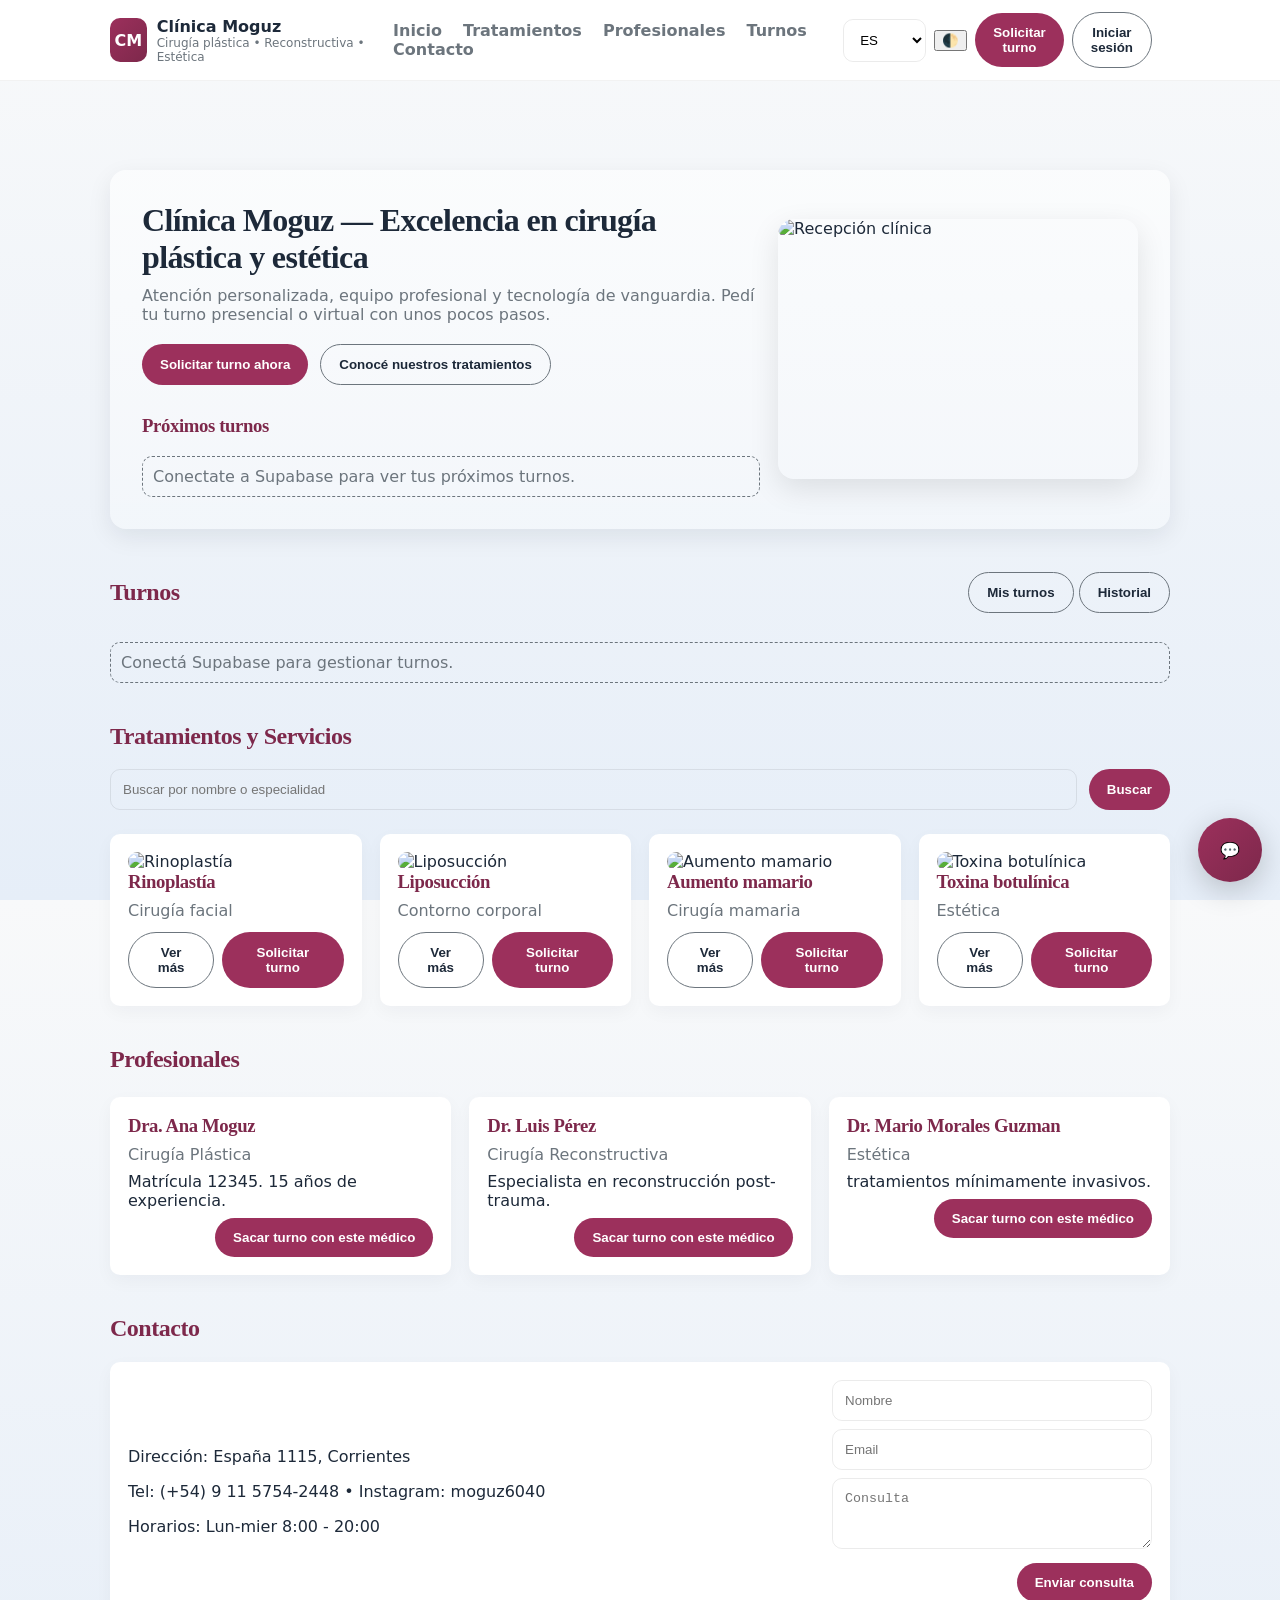
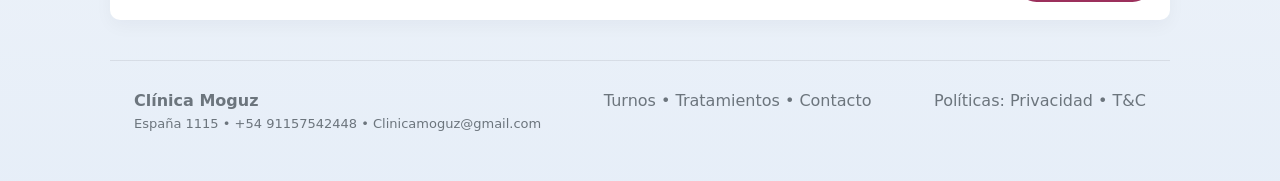
==== index.html @ da42e59f "quiero deployar" ====
<!doctype html>
<html lang="es">
<head>
  <meta charset="utf-8" />
  <meta name="viewport" content="width=device-width,initial-scale=1" />
  <title>Clínica Moguz — Demo Frontend</title>
  <meta name="description" content="Front-end demo para la Clínica Moguz: turnos, tratamientos, profesionales y chatbot (HTML/CSS/JS)." />
  <style>
    /* ---------- Reset & base ---------- */
    :root{
      /* Paleta Premium: Ciruela / Borgoña (Modo Claro) */
      --bg:#f8f9fa; 
      --card:#fff; 
      --text:#1d2939; 
      --muted:#6c757d; 
      --accent:#9c305c; 
      --accent-600:#7d284b; 
      --glass: rgba(255,255,255,0.8);
      
      /* Variables de radio */
      --radius-lg: 16px; 
      --radius-md: 10px;
    }

    /* MODIFICACIÓN CLAVE: Modo Oscuro mejorado */
    [data-theme="dark"]{ 
      --bg:#0b1220; /* Fondo muy oscuro */
      --card:#1e293b; /* Tarjetas ligeramente más claras para contraste */
      --text:#e6eef8; 
      --muted:#94a3b8; 
      --accent:#d977a6; /* Acento más brillante para visibilidad */
      --accent-600:#b95280;
      --glass: rgba(255,255,255,0.08); /* Transparencia para blur oscuro */
      --shadow-color: rgba(0,0,0,0.4); /* Color de sombra para Dark Mode */
      --border-color: rgba(255,255,255,0.15); /* Color de borde sutil */
    }

    *{box-sizing:border-box}
    html,body{height:100%}
    body{
      margin:0;
      font-family:Inter,ui-sans-serif,system-ui,-apple-system,"Segoe UI",Roboto,"Helvetica Neue",Arial;
      color:var(--text);
      /* Fondo dinámico: utiliza un color simple y deja que --bg se encargue */
      background:var(--bg);
      transition: background-color 0.3s;
    }
    body[data-theme="light"] {
        background:linear-gradient(180deg,var(--bg),#e6eef8); /* Degradado solo en modo claro */
    }

    /* Tipografía Estética */
    h1, h2, h3 {
      font-family: Georgia, serif; 
      letter-spacing: -0.02em; 
      color: var(--accent-600); 
    }

    .container{max-width:1100px;margin:0 auto;padding:20px}
    
    /* Header: Ajuste para Dark Mode */
    header{
      position:fixed;left:0;right:0;top:0;z-index:40;
      background:var(--card);
      backdrop-filter:blur(6px);
      /* Borde dinámico */
      border-bottom:1px solid rgba(0,0,0,0.05);
      transition: background-color 0.3s, border-color 0.3s;
    }
    [data-theme="dark"] header {
        border-bottom: 1px solid var(--border-color);
    }
    
    .nav-inner{display:flex;align-items:center;justify-content:space-between;gap:12px;padding:12px 20px}
    .brand{display:flex;align-items:center;gap:10px;text-decoration:none;color:inherit}
    .brand .logo{
      width:44px;height:44px;
      border-radius:var(--radius-md); 
      background:linear-gradient(135deg,var(--accent),var(--accent-600)); 
      display:flex;align-items:center;justify-content:center;color:white;font-weight:700
    }
    nav a{margin:0 8px;text-decoration:none;color:var(--muted);font-weight:600;transition:color 0.2s}
    nav a:hover{color:var(--accent)} 
    .nav-actions{display:flex;align-items:center;gap:8px}
    button{cursor:pointer}

    main{padding-top:20px} 

    /* ---------- Hero: Ajuste de sombras ---------- */
    .hero{
      margin-top: 150px; 
      display:grid;grid-template-columns:1fr;gap:18px;align-items:center;padding:32px;
      border-radius:var(--radius-lg); 
      background:linear-gradient(180deg,rgba(255,255,255,0.6),rgba(255,255,255,0.3));
      box-shadow:0 8px 24px rgba(16,24,40,0.08); /* Sombra modo claro */
      transition: background 0.3s, box-shadow 0.3s;
    }
    [data-theme="dark"] .hero {
      background: linear-gradient(180deg, var(--card), var(--card));
      box-shadow: 0 8px 24px var(--shadow-color); /* Sombra oscura */
    }
    .hero .content{max-width:640px}
    .hero h1{font-size:32px;margin:0 0 10px;color:var(--text)} 
    .hero p{margin:0;color:var(--muted)}
    .hero .cta{margin-top:20px;display:flex;gap:12px} 
    
    /* Estilo de Botones Premium */
    .btn{
      padding:12px 18px; 
      border-radius:999px; 
      border:0;
      font-weight:700;
      transition: all 0.2s ease-in-out; 
    }
    .btn-primary{background:var(--accent);color:white}
    .btn-primary:hover{
      background:var(--accent-600); 
      transform: translateY(-1px); 
      box-shadow: 0 4px 10px rgba(0, 0, 0, 0.15);
    }
    .btn-ghost{background:transparent;border:1px solid var(--muted);color:var(--text)}
    .btn-ghost:hover{
      border-color:var(--accent);
      color:var(--accent);
    }
    
    /* Input/Select/Textarea: Ajuste de bordes en Dark Mode */
    input,select,textarea{
      width:100%;padding:12px;border-radius:var(--radius-md);
      border:1px solid rgba(0,0,0,0.08);
      background:transparent;
      transition:border-color 0.2s, background-color 0.2s;
    }
    [data-theme="dark"] input,
    [data-theme="dark"] select,
    [data-theme="dark"] textarea {
      background: var(--bg);
      border-color: var(--border-color);
      color: var(--text);
    }
    input:focus,select:focus,textarea:focus{border-color:var(--accent)}

    /* Imagen del Hero más suave */
    .hero .media{
      height:220px;
      border-radius:var(--radius-lg);
      overflow:hidden;
      box-shadow: 0 10px 30px rgba(0,0,0,0.1);
    }

    /* ---------- Cards grid: Ajuste de sombras ---------- */
    .grid{display:grid;grid-template-columns:repeat(auto-fit,minmax(220px,1fr));gap:18px;margin-top:24px} 
    .card{
      background:var(--card);
      border-radius:var(--radius-md);padding:18px;
      box-shadow:0 6px 18px rgba(16,24,40,0.04);
      transition:transform 0.2s, background-color 0.3s, box-shadow 0.3s;
    }
    [data-theme="dark"] .card {
      box-shadow:0 6px 18px var(--shadow-color);
    }
    .card:hover{transform:translateY(-2px);box-shadow:0 10px 20px rgba(16,24,40,0.1);} 
    [data-theme="dark"] .card:hover{box-shadow:0 10px 20px var(--shadow-color);}
    .card h3{margin:0 0 8px}
    .treatment-card img{width:100%;height:150px;object-fit:cover;border-radius:var(--radius-md)}

    /* ---------- Turnos modal: Fondo y bordes ---------- */
    .modal-backdrop{position:fixed;inset:0;background:rgba(2,6,23,0.45);display:flex;align-items:center;justify-content:center;z-index:60}
    .modal{width:100%;max-width:760px;background:var(--card);padding:24px;border-radius:var(--radius-lg);box-shadow:0 12px 40px rgba(2,6,23,0.25)} 

    /* ---------- Chatbot bubble ---------- */
    .chat-bubble{position:fixed;right:18px;bottom:18px;width:64px;height:64px;border-radius:999px;background:linear-gradient(135deg,var(--accent),var(--accent-600));
      display:flex;align-items:center;justify-content:center;color:white;box-shadow:0 8px 30px rgba(0,0,0,0.2);cursor:pointer;z-index:80}
    .chat-window{position:fixed;right:18px;bottom:94px;width:340px;background:var(--card);border-radius:var(--radius-lg);padding:18px;box-shadow:0 12px 40px rgba(2,6,23,0.25);z-index:80}
    .chat-window header{display:flex;align-items:center;justify-content:space-between}
    .quick-buttons{display:flex;gap:6px;margin:8px 0}
    .quick-buttons button{flex:1;padding:8px;border-radius:var(--radius-md);border:1px solid rgba(0,0,0,0.06)}
    [data-theme="dark"] .quick-buttons button {
        border-color: var(--border-color);
    }
    .chat-log{max-height:260px;overflow:auto;margin:10px 0;padding:8px;border-radius:var(--radius-md);background:var(--glass)}
    .msg{margin:6px 0;padding:8px;border-radius:var(--radius-md);display:inline-block}
    .msg.user{background:#e6f2ff;color:#072b44}
    [data-theme="dark"] .msg.user {background:#3b82f6;color:white} /* Mensaje de usuario en color de acento azul */
    .msg.bot{background:#f3f4f6;color:#1f2937}
    [data-theme="dark"] .msg.bot {background:var(--bg);color:var(--text)} /* Mensaje de bot en color de fondo */

    /* ---------- Turn table ---------- */
    table{width:100%;border-collapse:collapse}
    th,td{padding:10px;border-bottom:1px solid rgba(0,0,0,0.08);text-align:left}
    [data-theme="dark"] th,
    [data-theme="dark"] td {
        border-bottom: 1px solid var(--border-color);
    }
    .pill{display:inline-block;padding:6px 10px;border-radius:999px;font-weight:700;font-size:12px} 
    .pill.pending{background:#fff4cd;color:#92400e}
    .pill.confirmed{background:#dcfce7;color:#166534}
    .pill.cancel{background:#fee2e2;color:#991b1b}
    
    /* Pilas en modo oscuro */
    [data-theme="dark"] .pill.pending{background:#78350f;color:#fcd34d}
    [data-theme="dark"] .pill.confirmed{background:#065f46;color:#a7f3d0}
    [data-theme="dark"] .pill.cancel{background:#7f1d1d;color:#fecaca}

    /* ---------- Footer ---------- */
    footer{
      margin-top:40px;padding:30px 24px;
      border-top:1px solid rgba(0,0,0,0.08);
      color:var(--muted);
    }
    [data-theme="dark"] footer {
        border-top: 1px solid var(--border-color);
    }

    /* Responsive tweaks */
    @media(min-width:800px){
      .hero{grid-template-columns:1fr 360px}
      .hero .media{height:260px;border-radius:var(--radius-lg);overflow:hidden}
    }
  </style>
  <script src="https://unpkg.com/@supabase/supabase-js"></script>
  <script>
    const SUPABASE_URL = 'https://rfcvgihqcyzvpofgddzh.supabase.co';
    const SUPABASE_KEY = 'eyJhbGciOiJIUzI1NiIsInR5cCI6IkpXVCJ9.eyJpc3MiOiJzdXBhYmFzZSIsInJlZiI6InJmY3ZnaWhxY3l6dnBvZmdkZHpoIiwicm9sZSI6ImFub24iLCJpYXQiOjE3NjI3NTEzODUsImV4cCI6MjA3ODMyNzM4NX0.Cy508tNLMQLUtGupFcrHDTBa1MnfkvMF9Xp0z-3jJgo';
    const supabase = window.supabase ? window.supabase.createClient(SUPABASE_URL, SUPABASE_KEY) : null;
  </script>
</head>
<body data-theme="light">
  <header>
    <div class="nav-inner container">
      <a href="#" class="brand" id="brand-link">
        <div class="logo">CM</div>
        <div>
          <div style="font-weight:800">Clínica Moguz</div>
          <div style="font-size:12px;color:var(--muted)">Cirugía plástica • Reconstructiva • Estética</div>
        </div>
      </a>

      <nav aria-label="Navegación principal">
        <a href="#home">Inicio</a>
        <a href="#tratamientos">Tratamientos</a>
        <a href="#profesionales">Profesionales</a>
        <a href="#turnos">Turnos</a>
        <a href="#contacto">Contacto</a>
        <a href="admin.html" id="admin-link" style="display:none">Panel admin</a>
      </nav>

      <div class="nav-actions">
        <select id="lang-select" aria-label="Seleccionar idioma">
          <option value="es">ES</option>
          <option value="en">EN</option>
        </select>
        <button id="toggle-theme" title="Modo oscuro">🌓</button>
        <button id="open-turn" class="btn btn-primary">Solicitar turno</button>
        <button id="login-btn" class="btn btn-ghost" onclick="openLoginModal()">Iniciar sesión</button>
        <span id="user-status" style="margin-left:10px;color:var(--muted);"></span>
      </div>
    </div>
  </header>

  <main class="container" id="home">
    <section class="hero" role="region" aria-labelledby="hero-title">
      <div class="content">
        <h1 id="hero-title">Clínica Moguz — Excelencia en cirugía plástica y estética</h1>
        <p>Atención personalizada, equipo profesional y tecnología de vanguardia. Pedí tu turno presencial o virtual con unos pocos pasos.</p>
        <div class="cta">
          <button class="btn btn-primary" id="hero-request">Solicitar turno ahora</button>
          <button class="btn btn-ghost" id="hero-treat">Conocé nuestros tratamientos</button>
        </div>

        <div style="margin-top:30px"> 
          <h3>Próximos turnos</h3>
          <div id="next-turns"></div>
        </div>
      </div>

      <div class="media" aria-hidden="true">
        <img src="https://static.vecteezy.com/ti/fotos-gratis/t2/45677420-laser-tratamento-cosmetico-salao-interior-foto.jpg" alt="Recepción clínica" style="width:100%;height:100%;object-fit:cover;border-radius:var(--radius-lg)"/>
      </div>
    </section>

    <section id="turnos" style="margin-top:30px"> 
      <div style="display:flex;justify-content:space-between;align-items:center">
        <h2>Turnos</h2>
        <div>
          <button class="btn btn-ghost" id="my-turns-btn">Mis turnos</button> 
          <button class="btn btn-ghost" id="history-btn">Historial</button> 
        </div>
      </div>

      <div style="margin-top:16px" id="turns-table-area">
        </div>
    </section>

    <section id="tratamientos" style="margin-top:40px"> 
      <h2>Tratamientos y Servicios</h2>
      <div style="margin:12px 0;display:flex;gap:12px"> 
        <input id="t-search" placeholder="Buscar por nombre o especialidad" aria-label="Buscar tratamientos" style="flex:1" /> 
        <button id="t-search-btn" class="btn btn-primary">Buscar</button> 
      </div>

      <div class="grid" id="treatments-grid" aria-live="polite"></div>
    </section>

    <section id="profesionales" style="margin-top:40px"> 
      <h2>Profesionales</h2>
      <div class="grid" id="professionals-grid"></div>
    </section>

    <section id="contacto" style="margin-top:40px"> 
      <h2>Contacto</h2>
      <div class="card" style="display:flex;gap:20px;align-items:center"> 
        <div style="flex:1">
          <p>Dirección: España 1115, Corrientes</p>
          <p>Tel: (+54) 9 11 5754-2448 • Instagram: moguz6040</p>
          <p>Horarios: Lun-mier 8:00 - 20:00</p>
        </div>
        <div style="width:320px"> 
          <form id="contact-form">
            <input name="name" placeholder="Nombre" required style="margin-bottom:8px" />
            <input name="email" placeholder="Email" required style="margin-bottom:8px" />
            <textarea name="msg" rows="3" placeholder="Consulta" required style="width:100%;padding:12px;border-radius:var(--radius-md)"></textarea> 
            <div style="text-align:right;margin-top:10px">
              <button class="btn btn-primary" type="submit">Enviar consulta</button>
            </div>
          </form>
        </div>
      </div>
    </section>

    <footer>
      <div style="display:flex;justify-content:space-between;gap:20px;flex-wrap:wrap"> 
        <div>
          <strong>Clínica Moguz</strong>
          <div style="color:var(--muted);font-size:13px;margin-top:6px">España 1115 • +54 91157542448 • Clinicamoguz@gmail.com</div>
        </div>
        <div style="color:var(--muted)"> Turnos • Tratamientos • Contacto</div>
        <div style="color:var(--muted)">Políticas: Privacidad • T&C</div>
      </div>
    </footer>

  </main>

  <div id="modal-root" aria-live="polite"></div>

  <div id="login-modal-root"></div>

  <div id="chat-root"></div>

  <script>
    /* ---------- Estado local (simulado) ---------- */
    const sampleTreatments = [
      {id:1,name:'Rinoplastía',spec:'Cirugía facial',img:'https://images.unsplash.com/photo-1605902711622-cfb43c44367e?q=80&w=1100&auto=format&fit=crop&ixlib=rb-4.0.3&s=7e9e9c9bfae2'},
      {id:2,name:'Liposucción',spec:'Contorno corporal',img:'https://images.unsplash.com/photo-1556228720-3b9ce3b1d8d2?q=80&w=1100&auto=format&fit=crop&ixlib=rb-4.0.3&s=c4f9a2b1d6a9'},
      {id:3,name:'Aumento mamario',spec:'Cirugía mamaria',img:'https://images.unsplash.com/photo-1597764696389-2d98a6a2b7f9?q=80&w=1100&auto=format&fit=crop&ixlib=rb-4.0.3&s=8d8b5b4a9d6b'},
      {id:4,name:'Toxina botulínica',spec:'Estética',img:'https://images.unsplash.com/photo-1600195077073-7f2d3b47f8d6?q=80&w=1100&auto=format&fit=crop&ixlib=rb-4.0.3&s=2b3e6a9f9aef'}
    ];
    let masterTreatments = [...sampleTreatments];
    let currentTreatments = [...sampleTreatments];

    const sampleProfessionals = [
      {id:1,name:'Dra. Ana Moguz',spec:'Cirugía Plástica',bio:'Matrícula 12345. 15 años de experiencia.'},
      {id:2,name:'Dr. Luis Pérez',spec:'Cirugía Reconstructiva',bio:'Especialista en reconstrucción post-trauma.'},
      {id:3,name:'Dr. Mario Morales Guzman',spec:'Estética',bio:'tratamientos mínimamente invasivos.'}
    ];
    let masterProfessionals = [...sampleProfessionals];
    let currentProfessionals = [...sampleProfessionals];

    const FALLBACK_TREATMENT_IMG = 'https://images.unsplash.com/photo-1506126613408-eca07ce68773?q=80&w=1200&auto=format&fit=crop&ixlib=rb-4.0.3';

    let turnsCache = [];
    let currentSession = null;
    let currentProfile = null;

    /* ---------- Render inicial ---------- */
    const treatmentsGrid = document.getElementById('treatments-grid');
    const profGrid = document.getElementById('professionals-grid');
    const nextTurnsDiv = document.getElementById('next-turns');
    const adminLink = document.getElementById('admin-link');

    function renderTreatments(list = currentTreatments, { emptyMessage } = {}){
      const data = Array.isArray(list) ? list : [];
      if(data.length === 0){
        treatmentsGrid.innerHTML = `<div class="card" style="color:var(--muted);padding:18px;text-align:center">${emptyMessage || 'No hay tratamientos disponibles por el momento.'}</div>`;
        return;
      }

      currentTreatments = data;
      treatmentsGrid.innerHTML = '';
      data.forEach(t=>{
        const id = typeof t.id !== 'undefined' ? t.id : (t.name || '');
        const safeId = JSON.stringify(id);
        const name = t.name || 'Tratamiento';
        const specialty = t.spec || t.specialty || 'Especialidad a confirmar';
        const image = t.img || t.image_url || t.image || FALLBACK_TREATMENT_IMG;

        const el = document.createElement('div');
        el.className='card treatment-card';
        el.innerHTML = `<img src="${image}" alt="${name}" /><h3>${name}</h3><div style="color:var(--muted)">${specialty}</div><div style="margin-top:12px;display:flex;gap:8px"><button class='btn btn-ghost' onclick='viewTreatment(${safeId})'>Ver más</button><button class='btn btn-primary' onclick='requestTurnForTreat(${safeId})'>Solicitar turno</button></div>`;
        treatmentsGrid.appendChild(el);
      });
    }

    function renderProfessionals(list = masterProfessionals, { emptyMessage } = {}){
      const data = Array.isArray(list) ? list : [];
      if(data.length === 0){
        profGrid.innerHTML = `<div class="card" style="color:var(--muted);padding:18px;text-align:center">${emptyMessage || 'No hay profesionales publicados por el momento.'}</div>`;
        return;
      }

      currentProfessionals = data;
      profGrid.innerHTML='';
      data.forEach(p=>{
        const name = p.name || 'Profesional';
        const specialty = p.spec || p.specialty || 'Especialidad';
        const bio = p.bio || p.description || 'Consultá para más información.';
        const identifier = typeof p.id !== 'undefined' ? p.id : name;
        const safeIdentifier = JSON.stringify(identifier);
        const actionButton = (identifier !== null && identifier !== undefined && String(identifier).length)
          ? `<button class='btn btn-primary' onclick='openTurnWithPro(${safeIdentifier})'>Sacar turno con este médico</button>`
          : `<button class='btn btn-primary' disabled style="opacity:0.6;cursor:not-allowed">Contactar</button>`;

        const el = document.createElement('div');
        el.className='card';
        el.innerHTML = `<h3>${name}</h3><div style="color:var(--muted)">${specialty}</div><p style="margin:8px 0">${bio}</p><div style="text-align:right">${actionButton}</div>`;
        profGrid.appendChild(el);
      })
    }

    function normalizeId(value){
      return value !== null && value !== undefined ? String(value) : '';
    }

    function findTreatment(identifier){
      const id = normalizeId(identifier);
      const name = typeof identifier === 'string' ? identifier : null;
      return currentTreatments.find(t=>normalizeId(t.id) === id) ||
             masterTreatments.find(t=>normalizeId(t.id) === id) ||
             sampleTreatments.find(t=>normalizeId(t.id) === id) ||
             (name ? masterTreatments.find(t=>(t.name || '') === name) : undefined) ||
             (name ? sampleTreatments.find(t=>(t.name || '') === name) : undefined);
    }

    function findProfessional(identifier){
      const id = normalizeId(identifier);
      const name = typeof identifier === 'string' ? identifier : null;
      return currentProfessionals.find(p=>normalizeId(p.id) === id) ||
             masterProfessionals.find(p=>normalizeId(p.id) === id) ||
             sampleProfessionals.find(p=>normalizeId(p.id) === id) ||
             (name ? masterProfessionals.find(p=>(p.name || '') === name) : undefined) ||
             (name ? sampleProfessionals.find(p=>(p.name || '') === name) : undefined);
    }

    function updateRoleUI(){
      if(adminLink){
        adminLink.style.display = (currentProfile && currentProfile.role === 'admin') ? '' : 'none';
      }
    }

    async function loadClientTurns({ force = false } = {}){
      if(!supabase || !currentSession){
        turnsCache = [];
        return turnsCache;
      }
      if(!force && turnsCache.length){
        return turnsCache;
      }
      try{
        const { data, error } = await supabase
          .from('turns')
          .select('*')
          .eq('user_id', currentSession.user.id)
          .order('date', { ascending: true })
          .order('time', { ascending: true });
        if(error) throw error;
        turnsCache = data || [];
      }catch(err){
        console.error('Error obteniendo turnos del cliente:', err);
        turnsCache = [];
      }
      return turnsCache;
    }

    async function renderNextTurns({ force = false } = {}){
      if(!supabase){
        nextTurnsDiv.innerHTML = '<div style="color:var(--muted);padding:10px;border:1px dashed var(--muted);border-radius:var(--radius-md);margin-top:10px">Conectate a Supabase para ver tus próximos turnos.</div>';
        return;
      }
      if(!currentSession){
        nextTurnsDiv.innerHTML = '<div style="color:var(--muted);padding:10px;border:1px dashed var(--muted);border-radius:var(--radius-md);margin-top:10px">Iniciá sesión para ver tus próximos turnos.</div>';
        return;
      }
      const list = (await loadClientTurns({ force })).filter(x=>x.status !== 'cancelado').slice(0,3);
      if(list.length===0){
        nextTurnsDiv.innerHTML = '<div style="color:var(--muted);padding:10px;border:1px dashed var(--muted);border-radius:var(--radius-md);margin-top:10px">No hay turnos próximos</div>';
        return;
      }
      nextTurnsDiv.innerHTML = list.map(x=>`<div class="card" style="margin-bottom:10px"><strong>${x.specialty} — ${x.professional||'Sin asignar'}</strong><div style="color:var(--muted)">${x.date} ${x.time} • ${x.type}</div></div>`).join('');
    }

    renderTreatments(masterTreatments);
    renderProfessionals(masterProfessionals);
    renderNextTurns();

    /* ---------- Buscador ---------- */
    const treatmentSearchInput = document.getElementById('t-search');
    const treatmentSearchBtn = document.getElementById('t-search-btn');

    function handleTreatmentSearch(){
      const query = (treatmentSearchInput.value || '').trim().toLowerCase();
      const source = (masterTreatments && masterTreatments.length) ? masterTreatments : sampleTreatments;
      if(!query){
        renderTreatments(source);
        return;
      }

      const matches = source.filter(t=>{
        const name = (t.name || '').toLowerCase();
        const specialty = (t.spec || t.specialty || '').toLowerCase();
        return name.includes(query) || specialty.includes(query);
      });

      renderTreatments(matches, { emptyMessage: 'No se encontraron tratamientos que coincidan con la búsqueda.' });
    }

    treatmentSearchBtn.addEventListener('click', handleTreatmentSearch);
    treatmentSearchInput.addEventListener('keydown', (event)=>{
      if(event.key === 'Enter'){
        event.preventDefault();
        handleTreatmentSearch();
      }
    });

    /* ---------- Turnos modal logic ---------- */
    const modalRoot = document.getElementById('modal-root');

    function openTurnModal(opts={}){
      if (!supabase) {
        alert('Necesitás la base de datos activa para gestionar turnos.');
        return;
      }
      if (!currentSession) {
        alert('Iniciá sesión para solicitar turnos.');
        if (typeof openLoginModal === 'function') openLoginModal();
        return;
      }
      // opts puede incluir specialty, professional, type, date, time, patient, onSubmit
      modalRoot.innerHTML = `
        <div class="modal-backdrop" role="dialog" aria-modal="true">
          <div class="modal">
            <div style="display:flex;justify-content:space-between;align-items:center">
              <h3>Solicitar turno</h3>
              <button aria-label="Cerrar" id="close-modal" class="btn btn-ghost" style="border-radius:50%;padding:6px 10px">✕</button>
            </div>
            <form id="turn-form" style="margin-top:20px">
              <div class="form-row">
                <select name="type" required>
                  <option value="Presencial">Presencial</option>
                  <option value="Virtual">Virtual</option>
                </select>
                <select name="specialty" required>
                  <option value="Cirugía Plástica">Cirugía Plástica</option>
                  <option value="Cirugía Reconstructiva">Cirugía Reconstructiva</option>
                  <option value="Estética">Estética</option>
                </select>
              </div>

              <div class="form-row">
                <select name="professional" id="professional-select">
                  <option value="">-- Profesional (opcional) --</option>
                </select>
                <input type="date" name="date" required />
              </div>

              <div class="form-row">
                <input type="time" name="time" required />
                <input type="text" name="patient" placeholder="Nombre del paciente" required />
              </div>

              <div style="display:flex;justify-content:space-between;align-items:center;margin-top:15px">
                <small style="color:var(--muted)">Podés reprogramar o cancelar desde "Mis turnos"</small>
                <div>
                  <button type="button" id="cancel-modal" class="btn btn-ghost">Cancelar</button>
                  <button type="submit" class="btn btn-primary" style="margin-left:10px">Confirmar turno</button>
                </div>
              </div>
            </form>
          </div>
        </div>
      `;

      // fill professional select
      const proSel = document.getElementById('professional-select');
      const professionalsSource = (masterProfessionals && masterProfessionals.length) ? masterProfessionals : sampleProfessionals;
      proSel.innerHTML = '<option value="">-- Profesional (opcional) --</option>' + professionalsSource.map(p=>{
        const name = p.name || 'Profesional';
        const specialty = p.spec || p.specialty || 'Especialidad';
        return `<option value="${name}">${name} — ${specialty}</option>`;
      }).join('');

      const form = document.getElementById('turn-form');
      const specialtySelect = form.querySelector('select[name="specialty"]');

      if(opts.specialty){
        const exists = Array.from(specialtySelect.options).some(option=>option.value === opts.specialty);
        if(!exists){
          const customOption = document.createElement('option');
          customOption.value = opts.specialty;
          customOption.textContent = opts.specialty;
          specialtySelect.appendChild(customOption);
        }
        specialtySelect.value = opts.specialty;
      }
      if(opts.type){ form.type.value = opts.type; }
      if(opts.professional){ proSel.value = opts.professional; }
      if(opts.date){ form.date.value = opts.date; }
      if(opts.time){ form.time.value = opts.time; }
      if(opts.patient){ form.patient.value = opts.patient; }

      const submitHandler = typeof opts.onSubmit === 'function'
        ? (event)=>opts.onSubmit(event, closeModal)
        : onConfirmTurn;

      document.getElementById('close-modal').addEventListener('click', closeModal);
      document.getElementById('cancel-modal').addEventListener('click', closeModal);
      form.addEventListener('submit', submitHandler);
    }

    function closeModal(){ modalRoot.innerHTML = '' }

    async function onConfirmTurn(e) {
        e.preventDefault();
        if (!supabase) {
            alert('No es posible solicitar turnos sin conexión a la base de datos.');
            return;
        }
        if (!currentSession) {
            alert('Iniciá sesión para solicitar un turno.');
            if (typeof openLoginModal === 'function') openLoginModal();
            return;
        }
        const f = e.target;

        const turnRecord = {
            type: f.type.value,
            specialty: f.specialty.value,
            professional: f.professional.value || null,
            date: f.date.value,
            time: f.time.value,
            patient: f.patient.value,
            status: 'pendiente',
            user_id: currentSession.user.id
        };

        const { error } = await saveTurnDB(turnRecord);
        if (error) {
            console.error('❌ Error guardando en Supabase:', error);
            alert('Error al guardar el turno en la base de datos. Detalles: ' + (error.message || error));
            return;
        }

        closeModal();
        await renderTurnsTable({ force: true });
        await renderNextTurns({ force: true });
        alert('Turno solicitado con éxito');
    }


    document.getElementById('open-turn').addEventListener('click', ()=>openTurnModal());
    document.getElementById('hero-request').addEventListener('click', ()=>openTurnModal());
    const heroTreatBtn = document.getElementById('hero-treat');
    if(heroTreatBtn){
      heroTreatBtn.addEventListener('click', ()=>{
        const target = document.getElementById('tratamientos');
        if(target){
          target.scrollIntoView({behavior:'smooth'});
        }
      });
    }

    function requestTurnForTreat(identifier){
      const treatment = findTreatment(identifier);
      if(!treatment){
        console.warn('Tratamiento no encontrado para la solicitud de turno.', identifier);
        openTurnModal();
        return;
      }
      const specialty = treatment.spec || treatment.specialty;
      openTurnModal({specialty});
    }

    function openTurnWithPro(identifier){
      const professional = findProfessional(identifier);
      if(!professional){
        console.warn('Profesional no encontrado.', identifier);
        openTurnModal();
        return;
      }
      const specialty = professional.spec || professional.specialty;
      openTurnModal({professional: professional.name, specialty});
    }

    function viewTreatment(identifier){
      const treatment = findTreatment(identifier);
      if(!treatment){
        alert('No se encontró información del tratamiento seleccionado.');
        return;
      }
      const name = treatment.name || 'Tratamiento';
      const specialty = treatment.spec || treatment.specialty || 'Especialidad a confirmar';
      const duration = treatment.duration || 'Duración estimada a evaluar con el profesional.';
      const info = treatment.description || 'Solicitá una evaluación para conocer más detalles.';
      alert(`${name}\n\nEspecialidad: ${specialty}\n${duration}\n\n${info}`);
    }

    /* ---------- Mis turnos / Tabla ---------- */
    async function renderTurnsTable({ force = false } = {}){
      const area = document.getElementById('turns-table-area');
      if(!supabase){
        area.innerHTML = '<div style="color:var(--muted);padding:10px;border:1px dashed var(--muted);border-radius:var(--radius-md)">Conectá Supabase para gestionar turnos.</div>';
        return;
      }
      if(!currentSession){
        area.innerHTML = '<div style="color:var(--muted);padding:10px;border:1px dashed var(--muted);border-radius:var(--radius-md)">Iniciá sesión para ver y administrar tus turnos.</div>';
        return;
      }
      const arr = await loadClientTurns({ force });
      if(arr.length===0){
        area.innerHTML = '<div style="color:var(--muted);padding:10px;border:1px dashed var(--muted);border-radius:var(--radius-md)">No registrás turnos aún.</div>';
        return;
      }
      let html = '<table><thead><tr><th>Fecha</th><th>Hora</th><th>Médico</th><th>Tipo</th><th>Estado</th><th>Acciones</th></tr></thead><tbody>';
      arr.forEach(t=>{
        const turnId = JSON.stringify(t.id);
        html += `<tr><td>${t.date}</td><td>${t.time}</td><td>${t.professional||'-'}</td><td>${t.type}</td><td>${statusPill(t.status)}</td><td><button class='btn btn-ghost' style='padding:6px' onclick="reprogram(${turnId})">Reprogramar</button> <button class='btn btn-ghost' style='padding:6px' onclick="cancelTurn(${turnId})">Cancelar</button> <button class='btn btn-ghost' style='padding:6px' onclick="viewDetails(${turnId})">Ver</button></td></tr>`;
      });
      html += '</tbody></table>';
      area.innerHTML = html;
    }

    function statusPill(s){
      if(s==='pendiente') return '<span class="pill pending">Pendiente</span>';
      if(s==='confirmado') return '<span class="pill confirmed">Confirmado</span>';
      return '<span class="pill cancel">Cancelado</span>';
    }

    async function reprogram(identifier){
      if(!supabase || !currentSession){
        alert('Iniciá sesión y asegurate de tener conexión con la base de datos.');
        return;
      }
      await loadClientTurns();
      const turn = turnsCache.find(x=>normalizeId(x.id) === normalizeId(identifier));
      if(!turn){
        alert('No encontramos ese turno.');
        return;
      }

      openTurnModal({
        type: turn.type,
        specialty: turn.specialty,
        professional: turn.professional || '',
        date: turn.date,
        time: turn.time,
        patient: turn.patient,
        onSubmit: async (event)=>{
          event.preventDefault();
          const form = event.target;
          const updatePayload = {
            type: form.type.value,
            specialty: form.specialty.value,
            professional: form.professional.value || null,
            date: form.date.value,
            time: form.time.value,
            patient: form.patient.value
          };
          const { error } = await supabase
            .from('turns')
            .update(updatePayload)
            .eq('id', turn.id)
            .eq('user_id', currentSession.user.id);
          if(error){
            console.error('Error reprogramando:', error);
            alert('No pudimos reprogramar el turno. Detalle: ' + (error.message || error));
            return;
          }
          closeModal();
          await renderTurnsTable({ force: true });
          await renderNextTurns({ force: true });
          alert('Turno reprogramado');
        }
      });
    }

    async function cancelTurn(identifier){
      if(!confirm('Confirmar cancelación?')) return;
      if(!supabase || !currentSession){
        alert('Iniciá sesión y asegurate de tener conexión con la base de datos.');
        return;
      }
      const { error } = await supabase
        .from('turns')
        .update({ status: 'cancelado' })
        .eq('id', normalizeId(identifier))
        .eq('user_id', currentSession.user.id);
      if(error){
        console.error('Error cancelando turno:', error);
        alert('No pudimos cancelar el turno. Detalle: ' + (error.message || error));
        return;
      }
      await renderTurnsTable({ force: true });
      await renderNextTurns({ force: true });
    }

    async function viewDetails(identifier){
      await loadClientTurns();
      const turn = turnsCache.find(x=>normalizeId(x.id) === normalizeId(identifier));
      if(!turn){
        alert('No se encontró el detalle del turno.');
        return;
      }
      alert(JSON.stringify(turn,null,2));
    }

    document.getElementById('my-turns-btn').addEventListener('click', async ()=>{
      await renderTurnsTable({ force: true });
      window.scrollTo({top:document.getElementById('turnos').offsetTop-80,behavior:'smooth'});
    });
    document.getElementById('history-btn').addEventListener('click', async ()=>{
      if(!currentSession){
        alert('Iniciá sesión para consultar tu historial.');
        return;
      }
      const arr = await loadClientTurns({ force: true });
      const hist = arr.map(x=>`${x.date} ${x.time} — ${x.specialty} — ${x.status}`).join('\n');
      alert('Historial:\n\n'+(hist||'No hay historial'));
    });

    /* ---------- Chatbot (simple) ---------- */
    const chatRoot = document.getElementById('chat-root');
    function renderChat(open=false){
      chatRoot.innerHTML = open ? `
        <div class="chat-window" role="dialog" aria-label="Asistente de Clínica Moguz">
          <header><strong>Asistente Clínica Moguz</strong><button id="close-chat" class='btn btn-ghost' style='padding:6px 10px;border-radius:50%'>✕</button></header>
          <div class="chat-log" id="chat-log"><div class="msg bot">Hola 👋 Soy el asistente virtual de Clínica Moguz. ¿En qué puedo ayudarte?</div></div>
          <div class="quick-buttons"><button class='btn btn-ghost' onclick="chatQuick('Consultar turnos')">Consultar turnos</button><button class='btn btn-ghost' onclick="chatQuick('Ver tratamientos')">Ver tratamientos</button><button class='btn btn-ghost' onclick="chatQuick('Horarios y contacto')">Horarios y contacto</button></div>
          <form id="chat-form"><input name="q" placeholder="Escribí tu consulta" style="width:100%;padding:10px;border-radius:var(--radius-md);border:1px solid rgba(0,0,0,0.06)" /></form>
        </div>
      ` : `<div class="chat-bubble" id="open-chat" aria-label="Abrir chat">💬</div>`;
      if(open) document.getElementById('close-chat').addEventListener('click', ()=>renderChat(false)); else document.getElementById('open-chat').addEventListener('click', ()=>renderChat(true));
      const cf = document.getElementById('chat-form'); if(cf){ cf.addEventListener('submit', (e)=>{ e.preventDefault(); const q = cf.q.value.trim(); if(!q) return; pushUserMsg(q); cf.q.value=''; setTimeout(()=>botReply(q),600) }) }
    }
    function pushUserMsg(t){ const log = document.getElementById('chat-log'); if(!log) return; const el = document.createElement('div'); el.className='msg user'; el.textContent = t; log.appendChild(el); log.scrollTop = log.scrollHeight; }
    function pushBotMsg(t){ const log = document.getElementById('chat-log'); if(!log) return; const el = document.createElement('div'); el.className='msg bot'; el.textContent = t; log.appendChild(el); log.scrollTop = log.scrollHeight; }
    async function botReply(q){ // reglas simples
      const lower = q.toLowerCase();
      if(/turnos|turno|cita/.test(lower)){
        if(!currentSession){
          pushBotMsg('Iniciá sesión para solicitar y revisar tus turnos.');
          return;
        }
        const arr = await loadClientTurns();
        pushBotMsg(arr.length?`Tenés ${arr.length} turno(s) registrado(s). Pulsá "Mis turnos" para gestionarlos.`:'Todavía no registrás turnos. Podés solicitar uno con "Solicitar turno".');
        return;
      }
      if(/tratamiento|estética|rinoplast|lipo/.test(lower)){ pushBotMsg('Podés ver la lista de tratamientos en la sección "Tratamientos". ¿Querés que te muestre los destacados?'); return }
      if(/horario|contacto|tel|telefono/.test(lower)){ pushBotMsg('Horarios: Lun-Vie 9:00-18:00. Tel: (+54) 9 11 1234 5678. Email: contacto@clinicamoguz.com'); return }
      pushBotMsg('Lo siento, no entendí. ¿Querés que derive tu consulta a un asistente?')
    }
    function chatQuick(q){ pushUserMsg(q); setTimeout(()=>botReply(q),200) }
    renderChat(false);
    window.chatQuick = chatQuick;
    window.requestTurnForTreat = requestTurnForTreat;
    window.openTurnWithPro = openTurnWithPro;
    window.viewTreatment = viewTreatment;

    /* ---------- Theme / Language / Contact ---------- */
    document.getElementById('toggle-theme').addEventListener('click', ()=>{
      document.body.dataset.theme = document.body.dataset.theme === 'dark' ? 'light' : 'dark';
    })
    document.getElementById('lang-select').addEventListener('change', (e)=>{ if(e.target.value==='en') alert('Demo: en-ES not fully translated.'); })

    document.getElementById('contact-form').addEventListener('submit',(e)=>{ e.preventDefault(); alert('Consulta enviada. Nos contactaremos por correo.'); e.target.reset(); })

    // Accessibility: brand click scroll to top
    document.getElementById('brand-link').addEventListener('click',(e)=>{ e.preventDefault(); window.scrollTo({top:0,behavior:'smooth'}) })

    // render turns table if any exist on load
    renderTurnsTable();

    /* ---------- Login modal (Supabase Ready) ---------- */
    const loginModalRoot = document.getElementById('login-modal-root');
    const loginBtn = document.getElementById('login-btn');
    const userStatus = document.getElementById('user-status');


    // >>>>>>> FUNCIÓN openLoginModal RESTAURADA Y CORREGIDA <<<<<<<
    function openLoginModal() {
        loginModalRoot.innerHTML = `
            <div class="modal-backdrop" role="dialog" aria-modal="true">
                <div class="modal" style="max-width:400px;padding:24px">
                    <div style="display:flex;justify-content:space-between;align-items:center">
                        <h3>Iniciar sesión</h3>
                        <button aria-label="Cerrar" id="close-login-modal" class='btn btn-ghost' style="border-radius:50%;padding:6px 10px">✕</button>
                    </div>
                    <form id="login-form" style="margin-top:20px">
                        <div class="form-row">
                            <input type="email" name="email" placeholder="Correo electrónico" required />
                        </div>
                        <div style="color:var(--muted);font-size:12px;margin-bottom:15px">
                            Te enviaremos un enlace mágico a este correo para iniciar sesión al instante.
                        </div>
                        <div style="display:flex;justify-content:flex-end;align-items:center;margin-top:15px">
                            <button type="button" id="cancel-login-modal" class="btn btn-ghost">Cancelar</button>
                            <button type="submit" class="btn btn-primary" style="margin-left:10px">Enviar enlace</button>
                        </div>
                    </form>
                </div>
            </div>
        `;
        document.getElementById('close-login-modal').onclick = closeLoginModal;
        document.getElementById('cancel-login-modal').onclick = closeLoginModal;
        
        document.getElementById('login-form').onsubmit = async function(e) {
            e.preventDefault();
            const email = e.target.email.value.trim();
            if (!email) return alert('Ingrese un correo electrónico');

            if (!supabase) {
                alert('La autenticación no está disponible en este entorno. Contactanos para gestionar tu acceso.');
                return;
            }

            const { error } = await supabase.auth.signInWithOtp({ email });

            if (error) {
                console.error('Error enviando Magic Link:', error);
                alert('Error al enviar el enlace. Verifique su correo o la configuración de Supabase.');
            } else {
                alert(`✅ Enlace mágico enviado a ${email}. Revise su bandeja de entrada (y Spam).`);
                closeLoginModal();
            }
        };
    }
    
    function closeLoginModal() {
        loginModalRoot.innerHTML = '';
    }
    
    // --- LÓGICA DE ESTADO DE SESIÓN DE SUPABASE ---

    async function ensureProfile(session){
        if (!supabase || !session?.user) return null;
        try{
            const { data, error } = await supabase
              .from('profiles')
              .select('id, full_name, role')
              .eq('id', session.user.id)
              .maybeSingle();
            if (error) throw error;
            if (data) return data;

            const defaultName = session.user.user_metadata?.full_name || (session.user.email ? session.user.email.split('@')[0] : 'Usuario');
            const { data: inserted, error: insertError } = await supabase
              .from('profiles')
              .insert({ id: session.user.id, full_name: defaultName, role: 'client' })
              .select('id, full_name, role')
              .maybeSingle();
            if (insertError) throw insertError;
            return inserted || { id: session.user.id, full_name: defaultName, role: 'client' };
        }catch(err){
            console.error('Error asegurando perfil:', err);
            return null;
        }
    }

    async function renderAuthStatus() {
        if (!supabase) {
            currentSession = null;
            currentProfile = null;
            userStatus.textContent = '';
            loginBtn.style.display = '';
            updateRoleUI();
            return;
        }

        try {
            const { data, error } = await supabase.auth.getSession();
            if (error) throw error;
            const session = data?.session;
            currentSession = session || null;

            if (session) {
                currentProfile = await ensureProfile(session);
                const displayName =
                  currentProfile?.full_name ||
                  session.user?.user_metadata?.full_name ||
                  (session.user?.email ? session.user.email.split('@')[0] : 'Usuario');
                
                userStatus.innerHTML = `Bienvenido, <strong>${displayName}</strong> <button id='logout-btn' style='margin-left:8px' class='btn btn-ghost'>Cerrar sesión</button>`;
                loginBtn.style.display = 'none';

                document.getElementById('logout-btn').onclick = async () => {
                    await supabase.auth.signOut();
                };
            } else {
                currentProfile = null;
                userStatus.textContent = '';
                loginBtn.style.display = '';
            }
        } catch (err) {
            console.error('Error obteniendo sesión de Supabase:', err);
            currentSession = null;
            currentProfile = null;
            userStatus.textContent = '';
            loginBtn.style.display = '';
        } finally {
            updateRoleUI();
            closeLoginModal();
            await renderTurnsTable({ force: true });
            await renderNextTurns({ force: true });
        }
    }

    if (supabase) {
        // 2. Escucha CUALQUIER cambio de estado (incluyendo el retorno del Magic Link)
        supabase.auth.onAuthStateChange((event) => {
            if (event === 'SIGNED_IN' || event === 'SIGNED_OUT' || event === 'INITIAL_SESSION') {
                renderAuthStatus();
            }
        });

        // 3. Llama a la función al inicio para procesar tokens en la URL
        renderAuthStatus();
    } else {
        console.warn('Supabase no está disponible para autenticación. Se utilizará modo local.');
    }

    // ---------- Funciones de datos (Supabase) ----------
    async function fetchTreatments() {
        if (!supabase) return [];
        try {
            const { data, error } = await supabase.from('treatments').select('*');
            if (error) throw error;
            return data || [];
        } catch (err) {
            console.error('Error cargando tratamientos:', err);
            return [];
        }
    }

    async function fetchProfessionals() {
        if (!supabase) return [];
        try {
            const { data, error } = await supabase.from('professionals').select('*');
            if (error) throw error;
            return data || [];
        } catch (err) {
            console.error('Error cargando profesionales:', err);
            return [];
        }
    }

    async function saveTurnDB(turn) {
        if (!supabase) {
            console.warn('Supabase no está disponible. El turno quedó guardado solo de forma local.');
            return { error: null, skipped: true };
        }
        try {
            const { data, error } = await supabase.from('turns').insert([turn]).select('*').maybeSingle();
            if (error) throw error;
            return { error: null, data };
        } catch (err) {
            return { error: err };
        }
    }

    async function fetchTurns(filters = {}) {
        if (!supabase) return [];
        try {
            let query = supabase.from('turns').select('*');
            if (filters.user_id) query = query.eq('user_id', filters.user_id);
            if (filters.status) query = query.eq('status', filters.status);
            if (filters.from) query = query.gte('date', filters.from);
            if (filters.to) query = query.lte('date', filters.to);
            const { data, error } = await query;
            if (error) throw error;
            return data || [];
        } catch (err) {
            console.error('Error cargando turnos:', err);
            return [];
        }
    }

    async function initSupabaseData() {
        if (!supabase) return;
        try {
            const [treatments, pros] = await Promise.all([fetchTreatments(), fetchProfessionals()]);
            if (Array.isArray(treatments) && treatments.length) {
                masterTreatments = treatments;
                renderTreatments(masterTreatments);
            }
            if (Array.isArray(pros) && pros.length) {
                masterProfessionals = pros;
                renderProfessionals(masterProfessionals);
            }
        } catch (err) {
            console.error('Error inicializando datos desde Supabase:', err);
        }
    }

    initSupabaseData();

    // REMOVIDO: loginBtn.addEventListener('click', openLoginModal);
    // Ahora el botón tiene onclick="openLoginModal()" en el HTML.

  </script>
</body>
</html>
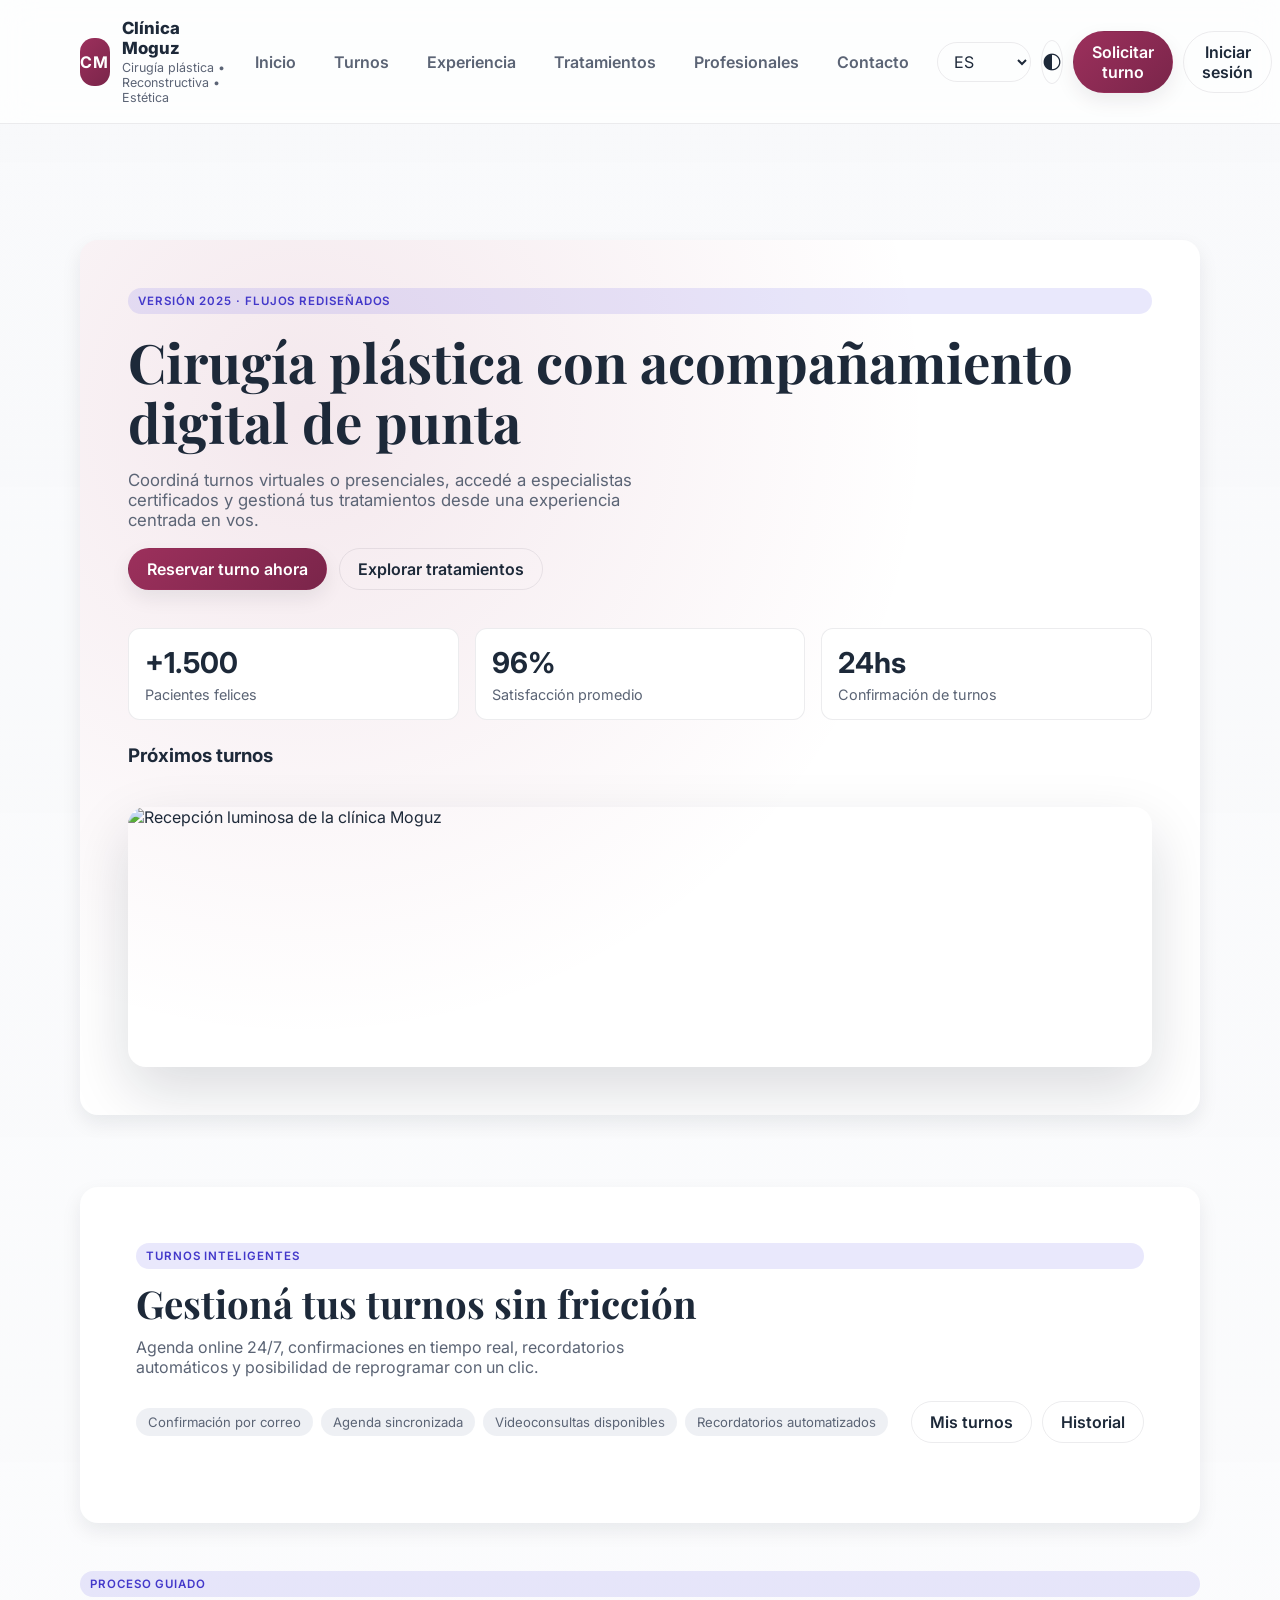
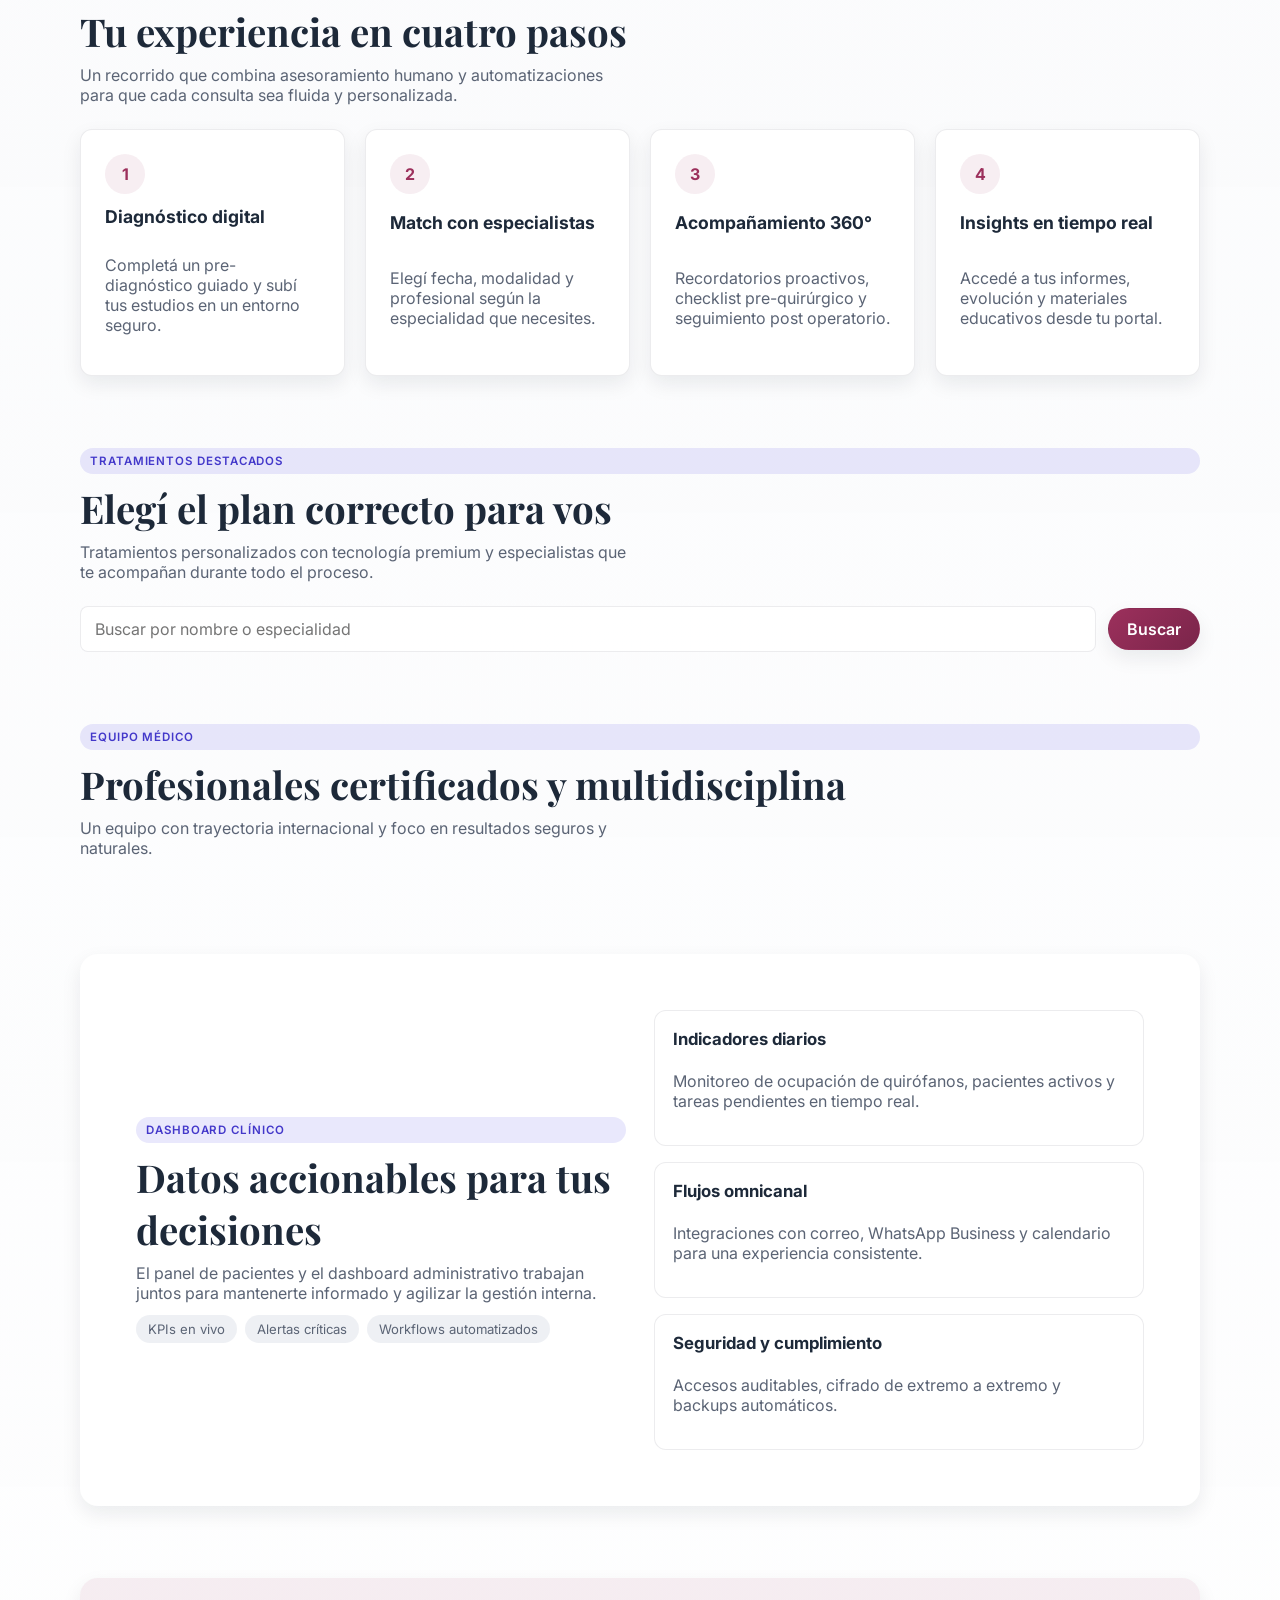
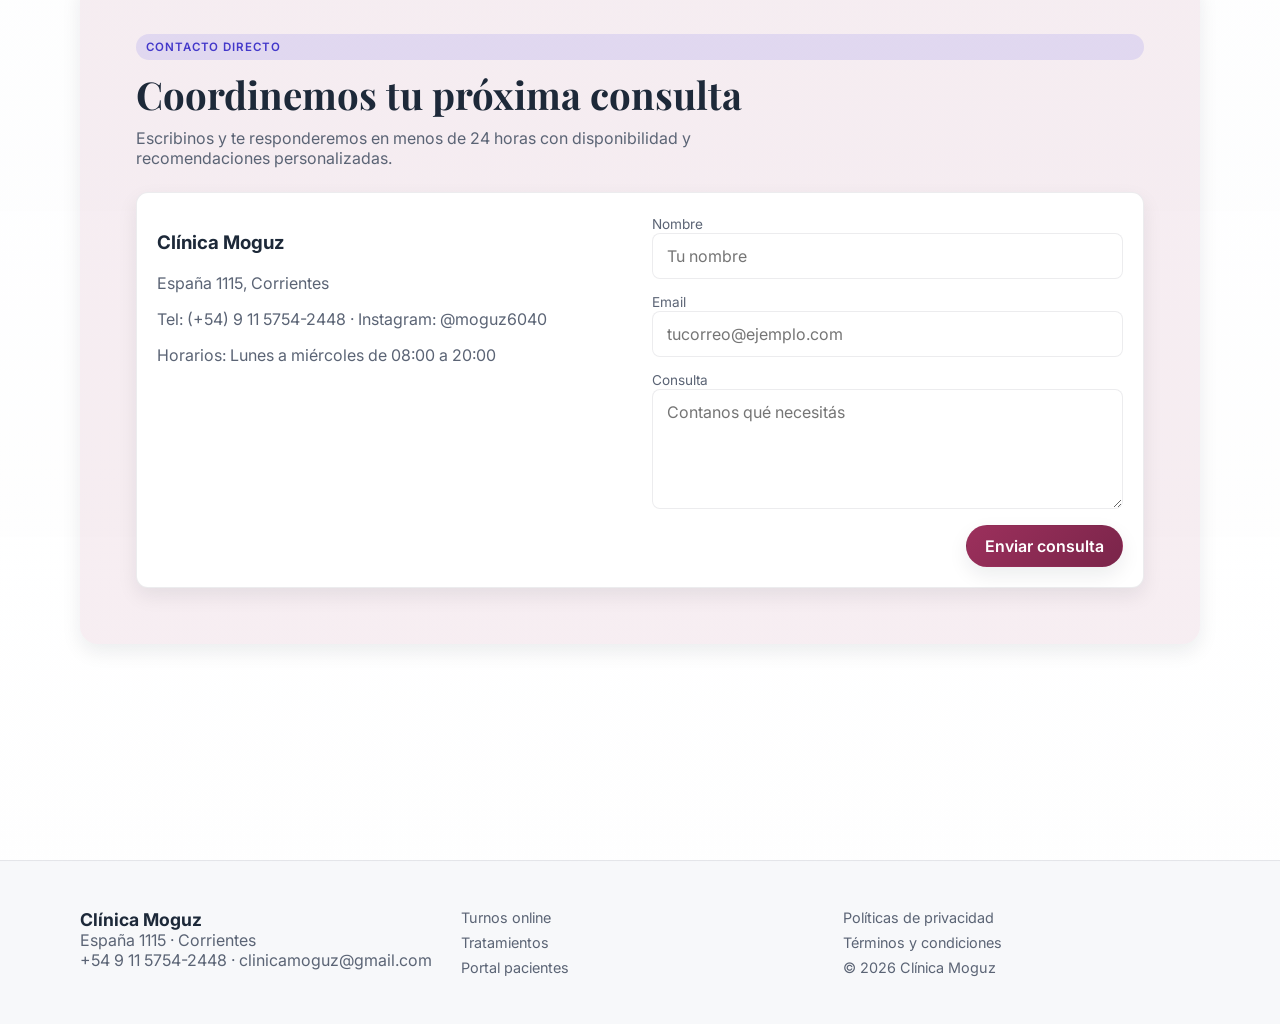
==== commit 00807b39: "quiero deployar" ====
--- a/index.html
+++ b/index.html
@@ -2,1118 +2,259 @@
 <html lang="es">
 <head>
   <meta charset="utf-8" />
-  <meta name="viewport" content="width=device-width,initial-scale=1" />
-  <title>Clínica Moguz — Demo Frontend</title>
-  <meta name="description" content="Front-end demo para la Clínica Moguz: turnos, tratamientos, profesionales y chatbot (HTML/CSS/JS)." />
-  <style>
-    /* ---------- Reset & base ---------- */
-    :root{
-      /* Paleta Premium: Ciruela / Borgoña (Modo Claro) */
-      --bg:#f8f9fa; 
-      --card:#fff; 
-      --text:#1d2939; 
-      --muted:#6c757d; 
-      --accent:#9c305c; 
-      --accent-600:#7d284b; 
-      --glass: rgba(255,255,255,0.8);
-      
-      /* Variables de radio */
-      --radius-lg: 16px; 
-      --radius-md: 10px;
-    }
-
-    /* MODIFICACIÓN CLAVE: Modo Oscuro mejorado */
-    [data-theme="dark"]{ 
-      --bg:#0b1220; /* Fondo muy oscuro */
-      --card:#1e293b; /* Tarjetas ligeramente más claras para contraste */
-      --text:#e6eef8; 
-      --muted:#94a3b8; 
-      --accent:#d977a6; /* Acento más brillante para visibilidad */
-      --accent-600:#b95280;
-      --glass: rgba(255,255,255,0.08); /* Transparencia para blur oscuro */
-      --shadow-color: rgba(0,0,0,0.4); /* Color de sombra para Dark Mode */
-      --border-color: rgba(255,255,255,0.15); /* Color de borde sutil */
-    }
-
-    *{box-sizing:border-box}
-    html,body{height:100%}
-    body{
-      margin:0;
-      font-family:Inter,ui-sans-serif,system-ui,-apple-system,"Segoe UI",Roboto,"Helvetica Neue",Arial;
-      color:var(--text);
-      /* Fondo dinámico: utiliza un color simple y deja que --bg se encargue */
-      background:var(--bg);
-      transition: background-color 0.3s;
-    }
-    body[data-theme="light"] {
-        background:linear-gradient(180deg,var(--bg),#e6eef8); /* Degradado solo en modo claro */
-    }
-
-    /* Tipografía Estética */
-    h1, h2, h3 {
-      font-family: Georgia, serif; 
-      letter-spacing: -0.02em; 
-      color: var(--accent-600); 
-    }
-
-    .container{max-width:1100px;margin:0 auto;padding:20px}
-    
-    /* Header: Ajuste para Dark Mode */
-    header{
-      position:fixed;left:0;right:0;top:0;z-index:40;
-      background:var(--card);
-      backdrop-filter:blur(6px);
-      /* Borde dinámico */
-      border-bottom:1px solid rgba(0,0,0,0.05);
-      transition: background-color 0.3s, border-color 0.3s;
-    }
-    [data-theme="dark"] header {
-        border-bottom: 1px solid var(--border-color);
-    }
-    
-    .nav-inner{display:flex;align-items:center;justify-content:space-between;gap:12px;padding:12px 20px}
-    .brand{display:flex;align-items:center;gap:10px;text-decoration:none;color:inherit}
-    .brand .logo{
-      width:44px;height:44px;
-      border-radius:var(--radius-md); 
-      background:linear-gradient(135deg,var(--accent),var(--accent-600)); 
-      display:flex;align-items:center;justify-content:center;color:white;font-weight:700
-    }
-    nav a{margin:0 8px;text-decoration:none;color:var(--muted);font-weight:600;transition:color 0.2s}
-    nav a:hover{color:var(--accent)} 
-    .nav-actions{display:flex;align-items:center;gap:8px}
-    button{cursor:pointer}
-
-    main{padding-top:20px} 
-
-    /* ---------- Hero: Ajuste de sombras ---------- */
-    .hero{
-      margin-top: 150px; 
-      display:grid;grid-template-columns:1fr;gap:18px;align-items:center;padding:32px;
-      border-radius:var(--radius-lg); 
-      background:linear-gradient(180deg,rgba(255,255,255,0.6),rgba(255,255,255,0.3));
-      box-shadow:0 8px 24px rgba(16,24,40,0.08); /* Sombra modo claro */
-      transition: background 0.3s, box-shadow 0.3s;
-    }
-    [data-theme="dark"] .hero {
-      background: linear-gradient(180deg, var(--card), var(--card));
-      box-shadow: 0 8px 24px var(--shadow-color); /* Sombra oscura */
-    }
-    .hero .content{max-width:640px}
-    .hero h1{font-size:32px;margin:0 0 10px;color:var(--text)} 
-    .hero p{margin:0;color:var(--muted)}
-    .hero .cta{margin-top:20px;display:flex;gap:12px} 
-    
-    /* Estilo de Botones Premium */
-    .btn{
-      padding:12px 18px; 
-      border-radius:999px; 
-      border:0;
-      font-weight:700;
-      transition: all 0.2s ease-in-out; 
-    }
-    .btn-primary{background:var(--accent);color:white}
-    .btn-primary:hover{
-      background:var(--accent-600); 
-      transform: translateY(-1px); 
-      box-shadow: 0 4px 10px rgba(0, 0, 0, 0.15);
-    }
-    .btn-ghost{background:transparent;border:1px solid var(--muted);color:var(--text)}
-    .btn-ghost:hover{
-      border-color:var(--accent);
-      color:var(--accent);
-    }
-    
-    /* Input/Select/Textarea: Ajuste de bordes en Dark Mode */
-    input,select,textarea{
-      width:100%;padding:12px;border-radius:var(--radius-md);
-      border:1px solid rgba(0,0,0,0.08);
-      background:transparent;
-      transition:border-color 0.2s, background-color 0.2s;
-    }
-    [data-theme="dark"] input,
-    [data-theme="dark"] select,
-    [data-theme="dark"] textarea {
-      background: var(--bg);
-      border-color: var(--border-color);
-      color: var(--text);
-    }
-    input:focus,select:focus,textarea:focus{border-color:var(--accent)}
-
-    /* Imagen del Hero más suave */
-    .hero .media{
-      height:220px;
-      border-radius:var(--radius-lg);
-      overflow:hidden;
-      box-shadow: 0 10px 30px rgba(0,0,0,0.1);
-    }
-
-    /* ---------- Cards grid: Ajuste de sombras ---------- */
-    .grid{display:grid;grid-template-columns:repeat(auto-fit,minmax(220px,1fr));gap:18px;margin-top:24px} 
-    .card{
-      background:var(--card);
-      border-radius:var(--radius-md);padding:18px;
-      box-shadow:0 6px 18px rgba(16,24,40,0.04);
-      transition:transform 0.2s, background-color 0.3s, box-shadow 0.3s;
-    }
-    [data-theme="dark"] .card {
-      box-shadow:0 6px 18px var(--shadow-color);
-    }
-    .card:hover{transform:translateY(-2px);box-shadow:0 10px 20px rgba(16,24,40,0.1);} 
-    [data-theme="dark"] .card:hover{box-shadow:0 10px 20px var(--shadow-color);}
-    .card h3{margin:0 0 8px}
-    .treatment-card img{width:100%;height:150px;object-fit:cover;border-radius:var(--radius-md)}
-
-    /* ---------- Turnos modal: Fondo y bordes ---------- */
-    .modal-backdrop{position:fixed;inset:0;background:rgba(2,6,23,0.45);display:flex;align-items:center;justify-content:center;z-index:60}
-    .modal{width:100%;max-width:760px;background:var(--card);padding:24px;border-radius:var(--radius-lg);box-shadow:0 12px 40px rgba(2,6,23,0.25)} 
-
-    /* ---------- Chatbot bubble ---------- */
-    .chat-bubble{position:fixed;right:18px;bottom:18px;width:64px;height:64px;border-radius:999px;background:linear-gradient(135deg,var(--accent),var(--accent-600));
-      display:flex;align-items:center;justify-content:center;color:white;box-shadow:0 8px 30px rgba(0,0,0,0.2);cursor:pointer;z-index:80}
-    .chat-window{position:fixed;right:18px;bottom:94px;width:340px;background:var(--card);border-radius:var(--radius-lg);padding:18px;box-shadow:0 12px 40px rgba(2,6,23,0.25);z-index:80}
-    .chat-window header{display:flex;align-items:center;justify-content:space-between}
-    .quick-buttons{display:flex;gap:6px;margin:8px 0}
-    .quick-buttons button{flex:1;padding:8px;border-radius:var(--radius-md);border:1px solid rgba(0,0,0,0.06)}
-    [data-theme="dark"] .quick-buttons button {
-        border-color: var(--border-color);
-    }
-    .chat-log{max-height:260px;overflow:auto;margin:10px 0;padding:8px;border-radius:var(--radius-md);background:var(--glass)}
-    .msg{margin:6px 0;padding:8px;border-radius:var(--radius-md);display:inline-block}
-    .msg.user{background:#e6f2ff;color:#072b44}
-    [data-theme="dark"] .msg.user {background:#3b82f6;color:white} /* Mensaje de usuario en color de acento azul */
-    .msg.bot{background:#f3f4f6;color:#1f2937}
-    [data-theme="dark"] .msg.bot {background:var(--bg);color:var(--text)} /* Mensaje de bot en color de fondo */
-
-    /* ---------- Turn table ---------- */
-    table{width:100%;border-collapse:collapse}
-    th,td{padding:10px;border-bottom:1px solid rgba(0,0,0,0.08);text-align:left}
-    [data-theme="dark"] th,
-    [data-theme="dark"] td {
-        border-bottom: 1px solid var(--border-color);
-    }
-    .pill{display:inline-block;padding:6px 10px;border-radius:999px;font-weight:700;font-size:12px} 
-    .pill.pending{background:#fff4cd;color:#92400e}
-    .pill.confirmed{background:#dcfce7;color:#166534}
-    .pill.cancel{background:#fee2e2;color:#991b1b}
-    
-    /* Pilas en modo oscuro */
-    [data-theme="dark"] .pill.pending{background:#78350f;color:#fcd34d}
-    [data-theme="dark"] .pill.confirmed{background:#065f46;color:#a7f3d0}
-    [data-theme="dark"] .pill.cancel{background:#7f1d1d;color:#fecaca}
-
-    /* ---------- Footer ---------- */
-    footer{
-      margin-top:40px;padding:30px 24px;
-      border-top:1px solid rgba(0,0,0,0.08);
-      color:var(--muted);
-    }
-    [data-theme="dark"] footer {
-        border-top: 1px solid var(--border-color);
-    }
-
-    /* Responsive tweaks */
-    @media(min-width:800px){
-      .hero{grid-template-columns:1fr 360px}
-      .hero .media{height:260px;border-radius:var(--radius-lg);overflow:hidden}
-    }
-  </style>
-  <script src="https://unpkg.com/@supabase/supabase-js"></script>
-  <script>
-    const SUPABASE_URL = 'https://rfcvgihqcyzvpofgddzh.supabase.co';
-    const SUPABASE_KEY = 'eyJhbGciOiJIUzI1NiIsInR5cCI6IkpXVCJ9.eyJpc3MiOiJzdXBhYmFzZSIsInJlZiI6InJmY3ZnaWhxY3l6dnBvZmdkZHpoIiwicm9sZSI6ImFub24iLCJpYXQiOjE3NjI3NTEzODUsImV4cCI6MjA3ODMyNzM4NX0.Cy508tNLMQLUtGupFcrHDTBa1MnfkvMF9Xp0z-3jJgo';
-    const supabase = window.supabase ? window.supabase.createClient(SUPABASE_URL, SUPABASE_KEY) : null;
-  </script>
+  <meta name="viewport" content="width=device-width, initial-scale=1" />
+  <title>Clínica Moguz — Experiencia digital para cirugía plástica</title>
+  <meta name="description" content="Agenda digital, tratamientos y profesionales de Clínica Moguz. Nuevo frontend 2025 con flujos modernos, chatbot y conexión con Supabase." />
+  <link rel="preconnect" href="https://fonts.googleapis.com" />
+  <link rel="preconnect" href="https://fonts.gstatic.com" crossorigin />
+  <link href="https://fonts.googleapis.com/css2?family=Inter:wght@400;500;600;700;800&family=Playfair+Display:wght@600;700&display=swap" rel="stylesheet" />
+  <link rel="stylesheet" href="./assets/css/main.css" />
 </head>
 <body data-theme="light">
-  <header>
-    <div class="nav-inner container">
-      <a href="#" class="brand" id="brand-link">
-        <div class="logo">CM</div>
-        <div>
-          <div style="font-weight:800">Clínica Moguz</div>
-          <div style="font-size:12px;color:var(--muted)">Cirugía plástica • Reconstructiva • Estética</div>
-        </div>
+  <header class="site-header">
+    <div class="container nav-inner">
+      <a href="#home" class="brand" id="brand-link" data-action="scroll-top">
+        <span class="brand__logo">CM</span>
+        <span class="brand__copy">
+          <span class="brand__title">Clínica Moguz</span>
+          <span class="brand__subtitle">Cirugía plástica • Reconstructiva • Estética</span>
+        </span>
       </a>
 
-      <nav aria-label="Navegación principal">
-        <a href="#home">Inicio</a>
-        <a href="#tratamientos">Tratamientos</a>
-        <a href="#profesionales">Profesionales</a>
-        <a href="#turnos">Turnos</a>
-        <a href="#contacto">Contacto</a>
-        <a href="admin.html" id="admin-link" style="display:none">Panel admin</a>
+      <nav class="site-nav" aria-label="Navegación principal">
+        <button class="site-nav__toggle" id="nav-toggle" aria-expanded="false" aria-controls="nav-menu" data-action="toggle-nav">☰</button>
+        <div class="site-nav__menu" id="nav-menu">
+          <a href="#home" data-action="close-nav">Inicio</a>
+          <a href="#turnos" data-action="close-nav">Turnos</a>
+          <a href="#experiencia" data-action="close-nav">Experiencia</a>
+          <a href="#tratamientos" data-action="close-nav">Tratamientos</a>
+          <a href="#profesionales" data-action="close-nav">Profesionales</a>
+          <a href="#contacto" data-action="close-nav">Contacto</a>
+          <a href="admin.html" id="admin-link" hidden>Panel admin</a>
+        </div>
       </nav>
 
       <div class="nav-actions">
-        <select id="lang-select" aria-label="Seleccionar idioma">
+        <select id="lang-select" class="nav-select" aria-label="Seleccionar idioma">
           <option value="es">ES</option>
           <option value="en">EN</option>
         </select>
-        <button id="toggle-theme" title="Modo oscuro">🌓</button>
-        <button id="open-turn" class="btn btn-primary">Solicitar turno</button>
-        <button id="login-btn" class="btn btn-ghost" onclick="openLoginModal()">Iniciar sesión</button>
-        <span id="user-status" style="margin-left:10px;color:var(--muted);"></span>
+        <button class="btn btn--icon" id="toggle-theme" data-action="toggle-theme" aria-label="Cambiar tema">🌓</button>
+        <button class="btn btn--solid" data-action="open-turn-modal" id="open-turn">Solicitar turno</button>
+        <button class="btn btn--ghost" data-action="open-auth" id="login-btn">Iniciar sesión</button>
+        <span id="user-status" class="text-muted"></span>
       </div>
     </div>
   </header>
 
   <main class="container" id="home">
     <section class="hero" role="region" aria-labelledby="hero-title">
-      <div class="content">
-        <h1 id="hero-title">Clínica Moguz — Excelencia en cirugía plástica y estética</h1>
-        <p>Atención personalizada, equipo profesional y tecnología de vanguardia. Pedí tu turno presencial o virtual con unos pocos pasos.</p>
-        <div class="cta">
-          <button class="btn btn-primary" id="hero-request">Solicitar turno ahora</button>
-          <button class="btn btn-ghost" id="hero-treat">Conocé nuestros tratamientos</button>
-        </div>
-
-        <div style="margin-top:30px"> 
-          <h3>Próximos turnos</h3>
-          <div id="next-turns"></div>
-        </div>
-      </div>
-
-      <div class="media" aria-hidden="true">
-        <img src="https://static.vecteezy.com/ti/fotos-gratis/t2/45677420-laser-tratamento-cosmetico-salao-interior-foto.jpg" alt="Recepción clínica" style="width:100%;height:100%;object-fit:cover;border-radius:var(--radius-lg)"/>
-      </div>
-    </section>
-
-    <section id="turnos" style="margin-top:30px"> 
-      <div style="display:flex;justify-content:space-between;align-items:center">
-        <h2>Turnos</h2>
+      <div class="hero__content">
+        <span class="badge">Versión 2025 · Flujos rediseñados</span>
+        <h1 class="hero__title" id="hero-title">Cirugía plástica con acompañamiento digital de punta</h1>
+        <p class="hero__lede">
+          Coordiná turnos virtuales o presenciales, accedé a especialistas certificados y gestioná tus tratamientos desde una experiencia centrada en vos.
+        </p>
+        <div class="hero__cta">
+          <button class="btn btn--solid" data-action="open-turn-modal" id="hero-request">Reservar turno ahora</button>
+          <button class="btn btn--ghost" data-action="show-treatments" id="hero-treat">Explorar tratamientos</button>
+        </div>
+
+        <div class="hero__meta">
+          <div class="metrics">
+            <div class="metrics__item">
+              <span class="metrics__value">+1.500</span>
+              <span class="metrics__label">Pacientes felices</span>
+            </div>
+            <div class="metrics__item">
+              <span class="metrics__value">96%</span>
+              <span class="metrics__label">Satisfacción promedio</span>
+            </div>
+            <div class="metrics__item">
+              <span class="metrics__value">24hs</span>
+              <span class="metrics__label">Confirmación de turnos</span>
+            </div>
+          </div>
+          <div>
+            <h3 style="margin:8px 0;">Próximos turnos</h3>
+            <div id="next-turns"></div>
+          </div>
+        </div>
+      </div>
+
+      <div class="hero__media" aria-hidden="true">
+        <img src="https://static.vecteezy.com/ti/fotos-gratis/t2/45677420-laser-tratamento-cosmetico-salao-interior-foto.jpg" alt="Recepción luminosa de la clínica Moguz" loading="lazy" />
+      </div>
+    </section>
+
+    <section class="section section--decorated" id="turnos" aria-labelledby="turnos-title">
+      <div class="section__heading">
+        <span class="badge">Turnos inteligentes</span>
+        <h2 id="turnos-title">Gestioná tus turnos sin fricción</h2>
+        <p>Agenda online 24/7, confirmaciones en tiempo real, recordatorios automáticos y posibilidad de reprogramar con un clic.</p>
+      </div>
+      <div style="display:flex;justify-content:space-between;align-items:center;flex-wrap:wrap;gap:12px;">
+        <div class="chip-list">
+          <span class="chip">Confirmación por correo</span>
+          <span class="chip">Agenda sincronizada</span>
+          <span class="chip">Videoconsultas disponibles</span>
+          <span class="chip">Recordatorios automatizados</span>
+        </div>
+        <div style="display:flex;gap:10px;flex-wrap:wrap;">
+          <button class="btn btn--ghost" data-action="show-my-turns" id="my-turns-btn">Mis turnos</button>
+          <button class="btn btn--ghost" data-action="show-history" id="history-btn">Historial</button>
+        </div>
+      </div>
+      <div id="turns-table-area"></div>
+    </section>
+
+    <section class="section section--tight" id="experiencia" aria-labelledby="experiencia-title">
+      <div class="section__heading">
+        <span class="badge">Proceso guiado</span>
+        <h2 id="experiencia-title">Tu experiencia en cuatro pasos</h2>
+        <p>Un recorrido que combina asesoramiento humano y automatizaciones para que cada consulta sea fluida y personalizada.</p>
+      </div>
+      <div class="stepper">
+        <article class="stepper__item">
+          <span class="stepper__index">1</span>
+          <h3 class="stepper__title">Diagnóstico digital</h3>
+          <p class="text-muted">Completá un pre-diagnóstico guiado y subí tus estudios en un entorno seguro.</p>
+        </article>
+        <article class="stepper__item">
+          <span class="stepper__index">2</span>
+          <h3 class="stepper__title">Match con especialistas</h3>
+          <p class="text-muted">Elegí fecha, modalidad y profesional según la especialidad que necesites.</p>
+        </article>
+        <article class="stepper__item">
+          <span class="stepper__index">3</span>
+          <h3 class="stepper__title">Acompañamiento 360°</h3>
+          <p class="text-muted">Recordatorios proactivos, checklist pre-quirúrgico y seguimiento post operatorio.</p>
+        </article>
+        <article class="stepper__item">
+          <span class="stepper__index">4</span>
+          <h3 class="stepper__title">Insights en tiempo real</h3>
+          <p class="text-muted">Accedé a tus informes, evolución y materiales educativos desde tu portal.</p>
+        </article>
+      </div>
+    </section>
+
+    <section class="section" id="tratamientos" aria-labelledby="tratamientos-title">
+      <div class="section__heading">
+        <span class="badge">Tratamientos destacados</span>
+        <h2 id="tratamientos-title">Elegí el plan correcto para vos</h2>
+        <p>Tratamientos personalizados con tecnología premium y especialistas que te acompañan durante todo el proceso.</p>
+      </div>
+      <div style="display:flex;gap:12px;flex-wrap:wrap;align-items:center;">
+        <label class="sr-only" for="t-search">Buscar tratamientos</label>
+        <input id="t-search" placeholder="Buscar por nombre o especialidad" aria-label="Buscar tratamientos" style="flex:1;min-width:220px;" />
+        <button class="btn btn--solid" id="t-search-btn">Buscar</button>
+      </div>
+      <div class="grid" id="treatments-grid" aria-live="polite"></div>
+    </section>
+
+    <section class="section section--tight" id="profesionales" aria-labelledby="profesionales-title">
+      <div class="section__heading">
+        <span class="badge">Equipo médico</span>
+        <h2 id="profesionales-title">Profesionales certificados y multidisciplina</h2>
+        <p>Un equipo con trayectoria internacional y foco en resultados seguros y naturales.</p>
+      </div>
+      <div class="grid" id="professionals-grid" aria-live="polite"></div>
+    </section>
+
+    <section class="section section--decorated" id="insights" aria-labelledby="insights-title">
+      <div class="layout-split">
         <div>
-          <button class="btn btn-ghost" id="my-turns-btn">Mis turnos</button> 
-          <button class="btn btn-ghost" id="history-btn">Historial</button> 
-        </div>
-      </div>
-
-      <div style="margin-top:16px" id="turns-table-area">
-        </div>
-    </section>
-
-    <section id="tratamientos" style="margin-top:40px"> 
-      <h2>Tratamientos y Servicios</h2>
-      <div style="margin:12px 0;display:flex;gap:12px"> 
-        <input id="t-search" placeholder="Buscar por nombre o especialidad" aria-label="Buscar tratamientos" style="flex:1" /> 
-        <button id="t-search-btn" class="btn btn-primary">Buscar</button> 
-      </div>
-
-      <div class="grid" id="treatments-grid" aria-live="polite"></div>
-    </section>
-
-    <section id="profesionales" style="margin-top:40px"> 
-      <h2>Profesionales</h2>
-      <div class="grid" id="professionals-grid"></div>
-    </section>
-
-    <section id="contacto" style="margin-top:40px"> 
-      <h2>Contacto</h2>
-      <div class="card" style="display:flex;gap:20px;align-items:center"> 
-        <div style="flex:1">
-          <p>Dirección: España 1115, Corrientes</p>
-          <p>Tel: (+54) 9 11 5754-2448 • Instagram: moguz6040</p>
-          <p>Horarios: Lun-mier 8:00 - 20:00</p>
-        </div>
-        <div style="width:320px"> 
-          <form id="contact-form">
-            <input name="name" placeholder="Nombre" required style="margin-bottom:8px" />
-            <input name="email" placeholder="Email" required style="margin-bottom:8px" />
-            <textarea name="msg" rows="3" placeholder="Consulta" required style="width:100%;padding:12px;border-radius:var(--radius-md)"></textarea> 
-            <div style="text-align:right;margin-top:10px">
-              <button class="btn btn-primary" type="submit">Enviar consulta</button>
-            </div>
-          </form>
-        </div>
-      </div>
-    </section>
-
-    <footer>
-      <div style="display:flex;justify-content:space-between;gap:20px;flex-wrap:wrap"> 
+          <div class="section__heading">
+            <span class="badge">Dashboard clínico</span>
+            <h2 id="insights-title">Datos accionables para tus decisiones</h2>
+            <p>El panel de pacientes y el dashboard administrativo trabajan juntos para mantenerte informado y agilizar la gestión interna.</p>
+          </div>
+          <div class="chip-list" style="margin-top:12px;">
+            <span class="chip">KPIs en vivo</span>
+            <span class="chip">Alertas críticas</span>
+            <span class="chip">Workflows automatizados</span>
+          </div>
+        </div>
+        <div class="insights">
+          <article class="insight">
+            <h3 class="insight__title">Indicadores diarios</h3>
+            <p class="text-muted">Monitoreo de ocupación de quirófanos, pacientes activos y tareas pendientes en tiempo real.</p>
+          </article>
+          <article class="insight">
+            <h3 class="insight__title">Flujos omnicanal</h3>
+            <p class="text-muted">Integraciones con correo, WhatsApp Business y calendario para una experiencia consistente.</p>
+          </article>
+          <article class="insight">
+            <h3 class="insight__title">Seguridad y cumplimiento</h3>
+            <p class="text-muted">Accesos auditables, cifrado de extremo a extremo y backups automáticos.</p>
+          </article>
+        </div>
+      </div>
+    </section>
+
+    <section class="section section--decorated section--accent" id="contacto" aria-labelledby="contacto-title">
+      <div class="section__heading">
+        <span class="badge">Contacto directo</span>
+        <h2 id="contacto-title">Coordinemos tu próxima consulta</h2>
+        <p>Escribinos y te responderemos en menos de 24 horas con disponibilidad y recomendaciones personalizadas.</p>
+      </div>
+      <div class="contact-card card">
         <div>
-          <strong>Clínica Moguz</strong>
-          <div style="color:var(--muted);font-size:13px;margin-top:6px">España 1115 • +54 91157542448 • Clinicamoguz@gmail.com</div>
-        </div>
-        <div style="color:var(--muted)"> Turnos • Tratamientos • Contacto</div>
-        <div style="color:var(--muted)">Políticas: Privacidad • T&C</div>
-      </div>
-    </footer>
-
+          <h3>Clínica Moguz</h3>
+          <p class="text-muted">España 1115, Corrientes</p>
+          <p class="text-muted">Tel: (+54) 9 11 5754-2448 · Instagram: @moguz6040</p>
+          <p class="text-muted">Horarios: Lunes a miércoles de 08:00 a 20:00</p>
+        </div>
+        <form id="contact-form">
+          <label>
+            <span class="text-muted" style="font-size:0.85rem;">Nombre</span>
+            <input name="name" placeholder="Tu nombre" required />
+          </label>
+          <label>
+            <span class="text-muted" style="font-size:0.85rem;">Email</span>
+            <input name="email" type="email" placeholder="tucorreo@ejemplo.com" required />
+          </label>
+          <label>
+            <span class="text-muted" style="font-size:0.85rem;">Consulta</span>
+            <textarea name="msg" rows="4" placeholder="Contanos qué necesitás" required></textarea>
+          </label>
+          <div style="text-align:right;">
+            <button class="btn btn--solid" type="submit">Enviar consulta</button>
+          </div>
+        </form>
+      </div>
+    </section>
   </main>
 
+  <footer>
+    <div class="container footer__content">
+      <div class="footer__brand">
+        <strong>Clínica Moguz</strong>
+        <div class="text-muted">España 1115 · Corrientes</div>
+        <div class="text-muted">+54 9 11 5754-2448 · clinicamoguz@gmail.com</div>
+      </div>
+      <div class="footer__links">
+        <span>Turnos online</span>
+        <span>Tratamientos</span>
+        <span>Portal pacientes</span>
+      </div>
+      <div class="footer__meta">
+        <span>Políticas de privacidad</span>
+        <span>Términos y condiciones</span>
+        <span>© <span id="current-year"></span> Clínica Moguz</span>
+      </div>
+    </div>
+  </footer>
+
   <div id="modal-root" aria-live="polite"></div>
-
   <div id="login-modal-root"></div>
-
   <div id="chat-root"></div>
+  <div id="toast-root" class="toast-stack"></div>
 
   <script>
-    /* ---------- Estado local (simulado) ---------- */
-    const sampleTreatments = [
-      {id:1,name:'Rinoplastía',spec:'Cirugía facial',img:'https://images.unsplash.com/photo-1605902711622-cfb43c44367e?q=80&w=1100&auto=format&fit=crop&ixlib=rb-4.0.3&s=7e9e9c9bfae2'},
-      {id:2,name:'Liposucción',spec:'Contorno corporal',img:'https://images.unsplash.com/photo-1556228720-3b9ce3b1d8d2?q=80&w=1100&auto=format&fit=crop&ixlib=rb-4.0.3&s=c4f9a2b1d6a9'},
-      {id:3,name:'Aumento mamario',spec:'Cirugía mamaria',img:'https://images.unsplash.com/photo-1597764696389-2d98a6a2b7f9?q=80&w=1100&auto=format&fit=crop&ixlib=rb-4.0.3&s=8d8b5b4a9d6b'},
-      {id:4,name:'Toxina botulínica',spec:'Estética',img:'https://images.unsplash.com/photo-1600195077073-7f2d3b47f8d6?q=80&w=1100&auto=format&fit=crop&ixlib=rb-4.0.3&s=2b3e6a9f9aef'}
-    ];
-    let masterTreatments = [...sampleTreatments];
-    let currentTreatments = [...sampleTreatments];
-
-    const sampleProfessionals = [
-      {id:1,name:'Dra. Ana Moguz',spec:'Cirugía Plástica',bio:'Matrícula 12345. 15 años de experiencia.'},
-      {id:2,name:'Dr. Luis Pérez',spec:'Cirugía Reconstructiva',bio:'Especialista en reconstrucción post-trauma.'},
-      {id:3,name:'Dr. Mario Morales Guzman',spec:'Estética',bio:'tratamientos mínimamente invasivos.'}
-    ];
-    let masterProfessionals = [...sampleProfessionals];
-    let currentProfessionals = [...sampleProfessionals];
-
-    const FALLBACK_TREATMENT_IMG = 'https://images.unsplash.com/photo-1506126613408-eca07ce68773?q=80&w=1200&auto=format&fit=crop&ixlib=rb-4.0.3';
-
-    let turnsCache = [];
-    let currentSession = null;
-    let currentProfile = null;
-
-    /* ---------- Render inicial ---------- */
-    const treatmentsGrid = document.getElementById('treatments-grid');
-    const profGrid = document.getElementById('professionals-grid');
-    const nextTurnsDiv = document.getElementById('next-turns');
-    const adminLink = document.getElementById('admin-link');
-
-    function renderTreatments(list = currentTreatments, { emptyMessage } = {}){
-      const data = Array.isArray(list) ? list : [];
-      if(data.length === 0){
-        treatmentsGrid.innerHTML = `<div class="card" style="color:var(--muted);padding:18px;text-align:center">${emptyMessage || 'No hay tratamientos disponibles por el momento.'}</div>`;
-        return;
-      }
-
-      currentTreatments = data;
-      treatmentsGrid.innerHTML = '';
-      data.forEach(t=>{
-        const id = typeof t.id !== 'undefined' ? t.id : (t.name || '');
-        const safeId = JSON.stringify(id);
-        const name = t.name || 'Tratamiento';
-        const specialty = t.spec || t.specialty || 'Especialidad a confirmar';
-        const image = t.img || t.image_url || t.image || FALLBACK_TREATMENT_IMG;
-
-        const el = document.createElement('div');
-        el.className='card treatment-card';
-        el.innerHTML = `<img src="${image}" alt="${name}" /><h3>${name}</h3><div style="color:var(--muted)">${specialty}</div><div style="margin-top:12px;display:flex;gap:8px"><button class='btn btn-ghost' onclick='viewTreatment(${safeId})'>Ver más</button><button class='btn btn-primary' onclick='requestTurnForTreat(${safeId})'>Solicitar turno</button></div>`;
-        treatmentsGrid.appendChild(el);
-      });
-    }
-
-    function renderProfessionals(list = masterProfessionals, { emptyMessage } = {}){
-      const data = Array.isArray(list) ? list : [];
-      if(data.length === 0){
-        profGrid.innerHTML = `<div class="card" style="color:var(--muted);padding:18px;text-align:center">${emptyMessage || 'No hay profesionales publicados por el momento.'}</div>`;
-        return;
-      }
-
-      currentProfessionals = data;
-      profGrid.innerHTML='';
-      data.forEach(p=>{
-        const name = p.name || 'Profesional';
-        const specialty = p.spec || p.specialty || 'Especialidad';
-        const bio = p.bio || p.description || 'Consultá para más información.';
-        const identifier = typeof p.id !== 'undefined' ? p.id : name;
-        const safeIdentifier = JSON.stringify(identifier);
-        const actionButton = (identifier !== null && identifier !== undefined && String(identifier).length)
-          ? `<button class='btn btn-primary' onclick='openTurnWithPro(${safeIdentifier})'>Sacar turno con este médico</button>`
-          : `<button class='btn btn-primary' disabled style="opacity:0.6;cursor:not-allowed">Contactar</button>`;
-
-        const el = document.createElement('div');
-        el.className='card';
-        el.innerHTML = `<h3>${name}</h3><div style="color:var(--muted)">${specialty}</div><p style="margin:8px 0">${bio}</p><div style="text-align:right">${actionButton}</div>`;
-        profGrid.appendChild(el);
-      })
-    }
-
-    function normalizeId(value){
-      return value !== null && value !== undefined ? String(value) : '';
-    }
-
-    function findTreatment(identifier){
-      const id = normalizeId(identifier);
-      const name = typeof identifier === 'string' ? identifier : null;
-      return currentTreatments.find(t=>normalizeId(t.id) === id) ||
-             masterTreatments.find(t=>normalizeId(t.id) === id) ||
-             sampleTreatments.find(t=>normalizeId(t.id) === id) ||
-             (name ? masterTreatments.find(t=>(t.name || '') === name) : undefined) ||
-             (name ? sampleTreatments.find(t=>(t.name || '') === name) : undefined);
-    }
-
-    function findProfessional(identifier){
-      const id = normalizeId(identifier);
-      const name = typeof identifier === 'string' ? identifier : null;
-      return currentProfessionals.find(p=>normalizeId(p.id) === id) ||
-             masterProfessionals.find(p=>normalizeId(p.id) === id) ||
-             sampleProfessionals.find(p=>normalizeId(p.id) === id) ||
-             (name ? masterProfessionals.find(p=>(p.name || '') === name) : undefined) ||
-             (name ? sampleProfessionals.find(p=>(p.name || '') === name) : undefined);
-    }
-
-    function updateRoleUI(){
-      if(adminLink){
-        adminLink.style.display = (currentProfile && currentProfile.role === 'admin') ? '' : 'none';
-      }
-    }
-
-    async function loadClientTurns({ force = false } = {}){
-      if(!supabase || !currentSession){
-        turnsCache = [];
-        return turnsCache;
-      }
-      if(!force && turnsCache.length){
-        return turnsCache;
-      }
-      try{
-        const { data, error } = await supabase
-          .from('turns')
-          .select('*')
-          .eq('user_id', currentSession.user.id)
-          .order('date', { ascending: true })
-          .order('time', { ascending: true });
-        if(error) throw error;
-        turnsCache = data || [];
-      }catch(err){
-        console.error('Error obteniendo turnos del cliente:', err);
-        turnsCache = [];
-      }
-      return turnsCache;
-    }
-
-    async function renderNextTurns({ force = false } = {}){
-      if(!supabase){
-        nextTurnsDiv.innerHTML = '<div style="color:var(--muted);padding:10px;border:1px dashed var(--muted);border-radius:var(--radius-md);margin-top:10px">Conectate a Supabase para ver tus próximos turnos.</div>';
-        return;
-      }
-      if(!currentSession){
-        nextTurnsDiv.innerHTML = '<div style="color:var(--muted);padding:10px;border:1px dashed var(--muted);border-radius:var(--radius-md);margin-top:10px">Iniciá sesión para ver tus próximos turnos.</div>';
-        return;
-      }
-      const list = (await loadClientTurns({ force })).filter(x=>x.status !== 'cancelado').slice(0,3);
-      if(list.length===0){
-        nextTurnsDiv.innerHTML = '<div style="color:var(--muted);padding:10px;border:1px dashed var(--muted);border-radius:var(--radius-md);margin-top:10px">No hay turnos próximos</div>';
-        return;
-      }
-      nextTurnsDiv.innerHTML = list.map(x=>`<div class="card" style="margin-bottom:10px"><strong>${x.specialty} — ${x.professional||'Sin asignar'}</strong><div style="color:var(--muted)">${x.date} ${x.time} • ${x.type}</div></div>`).join('');
-    }
-
-    renderTreatments(masterTreatments);
-    renderProfessionals(masterProfessionals);
-    renderNextTurns();
-
-    /* ---------- Buscador ---------- */
-    const treatmentSearchInput = document.getElementById('t-search');
-    const treatmentSearchBtn = document.getElementById('t-search-btn');
-
-    function handleTreatmentSearch(){
-      const query = (treatmentSearchInput.value || '').trim().toLowerCase();
-      const source = (masterTreatments && masterTreatments.length) ? masterTreatments : sampleTreatments;
-      if(!query){
-        renderTreatments(source);
-        return;
-      }
-
-      const matches = source.filter(t=>{
-        const name = (t.name || '').toLowerCase();
-        const specialty = (t.spec || t.specialty || '').toLowerCase();
-        return name.includes(query) || specialty.includes(query);
-      });
-
-      renderTreatments(matches, { emptyMessage: 'No se encontraron tratamientos que coincidan con la búsqueda.' });
-    }
-
-    treatmentSearchBtn.addEventListener('click', handleTreatmentSearch);
-    treatmentSearchInput.addEventListener('keydown', (event)=>{
-      if(event.key === 'Enter'){
-        event.preventDefault();
-        handleTreatmentSearch();
-      }
-    });
-
-    /* ---------- Turnos modal logic ---------- */
-    const modalRoot = document.getElementById('modal-root');
-
-    function openTurnModal(opts={}){
-      if (!supabase) {
-        alert('Necesitás la base de datos activa para gestionar turnos.');
-        return;
-      }
-      if (!currentSession) {
-        alert('Iniciá sesión para solicitar turnos.');
-        if (typeof openLoginModal === 'function') openLoginModal();
-        return;
-      }
-      // opts puede incluir specialty, professional, type, date, time, patient, onSubmit
-      modalRoot.innerHTML = `
-        <div class="modal-backdrop" role="dialog" aria-modal="true">
-          <div class="modal">
-            <div style="display:flex;justify-content:space-between;align-items:center">
-              <h3>Solicitar turno</h3>
-              <button aria-label="Cerrar" id="close-modal" class="btn btn-ghost" style="border-radius:50%;padding:6px 10px">✕</button>
-            </div>
-            <form id="turn-form" style="margin-top:20px">
-              <div class="form-row">
-                <select name="type" required>
-                  <option value="Presencial">Presencial</option>
-                  <option value="Virtual">Virtual</option>
-                </select>
-                <select name="specialty" required>
-                  <option value="Cirugía Plástica">Cirugía Plástica</option>
-                  <option value="Cirugía Reconstructiva">Cirugía Reconstructiva</option>
-                  <option value="Estética">Estética</option>
-                </select>
-              </div>
-
-              <div class="form-row">
-                <select name="professional" id="professional-select">
-                  <option value="">-- Profesional (opcional) --</option>
-                </select>
-                <input type="date" name="date" required />
-              </div>
-
-              <div class="form-row">
-                <input type="time" name="time" required />
-                <input type="text" name="patient" placeholder="Nombre del paciente" required />
-              </div>
-
-              <div style="display:flex;justify-content:space-between;align-items:center;margin-top:15px">
-                <small style="color:var(--muted)">Podés reprogramar o cancelar desde "Mis turnos"</small>
-                <div>
-                  <button type="button" id="cancel-modal" class="btn btn-ghost">Cancelar</button>
-                  <button type="submit" class="btn btn-primary" style="margin-left:10px">Confirmar turno</button>
-                </div>
-              </div>
-            </form>
-          </div>
-        </div>
-      `;
-
-      // fill professional select
-      const proSel = document.getElementById('professional-select');
-      const professionalsSource = (masterProfessionals && masterProfessionals.length) ? masterProfessionals : sampleProfessionals;
-      proSel.innerHTML = '<option value="">-- Profesional (opcional) --</option>' + professionalsSource.map(p=>{
-        const name = p.name || 'Profesional';
-        const specialty = p.spec || p.specialty || 'Especialidad';
-        return `<option value="${name}">${name} — ${specialty}</option>`;
-      }).join('');
-
-      const form = document.getElementById('turn-form');
-      const specialtySelect = form.querySelector('select[name="specialty"]');
-
-      if(opts.specialty){
-        const exists = Array.from(specialtySelect.options).some(option=>option.value === opts.specialty);
-        if(!exists){
-          const customOption = document.createElement('option');
-          customOption.value = opts.specialty;
-          customOption.textContent = opts.specialty;
-          specialtySelect.appendChild(customOption);
-        }
-        specialtySelect.value = opts.specialty;
-      }
-      if(opts.type){ form.type.value = opts.type; }
-      if(opts.professional){ proSel.value = opts.professional; }
-      if(opts.date){ form.date.value = opts.date; }
-      if(opts.time){ form.time.value = opts.time; }
-      if(opts.patient){ form.patient.value = opts.patient; }
-
-      const submitHandler = typeof opts.onSubmit === 'function'
-        ? (event)=>opts.onSubmit(event, closeModal)
-        : onConfirmTurn;
-
-      document.getElementById('close-modal').addEventListener('click', closeModal);
-      document.getElementById('cancel-modal').addEventListener('click', closeModal);
-      form.addEventListener('submit', submitHandler);
-    }
-
-    function closeModal(){ modalRoot.innerHTML = '' }
-
-    async function onConfirmTurn(e) {
-        e.preventDefault();
-        if (!supabase) {
-            alert('No es posible solicitar turnos sin conexión a la base de datos.');
-            return;
-        }
-        if (!currentSession) {
-            alert('Iniciá sesión para solicitar un turno.');
-            if (typeof openLoginModal === 'function') openLoginModal();
-            return;
-        }
-        const f = e.target;
-
-        const turnRecord = {
-            type: f.type.value,
-            specialty: f.specialty.value,
-            professional: f.professional.value || null,
-            date: f.date.value,
-            time: f.time.value,
-            patient: f.patient.value,
-            status: 'pendiente',
-            user_id: currentSession.user.id
-        };
-
-        const { error } = await saveTurnDB(turnRecord);
-        if (error) {
-            console.error('❌ Error guardando en Supabase:', error);
-            alert('Error al guardar el turno en la base de datos. Detalles: ' + (error.message || error));
-            return;
-        }
-
-        closeModal();
-        await renderTurnsTable({ force: true });
-        await renderNextTurns({ force: true });
-        alert('Turno solicitado con éxito');
-    }
-
-
-    document.getElementById('open-turn').addEventListener('click', ()=>openTurnModal());
-    document.getElementById('hero-request').addEventListener('click', ()=>openTurnModal());
-    const heroTreatBtn = document.getElementById('hero-treat');
-    if(heroTreatBtn){
-      heroTreatBtn.addEventListener('click', ()=>{
-        const target = document.getElementById('tratamientos');
-        if(target){
-          target.scrollIntoView({behavior:'smooth'});
-        }
-      });
-    }
-
-    function requestTurnForTreat(identifier){
-      const treatment = findTreatment(identifier);
-      if(!treatment){
-        console.warn('Tratamiento no encontrado para la solicitud de turno.', identifier);
-        openTurnModal();
-        return;
-      }
-      const specialty = treatment.spec || treatment.specialty;
-      openTurnModal({specialty});
-    }
-
-    function openTurnWithPro(identifier){
-      const professional = findProfessional(identifier);
-      if(!professional){
-        console.warn('Profesional no encontrado.', identifier);
-        openTurnModal();
-        return;
-      }
-      const specialty = professional.spec || professional.specialty;
-      openTurnModal({professional: professional.name, specialty});
-    }
-
-    function viewTreatment(identifier){
-      const treatment = findTreatment(identifier);
-      if(!treatment){
-        alert('No se encontró información del tratamiento seleccionado.');
-        return;
-      }
-      const name = treatment.name || 'Tratamiento';
-      const specialty = treatment.spec || treatment.specialty || 'Especialidad a confirmar';
-      const duration = treatment.duration || 'Duración estimada a evaluar con el profesional.';
-      const info = treatment.description || 'Solicitá una evaluación para conocer más detalles.';
-      alert(`${name}\n\nEspecialidad: ${specialty}\n${duration}\n\n${info}`);
-    }
-
-    /* ---------- Mis turnos / Tabla ---------- */
-    async function renderTurnsTable({ force = false } = {}){
-      const area = document.getElementById('turns-table-area');
-      if(!supabase){
-        area.innerHTML = '<div style="color:var(--muted);padding:10px;border:1px dashed var(--muted);border-radius:var(--radius-md)">Conectá Supabase para gestionar turnos.</div>';
-        return;
-      }
-      if(!currentSession){
-        area.innerHTML = '<div style="color:var(--muted);padding:10px;border:1px dashed var(--muted);border-radius:var(--radius-md)">Iniciá sesión para ver y administrar tus turnos.</div>';
-        return;
-      }
-      const arr = await loadClientTurns({ force });
-      if(arr.length===0){
-        area.innerHTML = '<div style="color:var(--muted);padding:10px;border:1px dashed var(--muted);border-radius:var(--radius-md)">No registrás turnos aún.</div>';
-        return;
-      }
-      let html = '<table><thead><tr><th>Fecha</th><th>Hora</th><th>Médico</th><th>Tipo</th><th>Estado</th><th>Acciones</th></tr></thead><tbody>';
-      arr.forEach(t=>{
-        const turnId = JSON.stringify(t.id);
-        html += `<tr><td>${t.date}</td><td>${t.time}</td><td>${t.professional||'-'}</td><td>${t.type}</td><td>${statusPill(t.status)}</td><td><button class='btn btn-ghost' style='padding:6px' onclick="reprogram(${turnId})">Reprogramar</button> <button class='btn btn-ghost' style='padding:6px' onclick="cancelTurn(${turnId})">Cancelar</button> <button class='btn btn-ghost' style='padding:6px' onclick="viewDetails(${turnId})">Ver</button></td></tr>`;
-      });
-      html += '</tbody></table>';
-      area.innerHTML = html;
-    }
-
-    function statusPill(s){
-      if(s==='pendiente') return '<span class="pill pending">Pendiente</span>';
-      if(s==='confirmado') return '<span class="pill confirmed">Confirmado</span>';
-      return '<span class="pill cancel">Cancelado</span>';
-    }
-
-    async function reprogram(identifier){
-      if(!supabase || !currentSession){
-        alert('Iniciá sesión y asegurate de tener conexión con la base de datos.');
-        return;
-      }
-      await loadClientTurns();
-      const turn = turnsCache.find(x=>normalizeId(x.id) === normalizeId(identifier));
-      if(!turn){
-        alert('No encontramos ese turno.');
-        return;
-      }
-
-      openTurnModal({
-        type: turn.type,
-        specialty: turn.specialty,
-        professional: turn.professional || '',
-        date: turn.date,
-        time: turn.time,
-        patient: turn.patient,
-        onSubmit: async (event)=>{
-          event.preventDefault();
-          const form = event.target;
-          const updatePayload = {
-            type: form.type.value,
-            specialty: form.specialty.value,
-            professional: form.professional.value || null,
-            date: form.date.value,
-            time: form.time.value,
-            patient: form.patient.value
-          };
-          const { error } = await supabase
-            .from('turns')
-            .update(updatePayload)
-            .eq('id', turn.id)
-            .eq('user_id', currentSession.user.id);
-          if(error){
-            console.error('Error reprogramando:', error);
-            alert('No pudimos reprogramar el turno. Detalle: ' + (error.message || error));
-            return;
-          }
-          closeModal();
-          await renderTurnsTable({ force: true });
-          await renderNextTurns({ force: true });
-          alert('Turno reprogramado');
-        }
-      });
-    }
-
-    async function cancelTurn(identifier){
-      if(!confirm('Confirmar cancelación?')) return;
-      if(!supabase || !currentSession){
-        alert('Iniciá sesión y asegurate de tener conexión con la base de datos.');
-        return;
-      }
-      const { error } = await supabase
-        .from('turns')
-        .update({ status: 'cancelado' })
-        .eq('id', normalizeId(identifier))
-        .eq('user_id', currentSession.user.id);
-      if(error){
-        console.error('Error cancelando turno:', error);
-        alert('No pudimos cancelar el turno. Detalle: ' + (error.message || error));
-        return;
-      }
-      await renderTurnsTable({ force: true });
-      await renderNextTurns({ force: true });
-    }
-
-    async function viewDetails(identifier){
-      await loadClientTurns();
-      const turn = turnsCache.find(x=>normalizeId(x.id) === normalizeId(identifier));
-      if(!turn){
-        alert('No se encontró el detalle del turno.');
-        return;
-      }
-      alert(JSON.stringify(turn,null,2));
-    }
-
-    document.getElementById('my-turns-btn').addEventListener('click', async ()=>{
-      await renderTurnsTable({ force: true });
-      window.scrollTo({top:document.getElementById('turnos').offsetTop-80,behavior:'smooth'});
-    });
-    document.getElementById('history-btn').addEventListener('click', async ()=>{
-      if(!currentSession){
-        alert('Iniciá sesión para consultar tu historial.');
-        return;
-      }
-      const arr = await loadClientTurns({ force: true });
-      const hist = arr.map(x=>`${x.date} ${x.time} — ${x.specialty} — ${x.status}`).join('\n');
-      alert('Historial:\n\n'+(hist||'No hay historial'));
-    });
-
-    /* ---------- Chatbot (simple) ---------- */
-    const chatRoot = document.getElementById('chat-root');
-    function renderChat(open=false){
-      chatRoot.innerHTML = open ? `
-        <div class="chat-window" role="dialog" aria-label="Asistente de Clínica Moguz">
-          <header><strong>Asistente Clínica Moguz</strong><button id="close-chat" class='btn btn-ghost' style='padding:6px 10px;border-radius:50%'>✕</button></header>
-          <div class="chat-log" id="chat-log"><div class="msg bot">Hola 👋 Soy el asistente virtual de Clínica Moguz. ¿En qué puedo ayudarte?</div></div>
-          <div class="quick-buttons"><button class='btn btn-ghost' onclick="chatQuick('Consultar turnos')">Consultar turnos</button><button class='btn btn-ghost' onclick="chatQuick('Ver tratamientos')">Ver tratamientos</button><button class='btn btn-ghost' onclick="chatQuick('Horarios y contacto')">Horarios y contacto</button></div>
-          <form id="chat-form"><input name="q" placeholder="Escribí tu consulta" style="width:100%;padding:10px;border-radius:var(--radius-md);border:1px solid rgba(0,0,0,0.06)" /></form>
-        </div>
-      ` : `<div class="chat-bubble" id="open-chat" aria-label="Abrir chat">💬</div>`;
-      if(open) document.getElementById('close-chat').addEventListener('click', ()=>renderChat(false)); else document.getElementById('open-chat').addEventListener('click', ()=>renderChat(true));
-      const cf = document.getElementById('chat-form'); if(cf){ cf.addEventListener('submit', (e)=>{ e.preventDefault(); const q = cf.q.value.trim(); if(!q) return; pushUserMsg(q); cf.q.value=''; setTimeout(()=>botReply(q),600) }) }
-    }
-    function pushUserMsg(t){ const log = document.getElementById('chat-log'); if(!log) return; const el = document.createElement('div'); el.className='msg user'; el.textContent = t; log.appendChild(el); log.scrollTop = log.scrollHeight; }
-    function pushBotMsg(t){ const log = document.getElementById('chat-log'); if(!log) return; const el = document.createElement('div'); el.className='msg bot'; el.textContent = t; log.appendChild(el); log.scrollTop = log.scrollHeight; }
-    async function botReply(q){ // reglas simples
-      const lower = q.toLowerCase();
-      if(/turnos|turno|cita/.test(lower)){
-        if(!currentSession){
-          pushBotMsg('Iniciá sesión para solicitar y revisar tus turnos.');
-          return;
-        }
-        const arr = await loadClientTurns();
-        pushBotMsg(arr.length?`Tenés ${arr.length} turno(s) registrado(s). Pulsá "Mis turnos" para gestionarlos.`:'Todavía no registrás turnos. Podés solicitar uno con "Solicitar turno".');
-        return;
-      }
-      if(/tratamiento|estética|rinoplast|lipo/.test(lower)){ pushBotMsg('Podés ver la lista de tratamientos en la sección "Tratamientos". ¿Querés que te muestre los destacados?'); return }
-      if(/horario|contacto|tel|telefono/.test(lower)){ pushBotMsg('Horarios: Lun-Vie 9:00-18:00. Tel: (+54) 9 11 1234 5678. Email: contacto@clinicamoguz.com'); return }
-      pushBotMsg('Lo siento, no entendí. ¿Querés que derive tu consulta a un asistente?')
-    }
-    function chatQuick(q){ pushUserMsg(q); setTimeout(()=>botReply(q),200) }
-    renderChat(false);
-    window.chatQuick = chatQuick;
-    window.requestTurnForTreat = requestTurnForTreat;
-    window.openTurnWithPro = openTurnWithPro;
-    window.viewTreatment = viewTreatment;
-
-    /* ---------- Theme / Language / Contact ---------- */
-    document.getElementById('toggle-theme').addEventListener('click', ()=>{
-      document.body.dataset.theme = document.body.dataset.theme === 'dark' ? 'light' : 'dark';
-    })
-    document.getElementById('lang-select').addEventListener('change', (e)=>{ if(e.target.value==='en') alert('Demo: en-ES not fully translated.'); })
-
-    document.getElementById('contact-form').addEventListener('submit',(e)=>{ e.preventDefault(); alert('Consulta enviada. Nos contactaremos por correo.'); e.target.reset(); })
-
-    // Accessibility: brand click scroll to top
-    document.getElementById('brand-link').addEventListener('click',(e)=>{ e.preventDefault(); window.scrollTo({top:0,behavior:'smooth'}) })
-
-    // render turns table if any exist on load
-    renderTurnsTable();
-
-    /* ---------- Login modal (Supabase Ready) ---------- */
-    const loginModalRoot = document.getElementById('login-modal-root');
-    const loginBtn = document.getElementById('login-btn');
-    const userStatus = document.getElementById('user-status');
-
-
-    // >>>>>>> FUNCIÓN openLoginModal RESTAURADA Y CORREGIDA <<<<<<<
-    function openLoginModal() {
-        loginModalRoot.innerHTML = `
-            <div class="modal-backdrop" role="dialog" aria-modal="true">
-                <div class="modal" style="max-width:400px;padding:24px">
-                    <div style="display:flex;justify-content:space-between;align-items:center">
-                        <h3>Iniciar sesión</h3>
-                        <button aria-label="Cerrar" id="close-login-modal" class='btn btn-ghost' style="border-radius:50%;padding:6px 10px">✕</button>
-                    </div>
-                    <form id="login-form" style="margin-top:20px">
-                        <div class="form-row">
-                            <input type="email" name="email" placeholder="Correo electrónico" required />
-                        </div>
-                        <div style="color:var(--muted);font-size:12px;margin-bottom:15px">
-                            Te enviaremos un enlace mágico a este correo para iniciar sesión al instante.
-                        </div>
-                        <div style="display:flex;justify-content:flex-end;align-items:center;margin-top:15px">
-                            <button type="button" id="cancel-login-modal" class="btn btn-ghost">Cancelar</button>
-                            <button type="submit" class="btn btn-primary" style="margin-left:10px">Enviar enlace</button>
-                        </div>
-                    </form>
-                </div>
-            </div>
-        `;
-        document.getElementById('close-login-modal').onclick = closeLoginModal;
-        document.getElementById('cancel-login-modal').onclick = closeLoginModal;
-        
-        document.getElementById('login-form').onsubmit = async function(e) {
-            e.preventDefault();
-            const email = e.target.email.value.trim();
-            if (!email) return alert('Ingrese un correo electrónico');
-
-            if (!supabase) {
-                alert('La autenticación no está disponible en este entorno. Contactanos para gestionar tu acceso.');
-                return;
-            }
-
-            const { error } = await supabase.auth.signInWithOtp({ email });
-
-            if (error) {
-                console.error('Error enviando Magic Link:', error);
-                alert('Error al enviar el enlace. Verifique su correo o la configuración de Supabase.');
-            } else {
-                alert(`✅ Enlace mágico enviado a ${email}. Revise su bandeja de entrada (y Spam).`);
-                closeLoginModal();
-            }
-        };
-    }
-    
-    function closeLoginModal() {
-        loginModalRoot.innerHTML = '';
-    }
-    
-    // --- LÓGICA DE ESTADO DE SESIÓN DE SUPABASE ---
-
-    async function ensureProfile(session){
-        if (!supabase || !session?.user) return null;
-        try{
-            const { data, error } = await supabase
-              .from('profiles')
-              .select('id, full_name, role')
-              .eq('id', session.user.id)
-              .maybeSingle();
-            if (error) throw error;
-            if (data) return data;
-
-            const defaultName = session.user.user_metadata?.full_name || (session.user.email ? session.user.email.split('@')[0] : 'Usuario');
-            const { data: inserted, error: insertError } = await supabase
-              .from('profiles')
-              .insert({ id: session.user.id, full_name: defaultName, role: 'client' })
-              .select('id, full_name, role')
-              .maybeSingle();
-            if (insertError) throw insertError;
-            return inserted || { id: session.user.id, full_name: defaultName, role: 'client' };
-        }catch(err){
-            console.error('Error asegurando perfil:', err);
-            return null;
-        }
-    }
-
-    async function renderAuthStatus() {
-        if (!supabase) {
-            currentSession = null;
-            currentProfile = null;
-            userStatus.textContent = '';
-            loginBtn.style.display = '';
-            updateRoleUI();
-            return;
-        }
-
-        try {
-            const { data, error } = await supabase.auth.getSession();
-            if (error) throw error;
-            const session = data?.session;
-            currentSession = session || null;
-
-            if (session) {
-                currentProfile = await ensureProfile(session);
-                const displayName =
-                  currentProfile?.full_name ||
-                  session.user?.user_metadata?.full_name ||
-                  (session.user?.email ? session.user.email.split('@')[0] : 'Usuario');
-                
-                userStatus.innerHTML = `Bienvenido, <strong>${displayName}</strong> <button id='logout-btn' style='margin-left:8px' class='btn btn-ghost'>Cerrar sesión</button>`;
-                loginBtn.style.display = 'none';
-
-                document.getElementById('logout-btn').onclick = async () => {
-                    await supabase.auth.signOut();
-                };
-            } else {
-                currentProfile = null;
-                userStatus.textContent = '';
-                loginBtn.style.display = '';
-            }
-        } catch (err) {
-            console.error('Error obteniendo sesión de Supabase:', err);
-            currentSession = null;
-            currentProfile = null;
-            userStatus.textContent = '';
-            loginBtn.style.display = '';
-        } finally {
-            updateRoleUI();
-            closeLoginModal();
-            await renderTurnsTable({ force: true });
-            await renderNextTurns({ force: true });
-        }
-    }
-
-    if (supabase) {
-        // 2. Escucha CUALQUIER cambio de estado (incluyendo el retorno del Magic Link)
-        supabase.auth.onAuthStateChange((event) => {
-            if (event === 'SIGNED_IN' || event === 'SIGNED_OUT' || event === 'INITIAL_SESSION') {
-                renderAuthStatus();
-            }
-        });
-
-        // 3. Llama a la función al inicio para procesar tokens en la URL
-        renderAuthStatus();
-    } else {
-        console.warn('Supabase no está disponible para autenticación. Se utilizará modo local.');
-    }
-
-    // ---------- Funciones de datos (Supabase) ----------
-    async function fetchTreatments() {
-        if (!supabase) return [];
-        try {
-            const { data, error } = await supabase.from('treatments').select('*');
-            if (error) throw error;
-            return data || [];
-        } catch (err) {
-            console.error('Error cargando tratamientos:', err);
-            return [];
-        }
-    }
-
-    async function fetchProfessionals() {
-        if (!supabase) return [];
-        try {
-            const { data, error } = await supabase.from('professionals').select('*');
-            if (error) throw error;
-            return data || [];
-        } catch (err) {
-            console.error('Error cargando profesionales:', err);
-            return [];
-        }
-    }
-
-    async function saveTurnDB(turn) {
-        if (!supabase) {
-            console.warn('Supabase no está disponible. El turno quedó guardado solo de forma local.');
-            return { error: null, skipped: true };
-        }
-        try {
-            const { data, error } = await supabase.from('turns').insert([turn]).select('*').maybeSingle();
-            if (error) throw error;
-            return { error: null, data };
-        } catch (err) {
-            return { error: err };
-        }
-    }
-
-    async function fetchTurns(filters = {}) {
-        if (!supabase) return [];
-        try {
-            let query = supabase.from('turns').select('*');
-            if (filters.user_id) query = query.eq('user_id', filters.user_id);
-            if (filters.status) query = query.eq('status', filters.status);
-            if (filters.from) query = query.gte('date', filters.from);
-            if (filters.to) query = query.lte('date', filters.to);
-            const { data, error } = await query;
-            if (error) throw error;
-            return data || [];
-        } catch (err) {
-            console.error('Error cargando turnos:', err);
-            return [];
-        }
-    }
-
-    async function initSupabaseData() {
-        if (!supabase) return;
-        try {
-            const [treatments, pros] = await Promise.all([fetchTreatments(), fetchProfessionals()]);
-            if (Array.isArray(treatments) && treatments.length) {
-                masterTreatments = treatments;
-                renderTreatments(masterTreatments);
-            }
-            if (Array.isArray(pros) && pros.length) {
-                masterProfessionals = pros;
-                renderProfessionals(masterProfessionals);
-            }
-        } catch (err) {
-            console.error('Error inicializando datos desde Supabase:', err);
-        }
-    }
-
-    initSupabaseData();
-
-    // REMOVIDO: loginBtn.addEventListener('click', openLoginModal);
-    // Ahora el botón tiene onclick="openLoginModal()" en el HTML.
-
+    document.getElementById("current-year").textContent = new Date().getFullYear();
   </script>
+  <script type="module" src="./assets/js/app.js"></script>
 </body>
-</html>+</html>
+
--- a/assets/css/main.css
+++ b/assets/css/main.css
@@ -0,0 +1,929 @@
+:root {
+  --bg: #f8f9fb;
+  --bg-alt: #eef2ff;
+  --surface: #ffffff;
+  --surface-elevated: rgba(255, 255, 255, 0.75);
+  --text: #1d2939;
+  --text-muted: #5b6475;
+  --border: rgba(15, 23, 42, 0.08);
+  --accent: #9c305c;
+  --accent-dark: #7a254a;
+  --accent-soft: rgba(156, 48, 92, 0.08);
+  --info: #2563eb;
+  --success: #15803d;
+  --warning: #d97706;
+  --danger: #dc2626;
+  --shadow-sm: 0 8px 20px rgba(15, 23, 42, 0.08);
+  --shadow-lg: 0 24px 60px rgba(15, 23, 42, 0.15);
+  --radius-lg: 18px;
+  --radius-md: 12px;
+  --radius-sm: 8px;
+  --header-height: 76px;
+}
+
+[data-theme="dark"] {
+  --bg: #050a16;
+  --bg-alt: #0f172a;
+  --surface: #0f172a;
+  --surface-elevated: rgba(15, 23, 42, 0.85);
+  --text: #e2e8f0;
+  --text-muted: #94a3b8;
+  --border: rgba(148, 163, 184, 0.18);
+  --accent: #f472b6;
+  --accent-dark: #ec4899;
+  --accent-soft: rgba(244, 114, 182, 0.12);
+  --shadow-sm: 0 10px 30px rgba(2, 6, 23, 0.45);
+  --shadow-lg: 0 28px 70px rgba(2, 6, 23, 0.6);
+}
+
+*,
+*::before,
+*::after {
+  box-sizing: border-box;
+}
+
+html,
+body {
+  min-height: 100%;
+}
+
+body {
+  margin: 0;
+  font-family: "Inter", system-ui, -apple-system, BlinkMacSystemFont, "Segoe UI", Roboto, sans-serif;
+  color: var(--text);
+  background: linear-gradient(180deg, var(--bg), rgba(255, 255, 255, 0.95));
+  transition: background 0.3s ease, color 0.3s ease;
+  scroll-behavior: smooth;
+}
+
+body[data-theme="dark"] {
+  background: radial-gradient(circle at 0% 0%, rgba(148, 163, 184, 0.06), transparent 45%), var(--bg);
+}
+
+img,
+svg {
+  display: block;
+  max-width: 100%;
+}
+
+a {
+  color: inherit;
+  text-decoration: none;
+}
+
+button,
+input,
+select,
+textarea {
+  font: inherit;
+  color: inherit;
+}
+
+.container {
+  width: min(1120px, 92vw);
+  margin: 0 auto;
+}
+
+.site-header {
+  position: sticky;
+  top: 0;
+  backdrop-filter: blur(16px);
+  background: var(--surface-elevated);
+  border-bottom: 1px solid var(--border);
+  z-index: 40;
+  transition: background 0.3s ease, border-color 0.3s ease;
+}
+
+.nav-inner {
+  display: flex;
+  align-items: center;
+  justify-content: space-between;
+  gap: 16px;
+  padding: 18px 0;
+}
+
+.brand {
+  display: inline-flex;
+  align-items: center;
+  gap: 12px;
+}
+
+.brand__logo {
+  width: 48px;
+  height: 48px;
+  display: grid;
+  place-items: center;
+  border-radius: 14px;
+  background: linear-gradient(135deg, var(--accent), var(--accent-dark));
+  color: #ffffff;
+  font-weight: 700;
+  letter-spacing: 0.08em;
+}
+
+.brand__copy {
+  display: flex;
+  flex-direction: column;
+  gap: 2px;
+}
+
+.brand__title {
+  font-weight: 800;
+  font-size: 1.05rem;
+}
+
+.brand__subtitle {
+  font-size: 0.78rem;
+  color: var(--text-muted);
+}
+
+.site-nav {
+  position: relative;
+  display: flex;
+  align-items: center;
+  gap: 12px;
+}
+
+.site-nav__toggle {
+  display: none;
+  align-items: center;
+  justify-content: center;
+  width: 42px;
+  height: 42px;
+  border-radius: 999px;
+  border: 1px solid var(--border);
+  background: transparent;
+}
+
+.site-nav__menu {
+  display: flex;
+  align-items: center;
+  gap: 14px;
+}
+
+.site-nav__menu a {
+  padding: 8px 12px;
+  border-radius: 999px;
+  font-weight: 600;
+  color: var(--text-muted);
+  transition: color 0.2s ease, background 0.2s ease, transform 0.2s ease;
+}
+
+.site-nav__menu a:hover,
+.site-nav__menu a:focus-visible {
+  color: var(--accent);
+  background: var(--accent-soft);
+  transform: translateY(-1px);
+}
+
+.nav-actions {
+  display: flex;
+  align-items: center;
+  gap: 10px;
+}
+
+.nav-select {
+  padding: 8px 12px;
+  border-radius: 999px;
+  border: 1px solid var(--border);
+  background: transparent;
+  min-width: 72px;
+  transition: border-color 0.2s ease;
+}
+
+.nav-select:focus-visible {
+  border-color: var(--accent);
+  outline: none;
+}
+
+.btn {
+  display: inline-flex;
+  align-items: center;
+  justify-content: center;
+  gap: 8px;
+  border-radius: 999px;
+  border: 1px solid transparent;
+  padding: 10px 18px;
+  font-weight: 600;
+  cursor: pointer;
+  transition: transform 0.2s ease, box-shadow 0.2s ease, background 0.2s ease, border-color 0.2s ease;
+}
+
+.btn--solid {
+  background: linear-gradient(135deg, var(--accent), var(--accent-dark));
+  color: #ffffff;
+  box-shadow: var(--shadow-sm);
+}
+
+.btn--solid:hover,
+.btn--solid:focus-visible {
+  transform: translateY(-1px);
+  box-shadow: var(--shadow-lg);
+}
+
+.btn--ghost {
+  background: transparent;
+  border-color: var(--border);
+  color: var(--text);
+}
+
+.btn--ghost:hover,
+.btn--ghost:focus-visible {
+  border-color: var(--accent);
+  color: var(--accent);
+}
+
+.btn--tonal {
+  background: var(--accent-soft);
+  color: var(--accent);
+}
+
+.btn--icon {
+  width: 44px;
+  height: 44px;
+  padding: 0;
+  border-radius: 50%;
+  border: 1px solid var(--border);
+  background: transparent;
+  font-size: 1.2rem;
+}
+
+.btn--icon:hover,
+.btn--icon:focus-visible {
+  border-color: var(--accent);
+  color: var(--accent);
+}
+
+main {
+  padding-bottom: 120px;
+}
+
+.hero {
+  display: grid;
+  gap: 32px;
+  align-items: center;
+  margin-top: calc(var(--header-height) + 40px);
+  padding: 48px;
+  border-radius: var(--radius-lg);
+  background: var(--surface);
+  box-shadow: var(--shadow-sm);
+  position: relative;
+  overflow: hidden;
+}
+
+.hero::before {
+  content: "";
+  position: absolute;
+  inset: 0;
+  background: radial-gradient(circle at 20% 20%, rgba(156, 48, 92, 0.14), transparent 55%);
+  pointer-events: none;
+  opacity: 0.8;
+}
+
+.hero__content {
+  position: relative;
+  display: flex;
+  flex-direction: column;
+  gap: 18px;
+}
+
+.hero__title {
+  font-family: "Playfair Display", Georgia, serif;
+  font-size: clamp(2.2rem, 3vw + 1rem, 3.4rem);
+  line-height: 1.1;
+  color: var(--text);
+  margin: 0;
+}
+
+.hero__lede {
+  font-size: 1.05rem;
+  color: var(--text-muted);
+  max-width: 560px;
+  margin: 0;
+}
+
+.hero__cta {
+  display: flex;
+  flex-wrap: wrap;
+  gap: 12px;
+}
+
+.hero__meta {
+  display: grid;
+  gap: 16px;
+  margin-top: 20px;
+}
+
+.metrics {
+  display: grid;
+  grid-template-columns: repeat(auto-fit, minmax(160px, 1fr));
+  gap: 16px;
+}
+
+.metrics__item {
+  padding: 16px;
+  border-radius: var(--radius-md);
+  background: var(--surface);
+  border: 1px solid var(--border);
+  display: grid;
+  gap: 6px;
+}
+
+.metrics__value {
+  font-size: 1.8rem;
+  font-weight: 700;
+}
+
+.metrics__label {
+  font-size: 0.9rem;
+  color: var(--text-muted);
+}
+
+.hero__media {
+  position: relative;
+  border-radius: var(--radius-lg);
+  overflow: hidden;
+  min-height: 260px;
+  box-shadow: var(--shadow-lg);
+}
+
+.hero__media img {
+  width: 100%;
+  height: 100%;
+  object-fit: cover;
+}
+
+.section {
+  margin-top: 72px;
+  display: grid;
+  gap: 24px;
+}
+
+.section--tight {
+  margin-top: 48px;
+}
+
+.section--decorated {
+  padding: 56px;
+  border-radius: var(--radius-lg);
+  background: var(--surface);
+  box-shadow: var(--shadow-sm);
+}
+
+.section--accent {
+  background: var(--accent-soft);
+}
+
+.section__heading {
+  display: grid;
+  gap: 8px;
+}
+
+.section__heading h2 {
+  font-family: "Playfair Display", Georgia, serif;
+  margin: 0;
+  font-size: clamp(1.8rem, 2vw + 1rem, 2.4rem);
+}
+
+.section__heading p {
+  margin: 0;
+  color: var(--text-muted);
+  max-width: 560px;
+}
+
+.grid {
+  display: grid;
+  gap: 20px;
+  grid-template-columns: repeat(auto-fit, minmax(240px, 1fr));
+}
+
+.card {
+  border-radius: var(--radius-md);
+  background: var(--surface);
+  border: 1px solid var(--border);
+  padding: 20px;
+  box-shadow: var(--shadow-sm);
+  transition: transform 0.2s ease, box-shadow 0.2s ease;
+}
+
+.card:hover {
+  transform: translateY(-3px);
+  box-shadow: var(--shadow-lg);
+}
+
+.treatment-card img {
+  width: 100%;
+  height: 160px;
+  object-fit: cover;
+  border-radius: var(--radius-sm);
+  margin-bottom: 16px;
+}
+
+.table-card {
+  padding: 0;
+  overflow: hidden;
+}
+
+table {
+  width: 100%;
+  border-collapse: collapse;
+}
+
+thead {
+  background: rgba(148, 163, 184, 0.12);
+}
+
+th,
+td {
+  padding: 14px 18px;
+  text-align: left;
+  border-bottom: 1px solid var(--border);
+  font-size: 0.95rem;
+}
+
+th {
+  font-weight: 600;
+  color: var(--text-muted);
+}
+
+.pill {
+  display: inline-flex;
+  align-items: center;
+  justify-content: center;
+  padding: 6px 12px;
+  border-radius: 999px;
+  font-weight: 600;
+  font-size: 0.78rem;
+}
+
+.pill--pending {
+  background: rgba(244, 180, 0, 0.14);
+  color: #92400e;
+}
+
+.pill--confirmed {
+  background: rgba(34, 197, 94, 0.16);
+  color: var(--success);
+}
+
+.pill--cancelled {
+  background: rgba(248, 113, 113, 0.16);
+  color: #b91c1c;
+}
+
+.stepper {
+  display: grid;
+  grid-template-columns: repeat(auto-fit, minmax(220px, 1fr));
+  gap: 20px;
+}
+
+.stepper__item {
+  background: var(--surface);
+  padding: 24px;
+  border-radius: var(--radius-md);
+  border: 1px solid var(--border);
+  box-shadow: var(--shadow-sm);
+  display: grid;
+  gap: 12px;
+}
+
+.stepper__index {
+  width: 40px;
+  height: 40px;
+  display: grid;
+  place-items: center;
+  border-radius: 50%;
+  background: var(--accent-soft);
+  color: var(--accent);
+  font-weight: 700;
+}
+
+.stepper__title {
+  margin: 0;
+  font-size: 1.1rem;
+}
+
+.chip-list {
+  display: flex;
+  flex-wrap: wrap;
+  gap: 8px;
+}
+
+.chip {
+  padding: 6px 12px;
+  border-radius: 999px;
+  background: rgba(148, 163, 184, 0.16);
+  color: var(--text-muted);
+  font-size: 0.82rem;
+}
+
+.faq {
+  display: grid;
+  gap: 12px;
+}
+
+.faq__item {
+  border-radius: var(--radius-md);
+  border: 1px solid var(--border);
+  background: var(--surface);
+  overflow: hidden;
+}
+
+.faq__item summary {
+  padding: 16px;
+  cursor: pointer;
+  font-weight: 600;
+  display: flex;
+  align-items: center;
+  justify-content: space-between;
+}
+
+.faq__item summary::marker {
+  color: var(--accent);
+}
+
+.faq__item p {
+  margin: 0;
+  padding: 0 16px 16px 16px;
+  color: var(--text-muted);
+}
+
+.contact-card {
+  display: grid;
+  gap: 24px;
+  grid-template-columns: repeat(auto-fit, minmax(280px, 1fr));
+  align-items: start;
+}
+
+form {
+  display: grid;
+  gap: 12px;
+}
+
+input,
+select,
+textarea {
+  width: 100%;
+  padding: 12px 14px;
+  border-radius: var(--radius-sm);
+  border: 1px solid var(--border);
+  background: rgba(255, 255, 255, 0.8);
+  transition: border-color 0.2s ease, box-shadow 0.2s ease;
+}
+
+[data-theme="dark"] input,
+[data-theme="dark"] select,
+[data-theme="dark"] textarea {
+  background: rgba(15, 23, 42, 0.6);
+}
+
+input:focus-visible,
+select:focus-visible,
+textarea:focus-visible {
+  outline: none;
+  border-color: var(--accent);
+  box-shadow: 0 0 0 3px rgba(156, 48, 92, 0.16);
+}
+
+textarea {
+  resize: vertical;
+  min-height: 120px;
+}
+
+footer {
+  margin-top: 96px;
+  padding: 48px 0;
+  border-top: 1px solid var(--border);
+  background: rgba(148, 163, 184, 0.08);
+}
+
+.footer__content {
+  display: grid;
+  gap: 24px;
+  grid-template-columns: repeat(auto-fit, minmax(240px, 1fr));
+  align-items: start;
+}
+
+.footer__brand strong {
+  font-size: 1.1rem;
+}
+
+.footer__links,
+.footer__meta {
+  color: var(--text-muted);
+  font-size: 0.9rem;
+  display: grid;
+  gap: 8px;
+}
+
+.modal-backdrop {
+  position: fixed;
+  inset: 0;
+  background: rgba(5, 10, 22, 0.55);
+  display: grid;
+  place-items: center;
+  z-index: 80;
+  padding: 24px;
+}
+
+.modal {
+  width: min(720px, 92vw);
+  max-height: calc(100vh - 80px);
+  overflow: auto;
+  border-radius: var(--radius-lg);
+  background: var(--surface);
+  box-shadow: var(--shadow-lg);
+  padding: 32px;
+  display: grid;
+  gap: 24px;
+  position: relative;
+}
+
+.modal__header {
+  display: flex;
+  justify-content: space-between;
+  align-items: center;
+  gap: 12px;
+}
+
+.modal__actions {
+  display: flex;
+  justify-content: flex-end;
+  gap: 12px;
+}
+
+.modal form {
+  display: grid;
+  gap: 18px;
+}
+
+.form-row {
+  display: grid;
+  gap: 12px;
+}
+
+.form-row--split {
+  grid-template-columns: repeat(auto-fit, minmax(180px, 1fr));
+}
+
+.helper-text {
+  color: var(--text-muted);
+  font-size: 0.85rem;
+}
+
+.chat-launcher {
+  position: fixed;
+  right: 24px;
+  bottom: 24px;
+  z-index: 75;
+  width: 62px;
+  height: 62px;
+  border-radius: 50%;
+  background: linear-gradient(135deg, var(--accent), var(--accent-dark));
+  color: #ffffff;
+  display: grid;
+  place-items: center;
+  box-shadow: var(--shadow-lg);
+  cursor: pointer;
+  transition: transform 0.2s ease;
+}
+
+.chat-launcher:hover {
+  transform: translateY(-2px) scale(1.02);
+}
+
+.chat-window {
+  position: fixed;
+  right: 24px;
+  bottom: 96px;
+  width: min(360px, calc(92vw - 32px));
+  background: var(--surface);
+  border-radius: var(--radius-lg);
+  box-shadow: var(--shadow-lg);
+  padding: 20px;
+  display: grid;
+  gap: 16px;
+  z-index: 90;
+}
+
+.chat-window header {
+  display: flex;
+  justify-content: space-between;
+  align-items: center;
+  font-weight: 600;
+}
+
+.chat-log {
+  max-height: 280px;
+  overflow: auto;
+  padding: 12px;
+  border-radius: var(--radius-sm);
+  background: rgba(148, 163, 184, 0.12);
+  display: grid;
+  gap: 10px;
+}
+
+.msg {
+  padding: 10px 14px;
+  border-radius: var(--radius-md);
+  max-width: 84%;
+  font-size: 0.92rem;
+}
+
+.msg--user {
+  background: rgba(59, 130, 246, 0.18);
+  color: #0f172a;
+  justify-self: end;
+}
+
+.msg--bot {
+  background: rgba(148, 163, 184, 0.18);
+  color: var(--text);
+}
+
+.quick-buttons {
+  display: flex;
+  gap: 8px;
+}
+
+.quick-buttons .btn {
+  flex: 1;
+  font-size: 0.82rem;
+  padding: 8px 10px;
+}
+
+.toast-stack {
+  position: fixed;
+  top: 20px;
+  right: 20px;
+  display: grid;
+  gap: 12px;
+  z-index: 120;
+}
+
+.toast {
+  min-width: 240px;
+  padding: 14px 18px;
+  border-radius: var(--radius-md);
+  background: var(--surface);
+  border: 1px solid var(--border);
+  box-shadow: var(--shadow-sm);
+  display: grid;
+  gap: 4px;
+  animation: toast-in 0.25s ease;
+}
+
+.toast--success {
+  border-color: rgba(34, 197, 94, 0.3);
+}
+
+.toast--error {
+  border-color: rgba(248, 113, 113, 0.4);
+}
+
+.toast__title {
+  font-weight: 600;
+}
+
+.badge {
+  font-size: 0.72rem;
+  padding: 6px 10px;
+  border-radius: 999px;
+  background: rgba(79, 70, 229, 0.12);
+  color: #4338ca;
+  font-weight: 600;
+  text-transform: uppercase;
+  letter-spacing: 0.08em;
+  display: inline-flex;
+  align-items: center;
+  gap: 6px;
+}
+
+.layout-split {
+  display: grid;
+  gap: 28px;
+  grid-template-columns: repeat(auto-fit, minmax(320px, 1fr));
+  align-items: center;
+}
+
+.insights {
+  display: grid;
+  gap: 16px;
+}
+
+.insight {
+  padding: 18px;
+  border-radius: var(--radius-md);
+  border: 1px solid var(--border);
+  background: var(--surface);
+  display: grid;
+  gap: 6px;
+}
+
+.insight__title {
+  margin: 0;
+  font-size: 1.05rem;
+}
+
+@keyframes toast-in {
+  from {
+    opacity: 0;
+    transform: translateY(-10px);
+  }
+  to {
+    opacity: 1;
+    transform: translateY(0);
+  }
+}
+
+/* Utilities */
+.text-muted {
+  color: var(--text-muted);
+}
+
+.sr-only {
+  position: absolute;
+  width: 1px;
+  height: 1px;
+  padding: 0;
+  margin: -1px;
+  overflow: hidden;
+  clip: rect(0, 0, 0, 0);
+  border: 0;
+}
+
+[hidden] {
+  display: none !important;
+}
+
+/* Responsive tweaks */
+@media (max-width: 960px) {
+  .hero {
+    padding: 32px;
+  }
+}
+
+@media (max-width: 820px) {
+  .site-nav__toggle {
+    display: inline-flex;
+  }
+
+  .site-nav__menu {
+    position: absolute;
+    top: calc(100% + 12px);
+    right: 0;
+    background: var(--surface);
+    border-radius: var(--radius-md);
+    border: 1px solid var(--border);
+    box-shadow: var(--shadow-lg);
+    padding: 16px;
+    display: none;
+    flex-direction: column;
+    width: 220px;
+  }
+
+  .site-nav__menu[data-open="true"] {
+    display: flex;
+  }
+
+  .nav-inner {
+    flex-wrap: wrap;
+  }
+
+  .hero {
+    margin-top: calc(var(--header-height) + 24px);
+  }
+
+  .hero__cta {
+    width: 100%;
+  }
+
+  .hero__cta .btn {
+    flex: 1;
+  }
+}
+
+@media (max-width: 640px) {
+  .hero {
+    padding: 28px;
+  }
+
+  .section--decorated {
+    padding: 32px;
+  }
+
+  footer {
+    padding: 32px 0;
+  }
+}
+
+@media (prefers-reduced-motion: reduce) {
+  *,
+  *::before,
+  *::after {
+    animation-duration: 0.01ms !important;
+    animation-iteration-count: 1 !important;
+    transition-duration: 0.01ms !important;
+    scroll-behavior: auto !important;
+  }
+}
+
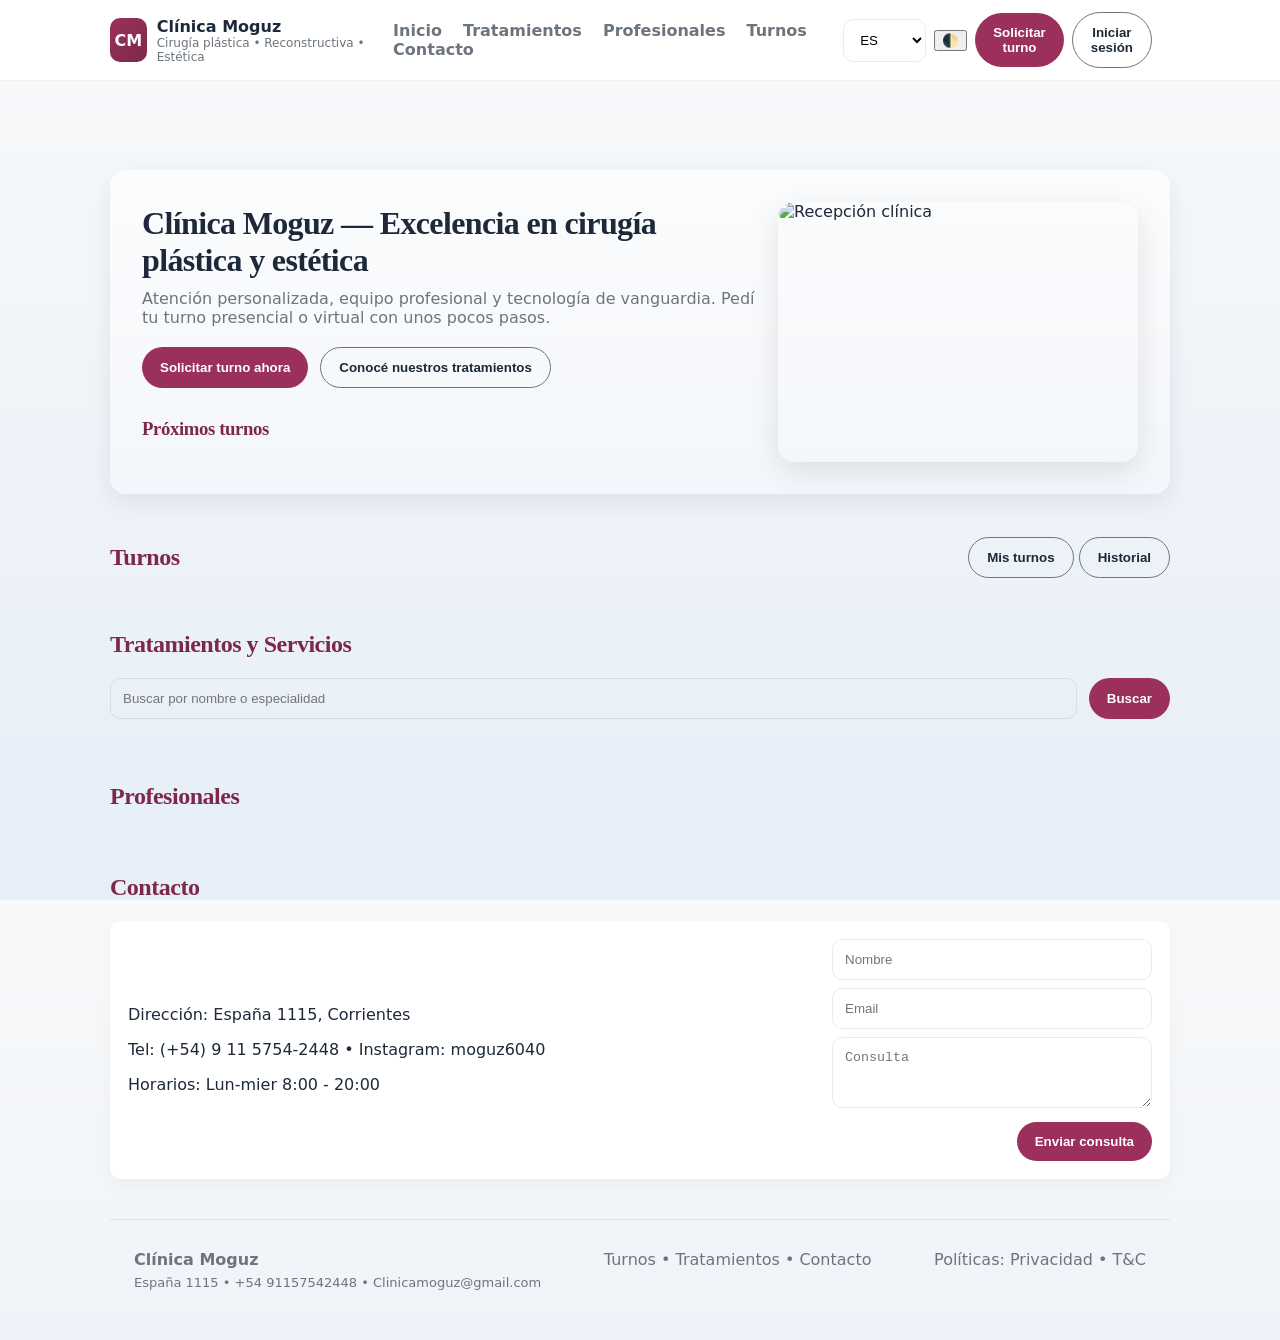
==== commit 24564b31: "quiero deployar" ====
--- a/index.html
+++ b/index.html
@@ -2,259 +2,133 @@
 <html lang="es">
 <head>
   <meta charset="utf-8" />
-  <meta name="viewport" content="width=device-width, initial-scale=1" />
-  <title>Clínica Moguz — Experiencia digital para cirugía plástica</title>
-  <meta name="description" content="Agenda digital, tratamientos y profesionales de Clínica Moguz. Nuevo frontend 2025 con flujos modernos, chatbot y conexión con Supabase." />
-  <link rel="preconnect" href="https://fonts.googleapis.com" />
-  <link rel="preconnect" href="https://fonts.gstatic.com" crossorigin />
-  <link href="https://fonts.googleapis.com/css2?family=Inter:wght@400;500;600;700;800&family=Playfair+Display:wght@600;700&display=swap" rel="stylesheet" />
-  <link rel="stylesheet" href="./assets/css/main.css" />
+  <meta name="viewport" content="width=device-width,initial-scale=1" />
+  <title>Clínica Moguz — Demo Frontend</title>
+  <meta name="description" content="Front-end demo para la Clínica Moguz: turnos, tratamientos, profesionales y chatbot (HTML/CSS/JS)." />
+  <link rel="stylesheet" href="assets/css/main.css" />
 </head>
 <body data-theme="light">
-  <header class="site-header">
-    <div class="container nav-inner">
-      <a href="#home" class="brand" id="brand-link" data-action="scroll-top">
-        <span class="brand__logo">CM</span>
-        <span class="brand__copy">
-          <span class="brand__title">Clínica Moguz</span>
-          <span class="brand__subtitle">Cirugía plástica • Reconstructiva • Estética</span>
-        </span>
+  <header>
+    <div class="nav-inner container">
+      <a href="#" class="brand" id="brand-link">
+        <div class="logo">CM</div>
+        <div>
+          <div style="font-weight:800">Clínica Moguz</div>
+          <div style="font-size:12px;color:var(--muted)">Cirugía plástica • Reconstructiva • Estética</div>
+        </div>
       </a>
 
-      <nav class="site-nav" aria-label="Navegación principal">
-        <button class="site-nav__toggle" id="nav-toggle" aria-expanded="false" aria-controls="nav-menu" data-action="toggle-nav">☰</button>
-        <div class="site-nav__menu" id="nav-menu">
-          <a href="#home" data-action="close-nav">Inicio</a>
-          <a href="#turnos" data-action="close-nav">Turnos</a>
-          <a href="#experiencia" data-action="close-nav">Experiencia</a>
-          <a href="#tratamientos" data-action="close-nav">Tratamientos</a>
-          <a href="#profesionales" data-action="close-nav">Profesionales</a>
-          <a href="#contacto" data-action="close-nav">Contacto</a>
-          <a href="admin.html" id="admin-link" hidden>Panel admin</a>
-        </div>
+      <nav aria-label="Navegación principal">
+        <a href="#home">Inicio</a>
+        <a href="#tratamientos">Tratamientos</a>
+        <a href="#profesionales">Profesionales</a>
+        <a href="#turnos">Turnos</a>
+        <a href="#contacto">Contacto</a>
+        <a href="admin.html" id="admin-link" style="display:none">Panel admin</a>
       </nav>
 
       <div class="nav-actions">
-        <select id="lang-select" class="nav-select" aria-label="Seleccionar idioma">
+        <select id="lang-select" aria-label="Seleccionar idioma">
           <option value="es">ES</option>
           <option value="en">EN</option>
         </select>
-        <button class="btn btn--icon" id="toggle-theme" data-action="toggle-theme" aria-label="Cambiar tema">🌓</button>
-        <button class="btn btn--solid" data-action="open-turn-modal" id="open-turn">Solicitar turno</button>
-        <button class="btn btn--ghost" data-action="open-auth" id="login-btn">Iniciar sesión</button>
-        <span id="user-status" class="text-muted"></span>
+        <button id="toggle-theme" title="Modo oscuro">🌓</button>
+        <button id="open-turn" class="btn btn-primary">Solicitar turno</button>
+        <button id="login-btn" class="btn btn-ghost" onclick="openLoginModal()">Iniciar sesión</button>
+        <span id="user-status" style="margin-left:10px;color:var(--muted);"></span>
       </div>
     </div>
   </header>
 
   <main class="container" id="home">
     <section class="hero" role="region" aria-labelledby="hero-title">
-      <div class="hero__content">
-        <span class="badge">Versión 2025 · Flujos rediseñados</span>
-        <h1 class="hero__title" id="hero-title">Cirugía plástica con acompañamiento digital de punta</h1>
-        <p class="hero__lede">
-          Coordiná turnos virtuales o presenciales, accedé a especialistas certificados y gestioná tus tratamientos desde una experiencia centrada en vos.
-        </p>
-        <div class="hero__cta">
-          <button class="btn btn--solid" data-action="open-turn-modal" id="hero-request">Reservar turno ahora</button>
-          <button class="btn btn--ghost" data-action="show-treatments" id="hero-treat">Explorar tratamientos</button>
+      <div class="content">
+        <h1 id="hero-title">Clínica Moguz — Excelencia en cirugía plástica y estética</h1>
+        <p>Atención personalizada, equipo profesional y tecnología de vanguardia. Pedí tu turno presencial o virtual con unos pocos pasos.</p>
+        <div class="cta">
+          <button class="btn btn-primary" id="hero-request">Solicitar turno ahora</button>
+          <button class="btn btn-ghost" id="hero-treat">Conocé nuestros tratamientos</button>
         </div>
 
-        <div class="hero__meta">
-          <div class="metrics">
-            <div class="metrics__item">
-              <span class="metrics__value">+1.500</span>
-              <span class="metrics__label">Pacientes felices</span>
-            </div>
-            <div class="metrics__item">
-              <span class="metrics__value">96%</span>
-              <span class="metrics__label">Satisfacción promedio</span>
-            </div>
-            <div class="metrics__item">
-              <span class="metrics__value">24hs</span>
-              <span class="metrics__label">Confirmación de turnos</span>
-            </div>
-          </div>
-          <div>
-            <h3 style="margin:8px 0;">Próximos turnos</h3>
-            <div id="next-turns"></div>
-          </div>
+        <div style="margin-top:30px"> 
+          <h3>Próximos turnos</h3>
+          <div id="next-turns"></div>
         </div>
       </div>
 
-      <div class="hero__media" aria-hidden="true">
-        <img src="https://static.vecteezy.com/ti/fotos-gratis/t2/45677420-laser-tratamento-cosmetico-salao-interior-foto.jpg" alt="Recepción luminosa de la clínica Moguz" loading="lazy" />
+      <div class="media" aria-hidden="true">
+        <img src="https://static.vecteezy.com/ti/fotos-gratis/t2/45677420-laser-tratamento-cosmetico-salao-interior-foto.jpg" alt="Recepción clínica" style="width:100%;height:100%;object-fit:cover;border-radius:var(--radius-lg)"/>
       </div>
     </section>
 
-    <section class="section section--decorated" id="turnos" aria-labelledby="turnos-title">
-      <div class="section__heading">
-        <span class="badge">Turnos inteligentes</span>
-        <h2 id="turnos-title">Gestioná tus turnos sin fricción</h2>
-        <p>Agenda online 24/7, confirmaciones en tiempo real, recordatorios automáticos y posibilidad de reprogramar con un clic.</p>
-      </div>
-      <div style="display:flex;justify-content:space-between;align-items:center;flex-wrap:wrap;gap:12px;">
-        <div class="chip-list">
-          <span class="chip">Confirmación por correo</span>
-          <span class="chip">Agenda sincronizada</span>
-          <span class="chip">Videoconsultas disponibles</span>
-          <span class="chip">Recordatorios automatizados</span>
-        </div>
-        <div style="display:flex;gap:10px;flex-wrap:wrap;">
-          <button class="btn btn--ghost" data-action="show-my-turns" id="my-turns-btn">Mis turnos</button>
-          <button class="btn btn--ghost" data-action="show-history" id="history-btn">Historial</button>
+    <section id="turnos" style="margin-top:30px"> 
+      <div style="display:flex;justify-content:space-between;align-items:center">
+        <h2>Turnos</h2>
+        <div>
+          <button class="btn btn-ghost" id="my-turns-btn">Mis turnos</button> 
+          <button class="btn btn-ghost" id="history-btn">Historial</button> 
         </div>
       </div>
-      <div id="turns-table-area"></div>
+
+      <div style="margin-top:16px" id="turns-table-area">
+        </div>
     </section>
 
-    <section class="section section--tight" id="experiencia" aria-labelledby="experiencia-title">
-      <div class="section__heading">
-        <span class="badge">Proceso guiado</span>
-        <h2 id="experiencia-title">Tu experiencia en cuatro pasos</h2>
-        <p>Un recorrido que combina asesoramiento humano y automatizaciones para que cada consulta sea fluida y personalizada.</p>
+    <section id="tratamientos" style="margin-top:40px"> 
+      <h2>Tratamientos y Servicios</h2>
+      <div style="margin:12px 0;display:flex;gap:12px"> 
+        <input id="t-search" placeholder="Buscar por nombre o especialidad" aria-label="Buscar tratamientos" style="flex:1" /> 
+        <button id="t-search-btn" class="btn btn-primary">Buscar</button> 
       </div>
-      <div class="stepper">
-        <article class="stepper__item">
-          <span class="stepper__index">1</span>
-          <h3 class="stepper__title">Diagnóstico digital</h3>
-          <p class="text-muted">Completá un pre-diagnóstico guiado y subí tus estudios en un entorno seguro.</p>
-        </article>
-        <article class="stepper__item">
-          <span class="stepper__index">2</span>
-          <h3 class="stepper__title">Match con especialistas</h3>
-          <p class="text-muted">Elegí fecha, modalidad y profesional según la especialidad que necesites.</p>
-        </article>
-        <article class="stepper__item">
-          <span class="stepper__index">3</span>
-          <h3 class="stepper__title">Acompañamiento 360°</h3>
-          <p class="text-muted">Recordatorios proactivos, checklist pre-quirúrgico y seguimiento post operatorio.</p>
-        </article>
-        <article class="stepper__item">
-          <span class="stepper__index">4</span>
-          <h3 class="stepper__title">Insights en tiempo real</h3>
-          <p class="text-muted">Accedé a tus informes, evolución y materiales educativos desde tu portal.</p>
-        </article>
-      </div>
-    </section>
 
-    <section class="section" id="tratamientos" aria-labelledby="tratamientos-title">
-      <div class="section__heading">
-        <span class="badge">Tratamientos destacados</span>
-        <h2 id="tratamientos-title">Elegí el plan correcto para vos</h2>
-        <p>Tratamientos personalizados con tecnología premium y especialistas que te acompañan durante todo el proceso.</p>
-      </div>
-      <div style="display:flex;gap:12px;flex-wrap:wrap;align-items:center;">
-        <label class="sr-only" for="t-search">Buscar tratamientos</label>
-        <input id="t-search" placeholder="Buscar por nombre o especialidad" aria-label="Buscar tratamientos" style="flex:1;min-width:220px;" />
-        <button class="btn btn--solid" id="t-search-btn">Buscar</button>
-      </div>
       <div class="grid" id="treatments-grid" aria-live="polite"></div>
     </section>
 
-    <section class="section section--tight" id="profesionales" aria-labelledby="profesionales-title">
-      <div class="section__heading">
-        <span class="badge">Equipo médico</span>
-        <h2 id="profesionales-title">Profesionales certificados y multidisciplina</h2>
-        <p>Un equipo con trayectoria internacional y foco en resultados seguros y naturales.</p>
-      </div>
-      <div class="grid" id="professionals-grid" aria-live="polite"></div>
+    <section id="profesionales" style="margin-top:40px"> 
+      <h2>Profesionales</h2>
+      <div class="grid" id="professionals-grid"></div>
     </section>
 
-    <section class="section section--decorated" id="insights" aria-labelledby="insights-title">
-      <div class="layout-split">
-        <div>
-          <div class="section__heading">
-            <span class="badge">Dashboard clínico</span>
-            <h2 id="insights-title">Datos accionables para tus decisiones</h2>
-            <p>El panel de pacientes y el dashboard administrativo trabajan juntos para mantenerte informado y agilizar la gestión interna.</p>
-          </div>
-          <div class="chip-list" style="margin-top:12px;">
-            <span class="chip">KPIs en vivo</span>
-            <span class="chip">Alertas críticas</span>
-            <span class="chip">Workflows automatizados</span>
-          </div>
+    <section id="contacto" style="margin-top:40px"> 
+      <h2>Contacto</h2>
+      <div class="card" style="display:flex;gap:20px;align-items:center"> 
+        <div style="flex:1">
+          <p>Dirección: España 1115, Corrientes</p>
+          <p>Tel: (+54) 9 11 5754-2448 • Instagram: moguz6040</p>
+          <p>Horarios: Lun-mier 8:00 - 20:00</p>
         </div>
-        <div class="insights">
-          <article class="insight">
-            <h3 class="insight__title">Indicadores diarios</h3>
-            <p class="text-muted">Monitoreo de ocupación de quirófanos, pacientes activos y tareas pendientes en tiempo real.</p>
-          </article>
-          <article class="insight">
-            <h3 class="insight__title">Flujos omnicanal</h3>
-            <p class="text-muted">Integraciones con correo, WhatsApp Business y calendario para una experiencia consistente.</p>
-          </article>
-          <article class="insight">
-            <h3 class="insight__title">Seguridad y cumplimiento</h3>
-            <p class="text-muted">Accesos auditables, cifrado de extremo a extremo y backups automáticos.</p>
-          </article>
+        <div style="width:320px"> 
+          <form id="contact-form">
+            <input name="name" placeholder="Nombre" required style="margin-bottom:8px" />
+            <input name="email" placeholder="Email" required style="margin-bottom:8px" />
+            <textarea name="msg" rows="3" placeholder="Consulta" required style="width:100%;padding:12px;border-radius:var(--radius-md)"></textarea> 
+            <div style="text-align:right;margin-top:10px">
+              <button class="btn btn-primary" type="submit">Enviar consulta</button>
+            </div>
+          </form>
         </div>
       </div>
     </section>
 
-    <section class="section section--decorated section--accent" id="contacto" aria-labelledby="contacto-title">
-      <div class="section__heading">
-        <span class="badge">Contacto directo</span>
-        <h2 id="contacto-title">Coordinemos tu próxima consulta</h2>
-        <p>Escribinos y te responderemos en menos de 24 horas con disponibilidad y recomendaciones personalizadas.</p>
+    <footer>
+      <div style="display:flex;justify-content:space-between;gap:20px;flex-wrap:wrap"> 
+        <div>
+          <strong>Clínica Moguz</strong>
+          <div style="color:var(--muted);font-size:13px;margin-top:6px">España 1115 • +54 91157542448 • Clinicamoguz@gmail.com</div>
+        </div>
+        <div style="color:var(--muted)"> Turnos • Tratamientos • Contacto</div>
+        <div style="color:var(--muted)">Políticas: Privacidad • T&C</div>
       </div>
-      <div class="contact-card card">
-        <div>
-          <h3>Clínica Moguz</h3>
-          <p class="text-muted">España 1115, Corrientes</p>
-          <p class="text-muted">Tel: (+54) 9 11 5754-2448 · Instagram: @moguz6040</p>
-          <p class="text-muted">Horarios: Lunes a miércoles de 08:00 a 20:00</p>
-        </div>
-        <form id="contact-form">
-          <label>
-            <span class="text-muted" style="font-size:0.85rem;">Nombre</span>
-            <input name="name" placeholder="Tu nombre" required />
-          </label>
-          <label>
-            <span class="text-muted" style="font-size:0.85rem;">Email</span>
-            <input name="email" type="email" placeholder="tucorreo@ejemplo.com" required />
-          </label>
-          <label>
-            <span class="text-muted" style="font-size:0.85rem;">Consulta</span>
-            <textarea name="msg" rows="4" placeholder="Contanos qué necesitás" required></textarea>
-          </label>
-          <div style="text-align:right;">
-            <button class="btn btn--solid" type="submit">Enviar consulta</button>
-          </div>
-        </form>
-      </div>
-    </section>
+    </footer>
+
   </main>
 
-  <footer>
-    <div class="container footer__content">
-      <div class="footer__brand">
-        <strong>Clínica Moguz</strong>
-        <div class="text-muted">España 1115 · Corrientes</div>
-        <div class="text-muted">+54 9 11 5754-2448 · clinicamoguz@gmail.com</div>
-      </div>
-      <div class="footer__links">
-        <span>Turnos online</span>
-        <span>Tratamientos</span>
-        <span>Portal pacientes</span>
-      </div>
-      <div class="footer__meta">
-        <span>Políticas de privacidad</span>
-        <span>Términos y condiciones</span>
-        <span>© <span id="current-year"></span> Clínica Moguz</span>
-      </div>
-    </div>
-  </footer>
+  <div id="modal-root" aria-live="polite"></div>
 
-  <div id="modal-root" aria-live="polite"></div>
   <div id="login-modal-root"></div>
+
   <div id="chat-root"></div>
-  <div id="toast-root" class="toast-stack"></div>
 
-  <script>
-    document.getElementById("current-year").textContent = new Date().getFullYear();
-  </script>
-  <script type="module" src="./assets/js/app.js"></script>
+  <script type="module" src="assets/js/app.js"></script>
 </body>
-</html>
-
+</html>
--- a/assets/css/main.css
+++ b/assets/css/main.css
@@ -1,929 +1,446 @@
 :root {
-  --bg: #f8f9fb;
-  --bg-alt: #eef2ff;
-  --surface: #ffffff;
-  --surface-elevated: rgba(255, 255, 255, 0.75);
+  --bg: #f8f9fa;
+  --card: #fff;
   --text: #1d2939;
-  --text-muted: #5b6475;
-  --border: rgba(15, 23, 42, 0.08);
+  --muted: #6c757d;
   --accent: #9c305c;
-  --accent-dark: #7a254a;
-  --accent-soft: rgba(156, 48, 92, 0.08);
-  --info: #2563eb;
-  --success: #15803d;
-  --warning: #d97706;
-  --danger: #dc2626;
-  --shadow-sm: 0 8px 20px rgba(15, 23, 42, 0.08);
-  --shadow-lg: 0 24px 60px rgba(15, 23, 42, 0.15);
-  --radius-lg: 18px;
-  --radius-md: 12px;
-  --radius-sm: 8px;
-  --header-height: 76px;
-}
-
-[data-theme="dark"] {
-  --bg: #050a16;
-  --bg-alt: #0f172a;
-  --surface: #0f172a;
-  --surface-elevated: rgba(15, 23, 42, 0.85);
-  --text: #e2e8f0;
-  --text-muted: #94a3b8;
-  --border: rgba(148, 163, 184, 0.18);
-  --accent: #f472b6;
-  --accent-dark: #ec4899;
-  --accent-soft: rgba(244, 114, 182, 0.12);
-  --shadow-sm: 0 10px 30px rgba(2, 6, 23, 0.45);
-  --shadow-lg: 0 28px 70px rgba(2, 6, 23, 0.6);
-}
-
-*,
-*::before,
-*::after {
+  --accent-600: #7d284b;
+  --glass: rgba(255, 255, 255, 0.8);
+  --radius-lg: 16px;
+  --radius-md: 10px;
+  --shadow-color: rgba(16, 24, 40, 0.08);
+  --border-color: rgba(0, 0, 0, 0.05);
+}
+
+[data-theme='dark'] {
+  --bg: #0b1220;
+  --card: #1e293b;
+  --text: #e6eef8;
+  --muted: #94a3b8;
+  --accent: #d977a6;
+  --accent-600: #b95280;
+  --glass: rgba(255, 255, 255, 0.08);
+  --shadow-color: rgba(0, 0, 0, 0.4);
+  --border-color: rgba(255, 255, 255, 0.15);
+}
+
+* {
   box-sizing: border-box;
 }
 
 html,
 body {
-  min-height: 100%;
+  height: 100%;
 }
 
 body {
   margin: 0;
-  font-family: "Inter", system-ui, -apple-system, BlinkMacSystemFont, "Segoe UI", Roboto, sans-serif;
-  color: var(--text);
-  background: linear-gradient(180deg, var(--bg), rgba(255, 255, 255, 0.95));
-  transition: background 0.3s ease, color 0.3s ease;
-  scroll-behavior: smooth;
-}
-
-body[data-theme="dark"] {
-  background: radial-gradient(circle at 0% 0%, rgba(148, 163, 184, 0.06), transparent 45%), var(--bg);
-}
-
-img,
-svg {
-  display: block;
-  max-width: 100%;
-}
-
-a {
+  font-family: Inter, ui-sans-serif, system-ui, -apple-system, 'Segoe UI', Roboto,
+    'Helvetica Neue', Arial;
+  color: var(--text);
+  background: var(--bg);
+  transition: background-color 0.3s, color 0.3s;
+}
+
+body[data-theme='light'] {
+  background: linear-gradient(180deg, var(--bg), #e6eef8);
+}
+
+h1,
+h2,
+h3 {
+  font-family: Georgia, serif;
+  letter-spacing: -0.02em;
+  color: var(--accent-600);
+}
+
+.container {
+  max-width: 1100px;
+  margin: 0 auto;
+  padding: 20px;
+}
+
+header {
+  position: fixed;
+  inset: 0 0 auto 0;
+  z-index: 40;
+  background: var(--card);
+  backdrop-filter: blur(6px);
+  border-bottom: 1px solid var(--border-color);
+  transition: background-color 0.3s, border-color 0.3s;
+}
+
+.nav-inner {
+  display: flex;
+  align-items: center;
+  justify-content: space-between;
+  gap: 12px;
+  padding: 12px 20px;
+}
+
+.brand {
+  display: flex;
+  align-items: center;
+  gap: 10px;
+  text-decoration: none;
   color: inherit;
+}
+
+.brand .logo {
+  width: 44px;
+  height: 44px;
+  border-radius: var(--radius-md);
+  background: linear-gradient(135deg, var(--accent), var(--accent-600));
+  display: inline-flex;
+  align-items: center;
+  justify-content: center;
+  color: #fff;
+  font-weight: 700;
+}
+
+nav a {
+  margin: 0 8px;
   text-decoration: none;
-}
-
-button,
-input,
-select,
-textarea {
-  font: inherit;
-  color: inherit;
-}
-
-.container {
-  width: min(1120px, 92vw);
-  margin: 0 auto;
-}
-
-.site-header {
-  position: sticky;
-  top: 0;
-  backdrop-filter: blur(16px);
-  background: var(--surface-elevated);
-  border-bottom: 1px solid var(--border);
-  z-index: 40;
-  transition: background 0.3s ease, border-color 0.3s ease;
-}
-
-.nav-inner {
-  display: flex;
-  align-items: center;
-  justify-content: space-between;
-  gap: 16px;
-  padding: 18px 0;
-}
-
-.brand {
-  display: inline-flex;
-  align-items: center;
+  color: var(--muted);
+  font-weight: 600;
+  transition: color 0.2s;
+}
+
+nav a:hover {
+  color: var(--accent);
+}
+
+.nav-actions {
+  display: flex;
+  align-items: center;
+  gap: 8px;
+}
+
+button {
+  cursor: pointer;
+}
+
+main {
+  padding-top: 20px;
+}
+
+.hero {
+  margin-top: 150px;
+  display: grid;
+  grid-template-columns: 1fr;
+  gap: 18px;
+  align-items: center;
+  padding: 32px;
+  border-radius: var(--radius-lg);
+  background: linear-gradient(180deg, rgba(255, 255, 255, 0.6), rgba(255, 255, 255, 0.3));
+  box-shadow: 0 8px 24px var(--shadow-color);
+  transition: background 0.3s, box-shadow 0.3s, color 0.3s;
+}
+
+[data-theme='dark'] .hero {
+  background: var(--card);
+}
+
+.hero .content {
+  max-width: 640px;
+}
+
+.hero h1 {
+  font-size: 32px;
+  margin: 0 0 10px;
+  color: var(--text);
+}
+
+.hero p {
+  margin: 0;
+  color: var(--muted);
+}
+
+.hero .cta {
+  margin-top: 20px;
+  display: flex;
   gap: 12px;
 }
 
-.brand__logo {
-  width: 48px;
-  height: 48px;
-  display: grid;
-  place-items: center;
-  border-radius: 14px;
-  background: linear-gradient(135deg, var(--accent), var(--accent-dark));
-  color: #ffffff;
+.btn {
+  padding: 12px 18px;
+  border-radius: 999px;
+  border: 0;
   font-weight: 700;
-  letter-spacing: 0.08em;
-}
-
-.brand__copy {
-  display: flex;
-  flex-direction: column;
-  gap: 2px;
-}
-
-.brand__title {
-  font-weight: 800;
-  font-size: 1.05rem;
-}
-
-.brand__subtitle {
-  font-size: 0.78rem;
-  color: var(--text-muted);
-}
-
-.site-nav {
-  position: relative;
-  display: flex;
-  align-items: center;
-  gap: 12px;
-}
-
-.site-nav__toggle {
-  display: none;
-  align-items: center;
-  justify-content: center;
-  width: 42px;
-  height: 42px;
-  border-radius: 999px;
-  border: 1px solid var(--border);
+  transition: all 0.2s ease-in-out;
+}
+
+.btn-primary {
+  background: var(--accent);
+  color: #fff;
+}
+
+.btn-primary:hover {
+  background: var(--accent-600);
+  transform: translateY(-1px);
+  box-shadow: 0 4px 10px rgba(0, 0, 0, 0.15);
+}
+
+.btn-ghost {
   background: transparent;
-}
-
-.site-nav__menu {
-  display: flex;
-  align-items: center;
-  gap: 14px;
-}
-
-.site-nav__menu a {
-  padding: 8px 12px;
-  border-radius: 999px;
-  font-weight: 600;
-  color: var(--text-muted);
-  transition: color 0.2s ease, background 0.2s ease, transform 0.2s ease;
-}
-
-.site-nav__menu a:hover,
-.site-nav__menu a:focus-visible {
-  color: var(--accent);
-  background: var(--accent-soft);
-  transform: translateY(-1px);
-}
-
-.nav-actions {
-  display: flex;
-  align-items: center;
-  gap: 10px;
-}
-
-.nav-select {
-  padding: 8px 12px;
-  border-radius: 999px;
-  border: 1px solid var(--border);
-  background: transparent;
-  min-width: 72px;
-  transition: border-color 0.2s ease;
-}
-
-.nav-select:focus-visible {
-  border-color: var(--accent);
-  outline: none;
-}
-
-.btn {
-  display: inline-flex;
-  align-items: center;
-  justify-content: center;
-  gap: 8px;
-  border-radius: 999px;
-  border: 1px solid transparent;
-  padding: 10px 18px;
-  font-weight: 600;
-  cursor: pointer;
-  transition: transform 0.2s ease, box-shadow 0.2s ease, background 0.2s ease, border-color 0.2s ease;
-}
-
-.btn--solid {
-  background: linear-gradient(135deg, var(--accent), var(--accent-dark));
-  color: #ffffff;
-  box-shadow: var(--shadow-sm);
-}
-
-.btn--solid:hover,
-.btn--solid:focus-visible {
-  transform: translateY(-1px);
-  box-shadow: var(--shadow-lg);
-}
-
-.btn--ghost {
-  background: transparent;
-  border-color: var(--border);
-  color: var(--text);
-}
-
-.btn--ghost:hover,
-.btn--ghost:focus-visible {
+  border: 1px solid var(--muted);
+  color: var(--text);
+}
+
+.btn-ghost:hover {
   border-color: var(--accent);
   color: var(--accent);
-}
-
-.btn--tonal {
-  background: var(--accent-soft);
-  color: var(--accent);
-}
-
-.btn--icon {
-  width: 44px;
-  height: 44px;
-  padding: 0;
-  border-radius: 50%;
-  border: 1px solid var(--border);
-  background: transparent;
-  font-size: 1.2rem;
-}
-
-.btn--icon:hover,
-.btn--icon:focus-visible {
-  border-color: var(--accent);
-  color: var(--accent);
-}
-
-main {
-  padding-bottom: 120px;
-}
-
-.hero {
-  display: grid;
-  gap: 32px;
-  align-items: center;
-  margin-top: calc(var(--header-height) + 40px);
-  padding: 48px;
-  border-radius: var(--radius-lg);
-  background: var(--surface);
-  box-shadow: var(--shadow-sm);
-  position: relative;
-  overflow: hidden;
-}
-
-.hero::before {
-  content: "";
-  position: absolute;
-  inset: 0;
-  background: radial-gradient(circle at 20% 20%, rgba(156, 48, 92, 0.14), transparent 55%);
-  pointer-events: none;
-  opacity: 0.8;
-}
-
-.hero__content {
-  position: relative;
-  display: flex;
-  flex-direction: column;
-  gap: 18px;
-}
-
-.hero__title {
-  font-family: "Playfair Display", Georgia, serif;
-  font-size: clamp(2.2rem, 3vw + 1rem, 3.4rem);
-  line-height: 1.1;
-  color: var(--text);
-  margin: 0;
-}
-
-.hero__lede {
-  font-size: 1.05rem;
-  color: var(--text-muted);
-  max-width: 560px;
-  margin: 0;
-}
-
-.hero__cta {
-  display: flex;
-  flex-wrap: wrap;
-  gap: 12px;
-}
-
-.hero__meta {
-  display: grid;
-  gap: 16px;
-  margin-top: 20px;
-}
-
-.metrics {
-  display: grid;
-  grid-template-columns: repeat(auto-fit, minmax(160px, 1fr));
-  gap: 16px;
-}
-
-.metrics__item {
-  padding: 16px;
-  border-radius: var(--radius-md);
-  background: var(--surface);
-  border: 1px solid var(--border);
-  display: grid;
-  gap: 6px;
-}
-
-.metrics__value {
-  font-size: 1.8rem;
-  font-weight: 700;
-}
-
-.metrics__label {
-  font-size: 0.9rem;
-  color: var(--text-muted);
-}
-
-.hero__media {
-  position: relative;
-  border-radius: var(--radius-lg);
-  overflow: hidden;
-  min-height: 260px;
-  box-shadow: var(--shadow-lg);
-}
-
-.hero__media img {
-  width: 100%;
-  height: 100%;
-  object-fit: cover;
-}
-
-.section {
-  margin-top: 72px;
-  display: grid;
-  gap: 24px;
-}
-
-.section--tight {
-  margin-top: 48px;
-}
-
-.section--decorated {
-  padding: 56px;
-  border-radius: var(--radius-lg);
-  background: var(--surface);
-  box-shadow: var(--shadow-sm);
-}
-
-.section--accent {
-  background: var(--accent-soft);
-}
-
-.section__heading {
-  display: grid;
-  gap: 8px;
-}
-
-.section__heading h2 {
-  font-family: "Playfair Display", Georgia, serif;
-  margin: 0;
-  font-size: clamp(1.8rem, 2vw + 1rem, 2.4rem);
-}
-
-.section__heading p {
-  margin: 0;
-  color: var(--text-muted);
-  max-width: 560px;
-}
-
-.grid {
-  display: grid;
-  gap: 20px;
-  grid-template-columns: repeat(auto-fit, minmax(240px, 1fr));
-}
-
-.card {
-  border-radius: var(--radius-md);
-  background: var(--surface);
-  border: 1px solid var(--border);
-  padding: 20px;
-  box-shadow: var(--shadow-sm);
-  transition: transform 0.2s ease, box-shadow 0.2s ease;
-}
-
-.card:hover {
-  transform: translateY(-3px);
-  box-shadow: var(--shadow-lg);
-}
-
-.treatment-card img {
-  width: 100%;
-  height: 160px;
-  object-fit: cover;
-  border-radius: var(--radius-sm);
-  margin-bottom: 16px;
-}
-
-.table-card {
-  padding: 0;
-  overflow: hidden;
-}
-
-table {
-  width: 100%;
-  border-collapse: collapse;
-}
-
-thead {
-  background: rgba(148, 163, 184, 0.12);
-}
-
-th,
-td {
-  padding: 14px 18px;
-  text-align: left;
-  border-bottom: 1px solid var(--border);
-  font-size: 0.95rem;
-}
-
-th {
-  font-weight: 600;
-  color: var(--text-muted);
-}
-
-.pill {
-  display: inline-flex;
-  align-items: center;
-  justify-content: center;
-  padding: 6px 12px;
-  border-radius: 999px;
-  font-weight: 600;
-  font-size: 0.78rem;
-}
-
-.pill--pending {
-  background: rgba(244, 180, 0, 0.14);
-  color: #92400e;
-}
-
-.pill--confirmed {
-  background: rgba(34, 197, 94, 0.16);
-  color: var(--success);
-}
-
-.pill--cancelled {
-  background: rgba(248, 113, 113, 0.16);
-  color: #b91c1c;
-}
-
-.stepper {
-  display: grid;
-  grid-template-columns: repeat(auto-fit, minmax(220px, 1fr));
-  gap: 20px;
-}
-
-.stepper__item {
-  background: var(--surface);
-  padding: 24px;
-  border-radius: var(--radius-md);
-  border: 1px solid var(--border);
-  box-shadow: var(--shadow-sm);
-  display: grid;
-  gap: 12px;
-}
-
-.stepper__index {
-  width: 40px;
-  height: 40px;
-  display: grid;
-  place-items: center;
-  border-radius: 50%;
-  background: var(--accent-soft);
-  color: var(--accent);
-  font-weight: 700;
-}
-
-.stepper__title {
-  margin: 0;
-  font-size: 1.1rem;
-}
-
-.chip-list {
-  display: flex;
-  flex-wrap: wrap;
-  gap: 8px;
-}
-
-.chip {
-  padding: 6px 12px;
-  border-radius: 999px;
-  background: rgba(148, 163, 184, 0.16);
-  color: var(--text-muted);
-  font-size: 0.82rem;
-}
-
-.faq {
-  display: grid;
-  gap: 12px;
-}
-
-.faq__item {
-  border-radius: var(--radius-md);
-  border: 1px solid var(--border);
-  background: var(--surface);
-  overflow: hidden;
-}
-
-.faq__item summary {
-  padding: 16px;
-  cursor: pointer;
-  font-weight: 600;
-  display: flex;
-  align-items: center;
-  justify-content: space-between;
-}
-
-.faq__item summary::marker {
-  color: var(--accent);
-}
-
-.faq__item p {
-  margin: 0;
-  padding: 0 16px 16px 16px;
-  color: var(--text-muted);
-}
-
-.contact-card {
-  display: grid;
-  gap: 24px;
-  grid-template-columns: repeat(auto-fit, minmax(280px, 1fr));
-  align-items: start;
-}
-
-form {
-  display: grid;
-  gap: 12px;
 }
 
 input,
 select,
 textarea {
   width: 100%;
-  padding: 12px 14px;
-  border-radius: var(--radius-sm);
-  border: 1px solid var(--border);
-  background: rgba(255, 255, 255, 0.8);
-  transition: border-color 0.2s ease, box-shadow 0.2s ease;
-}
-
-[data-theme="dark"] input,
-[data-theme="dark"] select,
-[data-theme="dark"] textarea {
-  background: rgba(15, 23, 42, 0.6);
-}
-
-input:focus-visible,
-select:focus-visible,
-textarea:focus-visible {
+  padding: 12px;
+  border-radius: var(--radius-md);
+  border: 1px solid rgba(0, 0, 0, 0.08);
+  background: transparent;
+  transition: border-color 0.2s, background-color 0.2s, color 0.3s;
+}
+
+[data-theme='dark'] input,
+[data-theme='dark'] select,
+[data-theme='dark'] textarea {
+  background: var(--bg);
+  border-color: var(--border-color);
+  color: var(--text);
+}
+
+input:focus,
+select:focus,
+textarea:focus {
+  border-color: var(--accent);
   outline: none;
-  border-color: var(--accent);
-  box-shadow: 0 0 0 3px rgba(156, 48, 92, 0.16);
-}
-
-textarea {
-  resize: vertical;
-  min-height: 120px;
-}
-
-footer {
-  margin-top: 96px;
-  padding: 48px 0;
-  border-top: 1px solid var(--border);
-  background: rgba(148, 163, 184, 0.08);
-}
-
-.footer__content {
+}
+
+.hero .media {
+  height: 220px;
+  border-radius: var(--radius-lg);
+  overflow: hidden;
+  box-shadow: 0 10px 30px rgba(0, 0, 0, 0.1);
+}
+
+.grid {
   display: grid;
-  gap: 24px;
-  grid-template-columns: repeat(auto-fit, minmax(240px, 1fr));
-  align-items: start;
-}
-
-.footer__brand strong {
-  font-size: 1.1rem;
-}
-
-.footer__links,
-.footer__meta {
-  color: var(--text-muted);
-  font-size: 0.9rem;
-  display: grid;
-  gap: 8px;
+  grid-template-columns: repeat(auto-fit, minmax(220px, 1fr));
+  gap: 18px;
+  margin-top: 24px;
+}
+
+.card {
+  background: var(--card);
+  border-radius: var(--radius-md);
+  padding: 18px;
+  box-shadow: 0 6px 18px rgba(16, 24, 40, 0.04);
+  transition: transform 0.2s, box-shadow 0.3s, background-color 0.3s;
+}
+
+[data-theme='dark'] .card {
+  box-shadow: 0 6px 18px var(--shadow-color);
+}
+
+.card:hover {
+  transform: translateY(-2px);
+  box-shadow: 0 10px 20px rgba(16, 24, 40, 0.1);
+}
+
+[data-theme='dark'] .card:hover {
+  box-shadow: 0 10px 20px var(--shadow-color);
+}
+
+.treatment-card img {
+  width: 100%;
+  height: 150px;
+  object-fit: cover;
+  border-radius: var(--radius-md);
 }
 
 .modal-backdrop {
   position: fixed;
   inset: 0;
-  background: rgba(5, 10, 22, 0.55);
-  display: grid;
-  place-items: center;
+  background: rgba(2, 6, 23, 0.45);
+  display: flex;
+  align-items: center;
+  justify-content: center;
+  z-index: 60;
+}
+
+.modal {
+  width: 100%;
+  max-width: 760px;
+  background: var(--card);
+  padding: 24px;
+  border-radius: var(--radius-lg);
+  box-shadow: 0 12px 40px rgba(2, 6, 23, 0.25);
+}
+
+.chat-bubble {
+  position: fixed;
+  right: 18px;
+  bottom: 18px;
+  width: 64px;
+  height: 64px;
+  border-radius: 999px;
+  background: linear-gradient(135deg, var(--accent), var(--accent-600));
+  display: flex;
+  align-items: center;
+  justify-content: center;
+  color: #fff;
+  box-shadow: 0 8px 30px rgba(0, 0, 0, 0.2);
+  cursor: pointer;
   z-index: 80;
-  padding: 24px;
-}
-
-.modal {
-  width: min(720px, 92vw);
-  max-height: calc(100vh - 80px);
-  overflow: auto;
-  border-radius: var(--radius-lg);
-  background: var(--surface);
-  box-shadow: var(--shadow-lg);
-  padding: 32px;
-  display: grid;
-  gap: 24px;
-  position: relative;
-}
-
-.modal__header {
-  display: flex;
-  justify-content: space-between;
-  align-items: center;
-  gap: 12px;
-}
-
-.modal__actions {
-  display: flex;
-  justify-content: flex-end;
-  gap: 12px;
-}
-
-.modal form {
-  display: grid;
-  gap: 18px;
-}
-
-.form-row {
-  display: grid;
-  gap: 12px;
-}
-
-.form-row--split {
-  grid-template-columns: repeat(auto-fit, minmax(180px, 1fr));
-}
-
-.helper-text {
-  color: var(--text-muted);
-  font-size: 0.85rem;
-}
-
-.chat-launcher {
-  position: fixed;
-  right: 24px;
-  bottom: 24px;
-  z-index: 75;
-  width: 62px;
-  height: 62px;
-  border-radius: 50%;
-  background: linear-gradient(135deg, var(--accent), var(--accent-dark));
-  color: #ffffff;
-  display: grid;
-  place-items: center;
-  box-shadow: var(--shadow-lg);
-  cursor: pointer;
-  transition: transform 0.2s ease;
-}
-
-.chat-launcher:hover {
-  transform: translateY(-2px) scale(1.02);
 }
 
 .chat-window {
   position: fixed;
-  right: 24px;
-  bottom: 96px;
-  width: min(360px, calc(92vw - 32px));
-  background: var(--surface);
+  right: 18px;
+  bottom: 94px;
+  width: 340px;
+  background: var(--card);
   border-radius: var(--radius-lg);
-  box-shadow: var(--shadow-lg);
-  padding: 20px;
-  display: grid;
-  gap: 16px;
-  z-index: 90;
+  padding: 18px;
+  box-shadow: 0 12px 40px rgba(2, 6, 23, 0.25);
+  z-index: 80;
 }
 
 .chat-window header {
   display: flex;
+  align-items: center;
   justify-content: space-between;
-  align-items: center;
-  font-weight: 600;
+}
+
+.quick-buttons {
+  display: flex;
+  gap: 6px;
+  margin: 8px 0;
+}
+
+.quick-buttons button {
+  flex: 1;
+  padding: 8px;
+  border-radius: var(--radius-md);
+  border: 1px solid rgba(0, 0, 0, 0.06);
+}
+
+[data-theme='dark'] .quick-buttons button {
+  border-color: var(--border-color);
+  color: var(--text);
 }
 
 .chat-log {
-  max-height: 280px;
+  max-height: 260px;
   overflow: auto;
-  padding: 12px;
-  border-radius: var(--radius-sm);
-  background: rgba(148, 163, 184, 0.12);
-  display: grid;
-  gap: 10px;
+  margin: 10px 0;
+  padding: 8px;
+  border-radius: var(--radius-md);
+  background: var(--glass);
 }
 
 .msg {
-  padding: 10px 14px;
-  border-radius: var(--radius-md);
-  max-width: 84%;
-  font-size: 0.92rem;
-}
-
-.msg--user {
-  background: rgba(59, 130, 246, 0.18);
-  color: #0f172a;
-  justify-self: end;
-}
-
-.msg--bot {
-  background: rgba(148, 163, 184, 0.18);
-  color: var(--text);
-}
-
-.quick-buttons {
-  display: flex;
-  gap: 8px;
-}
-
-.quick-buttons .btn {
-  flex: 1;
-  font-size: 0.82rem;
-  padding: 8px 10px;
-}
-
-.toast-stack {
-  position: fixed;
-  top: 20px;
-  right: 20px;
-  display: grid;
-  gap: 12px;
-  z-index: 120;
-}
-
-.toast {
-  min-width: 240px;
-  padding: 14px 18px;
-  border-radius: var(--radius-md);
-  background: var(--surface);
-  border: 1px solid var(--border);
-  box-shadow: var(--shadow-sm);
-  display: grid;
-  gap: 4px;
-  animation: toast-in 0.25s ease;
-}
-
-.toast--success {
-  border-color: rgba(34, 197, 94, 0.3);
-}
-
-.toast--error {
-  border-color: rgba(248, 113, 113, 0.4);
-}
-
-.toast__title {
-  font-weight: 600;
-}
-
-.badge {
-  font-size: 0.72rem;
+  margin: 6px 0;
+  padding: 8px;
+  border-radius: var(--radius-md);
+  display: inline-block;
+}
+
+.msg.user {
+  background: #e6f2ff;
+  color: #072b44;
+}
+
+[data-theme='dark'] .msg.user {
+  background: #3b82f6;
+  color: #fff;
+}
+
+.msg.bot {
+  background: #f3f4f6;
+  color: #1f2937;
+}
+
+[data-theme='dark'] .msg.bot {
+  background: var(--bg);
+  color: var(--text);
+}
+
+table {
+  width: 100%;
+  border-collapse: collapse;
+}
+
+th,
+td {
+  padding: 10px;
+  border-bottom: 1px solid rgba(0, 0, 0, 0.08);
+  text-align: left;
+}
+
+[data-theme='dark'] th,
+[data-theme='dark'] td {
+  border-bottom: 1px solid var(--border-color);
+}
+
+.pill {
+  display: inline-block;
   padding: 6px 10px;
   border-radius: 999px;
-  background: rgba(79, 70, 229, 0.12);
-  color: #4338ca;
-  font-weight: 600;
-  text-transform: uppercase;
-  letter-spacing: 0.08em;
-  display: inline-flex;
-  align-items: center;
-  gap: 6px;
-}
-
-.layout-split {
-  display: grid;
-  gap: 28px;
-  grid-template-columns: repeat(auto-fit, minmax(320px, 1fr));
-  align-items: center;
-}
-
-.insights {
-  display: grid;
-  gap: 16px;
-}
-
-.insight {
-  padding: 18px;
-  border-radius: var(--radius-md);
-  border: 1px solid var(--border);
-  background: var(--surface);
-  display: grid;
-  gap: 6px;
-}
-
-.insight__title {
-  margin: 0;
-  font-size: 1.05rem;
-}
-
-@keyframes toast-in {
-  from {
-    opacity: 0;
-    transform: translateY(-10px);
+  font-weight: 700;
+  font-size: 12px;
+}
+
+.pill.pending {
+  background: #fff4cd;
+  color: #92400e;
+}
+
+.pill.confirmed {
+  background: #dcfce7;
+  color: #166534;
+}
+
+.pill.cancel {
+  background: #fee2e2;
+  color: #991b1b;
+}
+
+[data-theme='dark'] .pill.pending {
+  background: #78350f;
+  color: #fcd34d;
+}
+
+[data-theme='dark'] .pill.confirmed {
+  background: #065f46;
+  color: #a7f3d0;
+}
+
+[data-theme='dark'] .pill.cancel {
+  background: #7f1d1d;
+  color: #fecaca;
+}
+
+footer {
+  margin-top: 40px;
+  padding: 30px 24px;
+  border-top: 1px solid rgba(0, 0, 0, 0.08);
+  color: var(--muted);
+}
+
+[data-theme='dark'] footer {
+  border-top: 1px solid var(--border-color);
+}
+
+@media (min-width: 800px) {
+  .hero {
+    grid-template-columns: 1fr 360px;
   }
-  to {
-    opacity: 1;
-    transform: translateY(0);
+
+  .hero .media {
+    height: 260px;
   }
 }
 
-/* Utilities */
-.text-muted {
-  color: var(--text-muted);
-}
-
-.sr-only {
-  position: absolute;
-  width: 1px;
-  height: 1px;
-  padding: 0;
-  margin: -1px;
-  overflow: hidden;
-  clip: rect(0, 0, 0, 0);
-  border: 0;
-}
-
-[hidden] {
-  display: none !important;
-}
-
-/* Responsive tweaks */
-@media (max-width: 960px) {
-  .hero {
-    padding: 32px;
-  }
-}
-
-@media (max-width: 820px) {
-  .site-nav__toggle {
-    display: inline-flex;
-  }
-
-  .site-nav__menu {
-    position: absolute;
-    top: calc(100% + 12px);
-    right: 0;
-    background: var(--surface);
-    border-radius: var(--radius-md);
-    border: 1px solid var(--border);
-    box-shadow: var(--shadow-lg);
-    padding: 16px;
-    display: none;
-    flex-direction: column;
-    width: 220px;
-  }
-
-  .site-nav__menu[data-open="true"] {
-    display: flex;
-  }
-
-  .nav-inner {
-    flex-wrap: wrap;
-  }
-
-  .hero {
-    margin-top: calc(var(--header-height) + 24px);
-  }
-
-  .hero__cta {
-    width: 100%;
-  }
-
-  .hero__cta .btn {
-    flex: 1;
-  }
-}
-
-@media (max-width: 640px) {
-  .hero {
-    padding: 28px;
-  }
-
-  .section--decorated {
-    padding: 32px;
-  }
-
-  footer {
-    padding: 32px 0;
-  }
-}
-
-@media (prefers-reduced-motion: reduce) {
-  *,
-  *::before,
-  *::after {
-    animation-duration: 0.01ms !important;
-    animation-iteration-count: 1 !important;
-    transition-duration: 0.01ms !important;
-    scroll-behavior: auto !important;
-  }
-}
-
